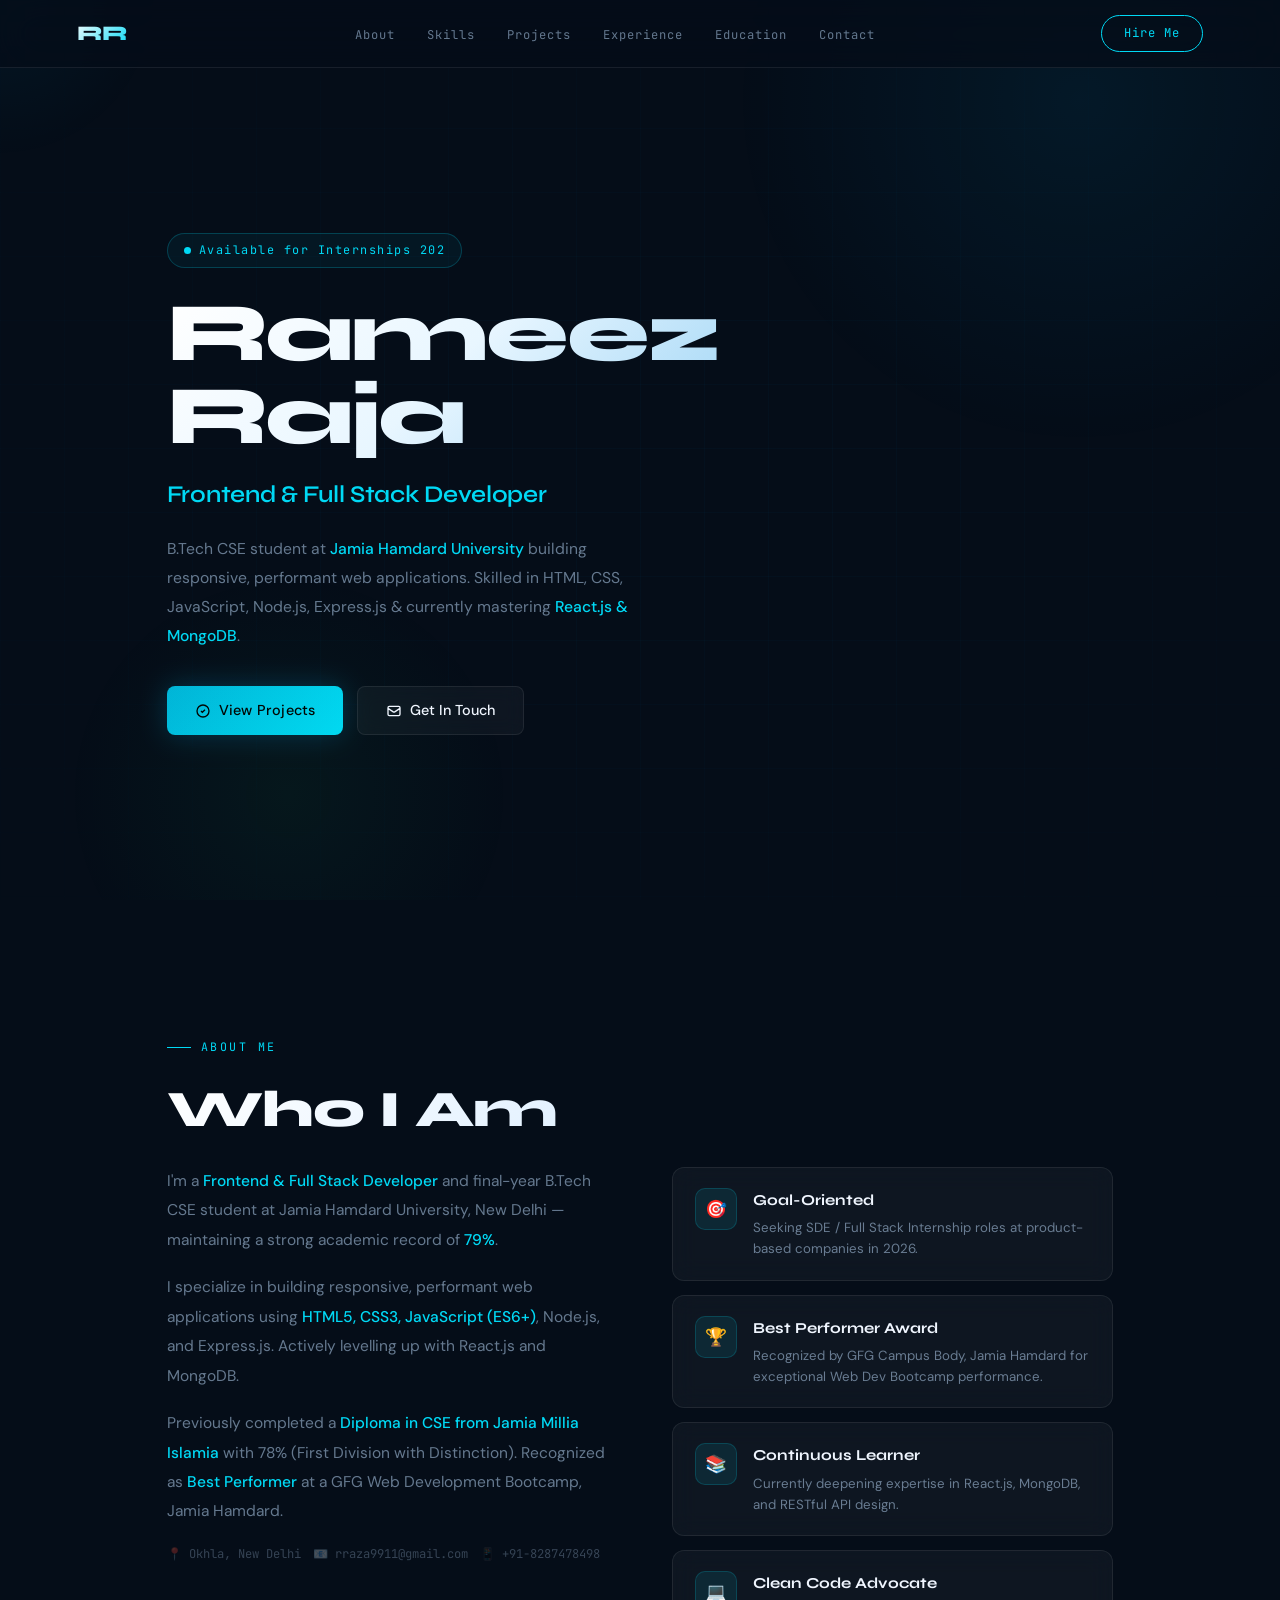
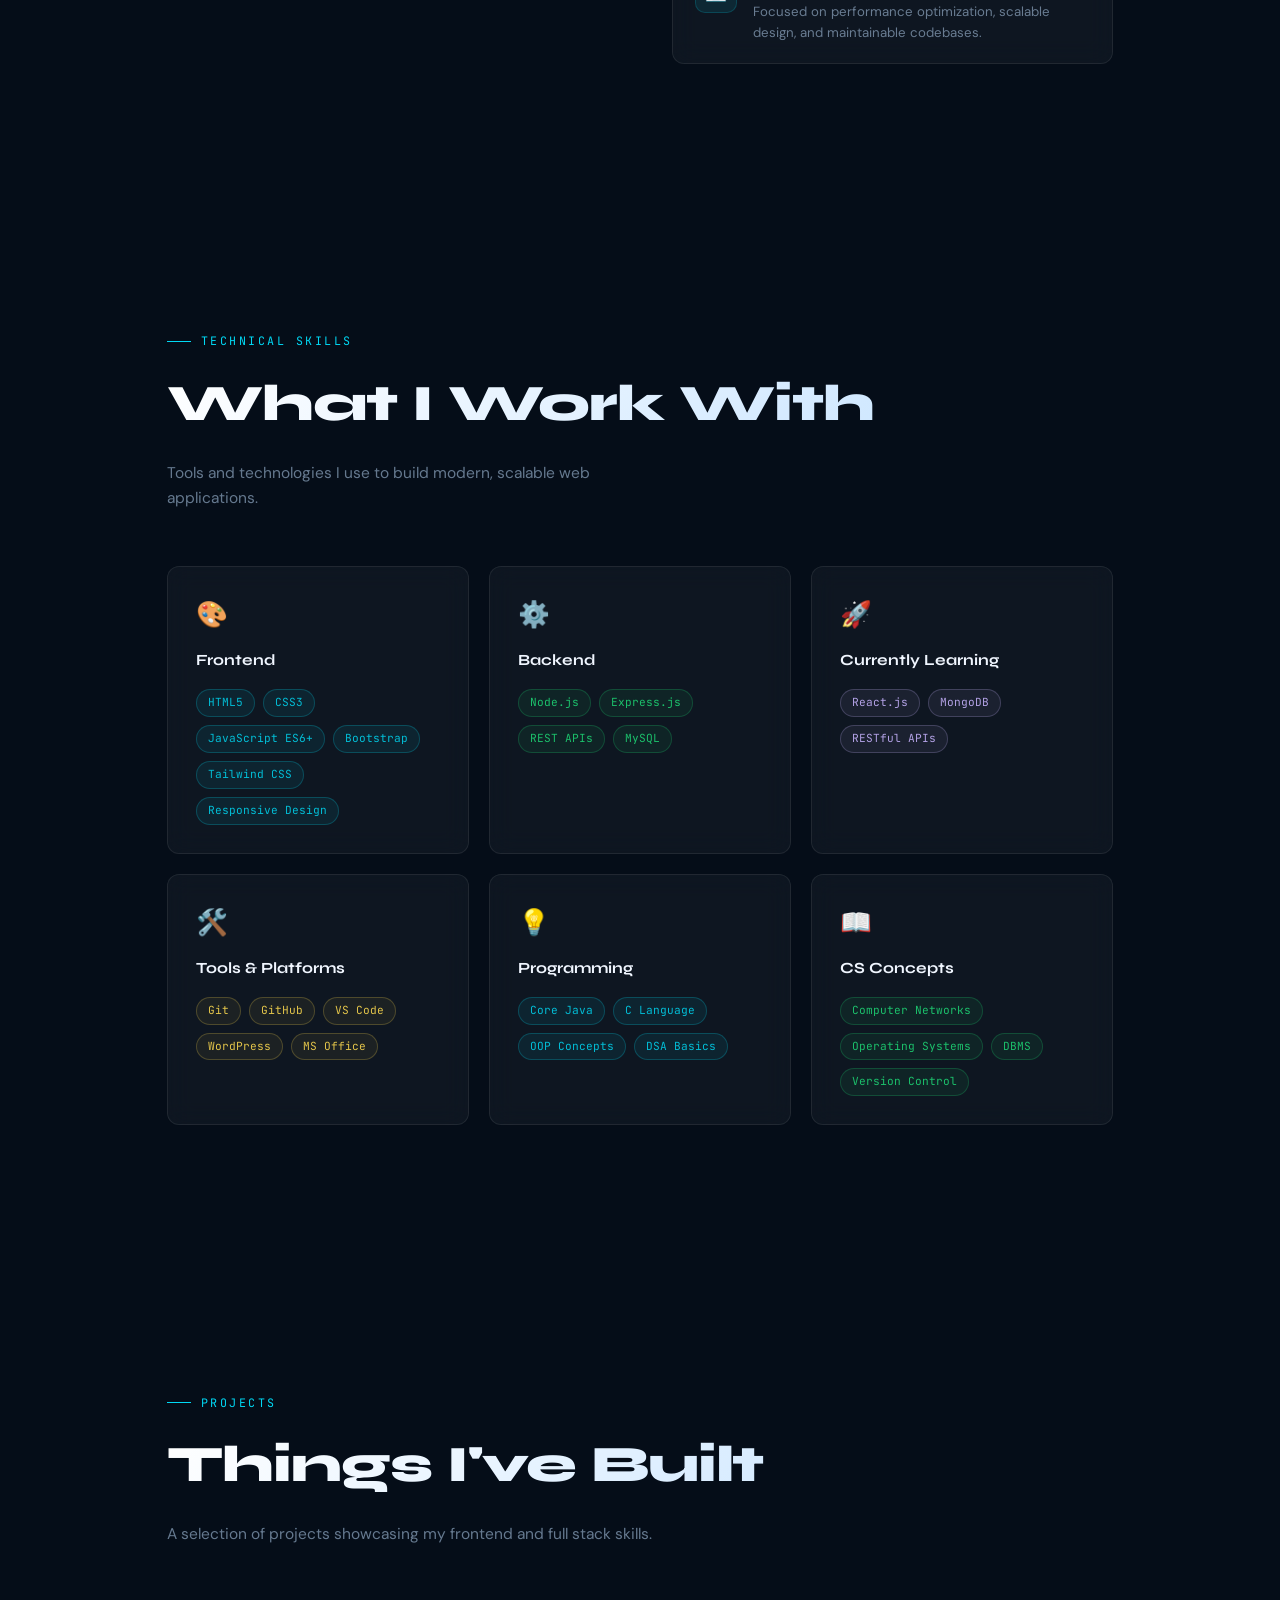
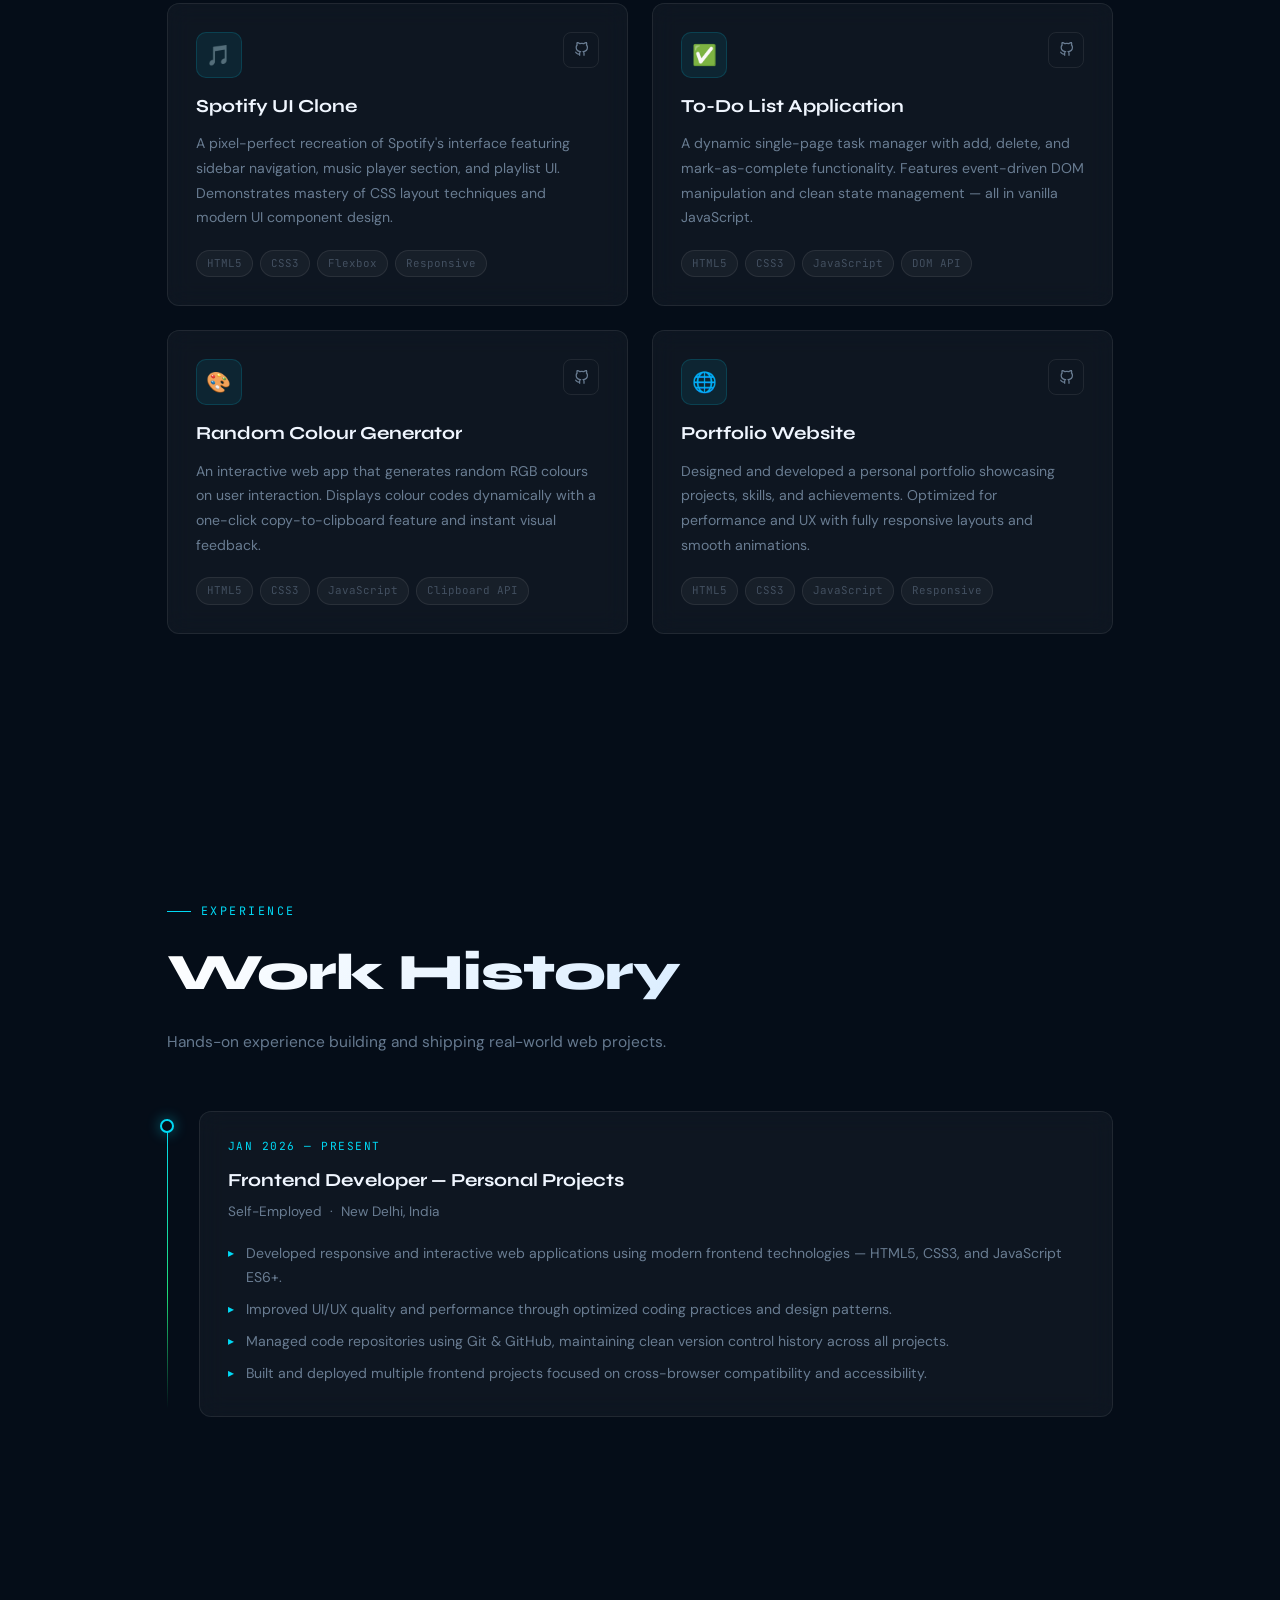
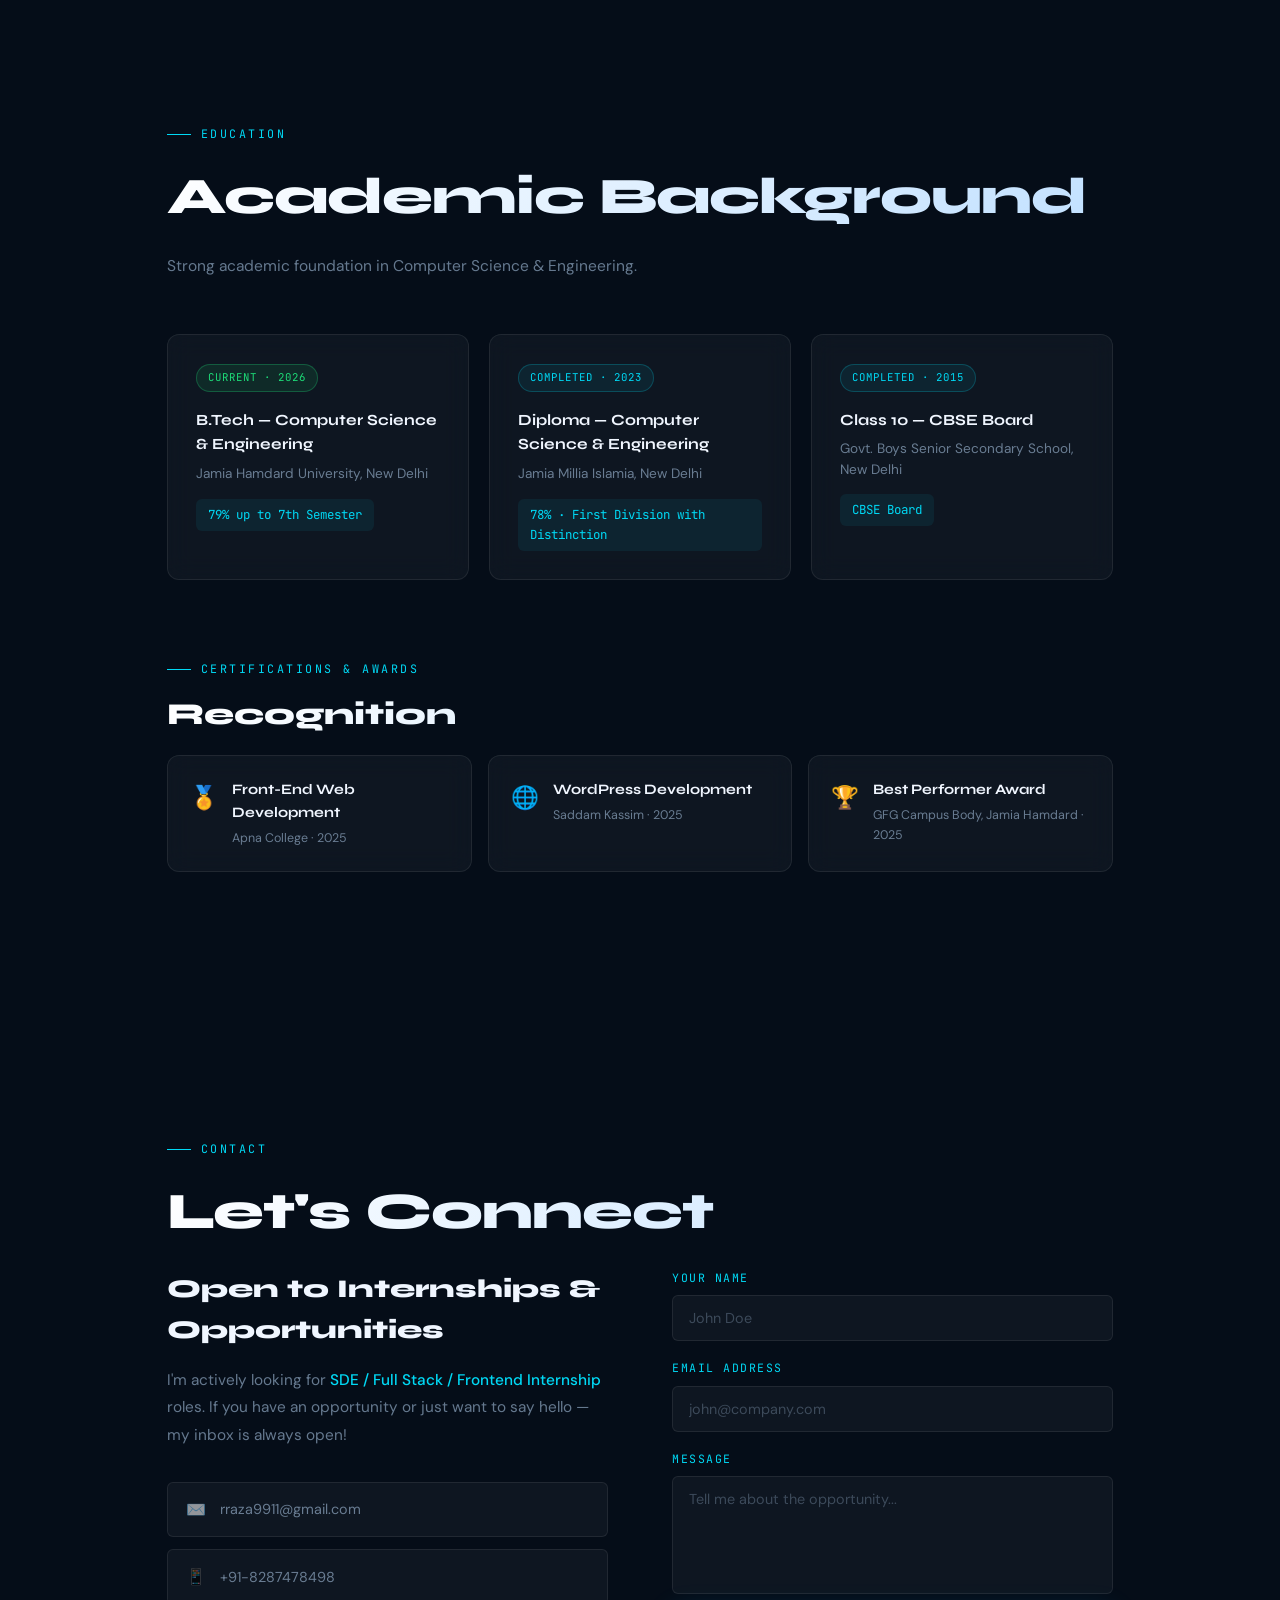
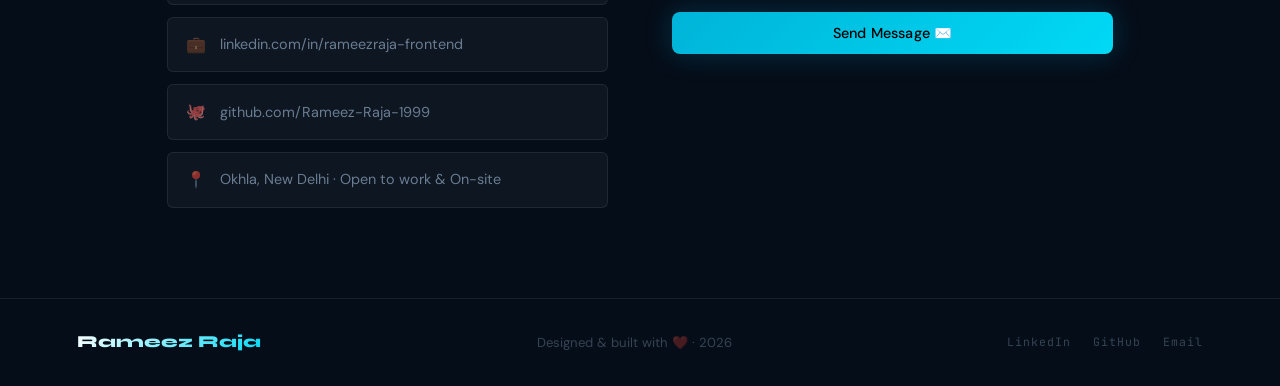
==== index.html @ d171e6dc "removing internal repository" ====
<!DOCTYPE html>
<html lang="en">
<head>
<meta charset="UTF-8"/>
<meta name="viewport" content="width=device-width, initial-scale=1.0"/>
<title>Rameez Raja — Frontend Developer</title>
<link rel="preconnect" href="https://fonts.googleapis.com"/>
<link rel="preconnect" href="https://fonts.gstatic.com" crossorigin/>
<link href="https://fonts.googleapis.com/css2?family=Syne:wght@400;600;700;800&family=DM+Sans:ital,opsz,wght@0,9..40,300;0,9..40,400;0,9..40,500;1,9..40,300&family=JetBrains+Mono:wght@300;400;500&display=swap" rel="stylesheet"/>
<link rel="stylesheet" href="style.css"/>
</head>
<body>

<div class="grid-bg"></div>
<div class="cursor-glow" id="cursorGlow"></div>

<!-- MOBILE MENU -->
<div class="mobile-menu" id="mobileMenu">
  <a href="#about"      onclick="closeMobile()">About</a>
  <a href="#skills"     onclick="closeMobile()">Skills</a>
  <a href="#projects"   onclick="closeMobile()">Projects</a>
  <a href="#experience" onclick="closeMobile()">Experience</a>
  <a href="#education"  onclick="closeMobile()">Education</a>
  <a href="#contact"    onclick="closeMobile()">Contact</a>
</div>

<!-- NAVBAR -->
<nav id="navbar">
  <a href="#" class="nav-logo">RR</a>
  <ul class="nav-links">
    <li><a href="#about">About</a></li>
    <li><a href="#skills">Skills</a></li>
    <li><a href="#projects">Projects</a></li>
    <li><a href="#experience">Experience</a></li>
    <li><a href="#education">Education</a></li>
    <li><a href="#contact">Contact</a></li>
  </ul>
  <a href="mailto:rraza9911@gmail.com" class="nav-cta">Hire Me</a>
  <div class="hamburger" id="hamburger" onclick="toggleMenu()">
    <span></span><span></span><span></span>
  </div>
</nav>

<!-- ═══ HERO ═══ -->
<section id="hero">
  <div class="hero-glow-1"></div>
  <div class="hero-glow-2"></div>
  <div class="container">
    <div class="hero-inner">

      <!-- LEFT: Text -->
      <div class="hero-content">
        <div class="hero-tag">
          <span class="hero-tag-dot"></span>
          Available for Internships 2026
        </div>
        <h1 class="hero-name">Rameez<br/>Raja</h1>
        <div class="hero-title">Frontend &amp; Full Stack Developer</div>
        <p class="hero-desc">
          B.Tech CSE student at <span class="hl">Jamia Hamdard University</span> building responsive,
          performant web applications. Skilled in HTML, CSS, JavaScript, Node.js, Express.js &amp;
          currently mastering <span class="hl">React.js &amp; MongoDB</span>.
        </p>
        <div class="hero-btns">
          <a href="#projects" class="btn-primary">
            <svg width="16" height="16" fill="none" stroke="currentColor" stroke-width="2" viewBox="0 0 24 24"><path d="M9 12l2 2 4-4m6 2a9 9 0 11-18 0 9 9 0 0118 0z"/></svg>
            View Projects
          </a>
          <a href="mailto:rraza9911@gmail.com" class="btn-outline">
            <svg width="16" height="16" fill="none" stroke="currentColor" stroke-width="2" viewBox="0 0 24 24"><path d="M3 8l7.89 5.26a2 2 0 002.22 0L21 8M5 19h14a2 2 0 002-2V7a2 2 0 00-2-2H5a2 2 0 00-2 2v10a2 2 0 002 2z"/></svg>
            Get In Touch
          </a>
        </div>
      </div>

      <!-- RIGHT: Code card -->
      <div class="hero-visual">
        <!-- <img src="./assest/WhatsApp Image 2025-07-15 at 9.05.21 PM.jpeg" alt="profile-pic" class="profile-pic"> -->
        <!-- <div class="code-card">
          <div class="code-card-header">
            <div class="dot-red"></div>
            <div class="dot-yellow"></div>
            <div class="dot-green-d"></div>
            <span class="code-file">developer.js</span>
          </div>
          <div class="code-body">
            <div class="code-line"><span class="c-ln">1</span><span class="c-kw">const</span> <span class="c-fn">developer</span> <span class="c-wh">=</span> <span class="c-wh">{</span></div>
            <div class="code-line"><span class="c-ln">2</span>&nbsp;&nbsp;<span class="c-cy">name</span><span class="c-wh">:</span> <span class="c-str">'Rameez Raja'</span><span class="c-wh">,</span></div>
            <div class="code-line"><span class="c-ln">3</span>&nbsp;&nbsp;<span class="c-cy">role</span><span class="c-wh">:</span> <span class="c-str">'Full Stack Dev'</span><span class="c-wh">,</span></div>
            <div class="code-line"><span class="c-ln">4</span>&nbsp;&nbsp;<span class="c-cy">stack</span><span class="c-wh">: [</span><span class="c-str">'HTML'</span><span class="c-wh">,</span> <span class="c-str">'CSS'</span><span class="c-wh">,</span></div>
            <div class="code-line"><span class="c-ln">5</span>&nbsp;&nbsp;&nbsp;&nbsp;&nbsp;&nbsp;&nbsp;&nbsp;&nbsp;&nbsp;<span class="c-str">'JS'</span><span class="c-wh">,</span> <span class="c-str">'Node'</span><span class="c-wh">,</span> <span class="c-str">'Express'</span><span class="c-wh">],</span></div>
            <div class="code-line"><span class="c-ln">6</span>&nbsp;&nbsp;<span class="c-cy">learning</span><span class="c-wh">: [</span><span class="c-str">'React.js'</span><span class="c-wh">,</span> <span class="c-str">'MongoDB'</span><span class="c-wh">],</span></div>
            <div class="code-line"><span class="c-ln">7</span>&nbsp;&nbsp;<span class="c-cy">cgpa</span><span class="c-wh">:</span> <span class="c-num">79</span><span class="c-wh">,</span></div>
            <div class="code-line"><span class="c-ln">8</span>&nbsp;&nbsp;<span class="c-cy">openTo</span><span class="c-wh">:</span> <span class="c-str">'Internships'</span><span class="c-wh">,</span></div>
            <div class="code-line"><span class="c-ln">9</span>&nbsp;&nbsp;<span class="c-fn">build</span><span class="c-wh">: () =&gt;</span> <span class="c-gr">'scalable apps'</span></div>
            <div class="code-line"><span class="c-ln">10</span><span class="c-wh">};</span></div>
            <div class="code-line"><span class="c-ln">11</span>&nbsp;</div>
            <div class="code-line"><span class="c-ln">12</span><span class="c-cm">// crafting clean UI ✨</span></div>
          </div>
        </div>
        <div class="hero-stats">
          <div class="stat-chip">
            <div class="stat-num">4+</div>
            <div class="stat-lbl">PROJECTS</div>
          </div>
          <div class="stat-chip">
            <div class="stat-num">79%</div>
            <div class="stat-lbl">CGPA</div>
          </div>
          <div class="stat-chip">
            <div class="stat-num">3</div>
            <div class="stat-lbl">CERTS</div>
          </div>
        </div>
      </div> -->








    </div>
  </div>
</section>

<!-- ═══ ABOUT ═══ -->
<section id="about">
  <div class="container">
    <div class="reveal">
      <div class="section-label">About Me</div>
      <h2 class="section-title">Who I Am</h2>
    </div>
    <div class="about-grid reveal">
      <div class="about-text">
        <p>
          I'm a <span class="hl">Frontend &amp; Full Stack Developer</span> and final-year B.Tech CSE
          student at Jamia Hamdard University, New Delhi — maintaining a strong academic record of
          <span class="hl">79%</span>.
        </p>
        <p>
          I specialize in building responsive, performant web applications using
          <span class="hl">HTML5, CSS3, JavaScript (ES6+)</span>, Node.js, and Express.js.
          Actively levelling up with React.js and MongoDB.
        </p>
        <p>
          Previously completed a <span class="hl">Diploma in CSE from Jamia Millia Islamia</span>
          with 78% (First Division with Distinction). Recognized as
          <span class="hl">Best Performer</span> at a GFG Web Development Bootcamp, Jamia Hamdard.
        </p>
        <div class="about-meta">
          <span>📍 Okhla, New Delhi</span>
          <span>📧 rraza9911@gmail.com</span>
          <span>📱 +91-8287478498</span>
        </div>
      </div>
      <div class="about-cards">
        <div class="about-card">
          <div class="about-card-icon">🎯</div>
          <div>
            <h4>Goal-Oriented</h4>
            <p>Seeking SDE / Full Stack Internship roles at product-based companies in 2026.</p>
          </div>
        </div>
        <div class="about-card">
          <div class="about-card-icon">🏆</div>
          <div>
            <h4>Best Performer Award</h4>
            <p>Recognized by GFG Campus Body, Jamia Hamdard for exceptional Web Dev Bootcamp performance.</p>
          </div>
        </div>
        <div class="about-card">
          <div class="about-card-icon">📚</div>
          <div>
            <h4>Continuous Learner</h4>
            <p>Currently deepening expertise in React.js, MongoDB, and RESTful API design.</p>
          </div>
        </div>
        <div class="about-card">
          <div class="about-card-icon">💻</div>
          <div>
            <h4>Clean Code Advocate</h4>
            <p>Focused on performance optimization, scalable design, and maintainable codebases.</p>
          </div>
        </div>
      </div>
    </div>
  </div>
</section>

<!-- ═══ SKILLS ═══ -->
<section id="skills">
  <div class="container">
    <div class="reveal">
      <div class="section-label">Technical Skills</div>
      <h2 class="section-title">What I Work With</h2>
      <p class="section-sub">Tools and technologies I use to build modern, scalable web applications.</p>
    </div>
    <div class="skills-grid reveal">
      <div class="skill-category">
        <div class="skill-cat-icon">🎨</div>
        <div class="skill-cat-title">Frontend</div>
        <div class="skill-tags">
          <span class="skill-tag cyan">HTML5</span>
          <span class="skill-tag cyan">CSS3</span>
          <span class="skill-tag cyan">JavaScript ES6+</span>
          <span class="skill-tag cyan">Bootstrap</span>
          <span class="skill-tag cyan">Tailwind CSS</span>
          <span class="skill-tag cyan">Responsive Design</span>
        </div>
      </div>
      <div class="skill-category">
        <div class="skill-cat-icon">⚙️</div>
        <div class="skill-cat-title">Backend</div>
        <div class="skill-tags">
          <span class="skill-tag green">Node.js</span>
          <span class="skill-tag green">Express.js</span>
          <span class="skill-tag green">REST APIs</span>
          <span class="skill-tag green">MySQL</span>
        </div>
      </div>
      <div class="skill-category">
        <div class="skill-cat-icon">🚀</div>
        <div class="skill-cat-title">Currently Learning</div>
        <div class="skill-tags">
          <span class="skill-tag purple">React.js</span>
          <span class="skill-tag purple">MongoDB</span>
          <span class="skill-tag purple">RESTful APIs</span>
        </div>
      </div>
      <div class="skill-category">
        <div class="skill-cat-icon">🛠️</div>
        <div class="skill-cat-title">Tools &amp; Platforms</div>
        <div class="skill-tags">
          <span class="skill-tag yellow">Git</span>
          <span class="skill-tag yellow">GitHub</span>
          <span class="skill-tag yellow">VS Code</span>
          <span class="skill-tag yellow">WordPress</span>
          <span class="skill-tag yellow">MS Office</span>
        </div>
      </div>
      <div class="skill-category">
        <div class="skill-cat-icon">💡</div>
        <div class="skill-cat-title">Programming</div>
        <div class="skill-tags">
          <span class="skill-tag cyan">Core Java</span>
          <span class="skill-tag cyan">C Language</span>
          <span class="skill-tag cyan">OOP Concepts</span>
          <span class="skill-tag cyan">DSA Basics</span>
        </div>
      </div>
      <div class="skill-category">
        <div class="skill-cat-icon">📖</div>
        <div class="skill-cat-title">CS Concepts</div>
        <div class="skill-tags">
          <span class="skill-tag green">Computer Networks</span>
          <span class="skill-tag green">Operating Systems</span>
          <span class="skill-tag green">DBMS</span>
          <span class="skill-tag green">Version Control</span>
        </div>
      </div>
    </div>
  </div>
</section>

<!-- ═══ PROJECTS ═══ -->
<section id="projects">
  <div class="container">
    <div class="reveal">
      <div class="section-label">Projects</div>
      <h2 class="section-title">Things I've Built</h2>
      <p class="section-sub">A selection of projects showcasing my frontend and full stack skills.</p>
    </div>
    <div class="projects-grid reveal">

      <div class="project-card">
        <div class="project-header">
          <div class="project-icon">🎵</div>
          <div class="project-links">
            <a href="https://github.com/Rameez-Raja-1999" target="_blank" class="project-link" title="GitHub">
              <svg width="15" height="15" fill="none" stroke="currentColor" stroke-width="2" viewBox="0 0 24 24"><path d="M9 19c-5 1.5-5-2.5-7-3m14 6v-3.87a3.37 3.37 0 00-.94-2.61c3.14-.35 6.44-1.54 6.44-7A5.44 5.44 0 0020 4.77 5.07 5.07 0 0019.91 1S18.73.65 16 2.48a13.38 13.38 0 00-7 0C6.27.65 5.09 1 5.09 1A5.07 5.07 0 005 4.77a5.44 5.44 0 00-1.5 3.78c0 5.42 3.3 6.61 6.44 7A3.37 3.37 0 009 18.13V22"/></svg>
            </a>
          </div>
        </div>
        <div class="project-title">Spotify UI Clone</div>
        <div class="project-desc">A pixel-perfect recreation of Spotify's interface featuring sidebar navigation, music player section, and playlist UI. Demonstrates mastery of CSS layout techniques and modern UI component design.</div>
        <div class="project-tech">
          <span class="tech-badge">HTML5</span>
          <span class="tech-badge">CSS3</span>
          <span class="tech-badge">Flexbox</span>
          <span class="tech-badge">Responsive</span>
        </div>
      </div>

      <div class="project-card">
        <div class="project-header">
          <div class="project-icon">✅</div>
          <div class="project-links">
            <a href="https://github.com/Rameez-Raja-1999" target="_blank" class="project-link" title="GitHub">
              <svg width="15" height="15" fill="none" stroke="currentColor" stroke-width="2" viewBox="0 0 24 24"><path d="M9 19c-5 1.5-5-2.5-7-3m14 6v-3.87a3.37 3.37 0 00-.94-2.61c3.14-.35 6.44-1.54 6.44-7A5.44 5.44 0 0020 4.77 5.07 5.07 0 0019.91 1S18.73.65 16 2.48a13.38 13.38 0 00-7 0C6.27.65 5.09 1 5.09 1A5.07 5.07 0 005 4.77a5.44 5.44 0 00-1.5 3.78c0 5.42 3.3 6.61 6.44 7A3.37 3.37 0 009 18.13V22"/></svg>
            </a>
          </div>
        </div>
        <div class="project-title">To-Do List Application</div>
        <div class="project-desc">A dynamic single-page task manager with add, delete, and mark-as-complete functionality. Features event-driven DOM manipulation and clean state management — all in vanilla JavaScript.</div>
        <div class="project-tech">
          <span class="tech-badge">HTML5</span>
          <span class="tech-badge">CSS3</span>
          <span class="tech-badge">JavaScript</span>
          <span class="tech-badge">DOM API</span>
        </div>
      </div>

      <div class="project-card">
        <div class="project-header">
          <div class="project-icon">🎨</div>
          <div class="project-links">
            <a href="https://github.com/Rameez-Raja-1999" target="_blank" class="project-link" title="GitHub">
              <svg width="15" height="15" fill="none" stroke="currentColor" stroke-width="2" viewBox="0 0 24 24"><path d="M9 19c-5 1.5-5-2.5-7-3m14 6v-3.87a3.37 3.37 0 00-.94-2.61c3.14-.35 6.44-1.54 6.44-7A5.44 5.44 0 0020 4.77 5.07 5.07 0 0019.91 1S18.73.65 16 2.48a13.38 13.38 0 00-7 0C6.27.65 5.09 1 5.09 1A5.07 5.07 0 005 4.77a5.44 5.44 0 00-1.5 3.78c0 5.42 3.3 6.61 6.44 7A3.37 3.37 0 009 18.13V22"/></svg>
            </a>
          </div>
        </div>
        <div class="project-title">Random Colour Generator</div>
        <div class="project-desc">An interactive web app that generates random RGB colours on user interaction. Displays colour codes dynamically with a one-click copy-to-clipboard feature and instant visual feedback.</div>
        <div class="project-tech">
          <span class="tech-badge">HTML5</span>
          <span class="tech-badge">CSS3</span>
          <span class="tech-badge">JavaScript</span>
          <span class="tech-badge">Clipboard API</span>
        </div>
      </div>

      <div class="project-card">
        <div class="project-header">
          <div class="project-icon">🌐</div>
          <div class="project-links">
            <a href="https://github.com/Rameez-Raja-1999" target="_blank" class="project-link" title="GitHub">
              <svg width="15" height="15" fill="none" stroke="currentColor" stroke-width="2" viewBox="0 0 24 24"><path d="M9 19c-5 1.5-5-2.5-7-3m14 6v-3.87a3.37 3.37 0 00-.94-2.61c3.14-.35 6.44-1.54 6.44-7A5.44 5.44 0 0020 4.77 5.07 5.07 0 0019.91 1S18.73.65 16 2.48a13.38 13.38 0 00-7 0C6.27.65 5.09 1 5.09 1A5.07 5.07 0 005 4.77a5.44 5.44 0 00-1.5 3.78c0 5.42 3.3 6.61 6.44 7A3.37 3.37 0 009 18.13V22"/></svg>
            </a>
          </div>
        </div>
        <div class="project-title">Portfolio Website</div>
        <div class="project-desc">Designed and developed a personal portfolio showcasing projects, skills, and achievements. Optimized for performance and UX with fully responsive layouts and smooth animations.</div>
        <div class="project-tech">
          <span class="tech-badge">HTML5</span>
          <span class="tech-badge">CSS3</span>
          <span class="tech-badge">JavaScript</span>
          <span class="tech-badge">Responsive</span>
        </div>
      </div>

    </div>
  </div>
</section>

<!-- ═══ EXPERIENCE ═══ -->
<section id="experience">
  <div class="container">
    <div class="reveal">
      <div class="section-label">Experience</div>
      <h2 class="section-title">Work History</h2>
      <p class="section-sub">Hands-on experience building and shipping real-world web projects.</p>
    </div>
    <div class="timeline reveal">
      <div class="timeline-item">
        <div class="timeline-dot"></div>
        <div class="timeline-card">
          <div class="timeline-date">JAN 2026 — PRESENT</div>
          <div class="timeline-role">Frontend Developer — Personal Projects</div>
          <div class="timeline-org">Self-Employed &nbsp;·&nbsp; New Delhi, India</div>
          <ul class="timeline-points">
            <li>Developed responsive and interactive web applications using modern frontend technologies — HTML5, CSS3, and JavaScript ES6+.</li>
            <li>Improved UI/UX quality and performance through optimized coding practices and design patterns.</li>
            <li>Managed code repositories using Git &amp; GitHub, maintaining clean version control history across all projects.</li>
            <li>Built and deployed multiple frontend projects focused on cross-browser compatibility and accessibility.</li>
          </ul>
        </div>
      </div>
    </div>
  </div>
</section>

<!-- ═══ EDUCATION ═══ -->
<section id="education">
  <div class="container">
    <div class="reveal">
      <div class="section-label">Education</div>
      <h2 class="section-title">Academic Background</h2>
      <p class="section-sub">Strong academic foundation in Computer Science &amp; Engineering.</p>
    </div>
    <div class="edu-grid reveal">
      <div class="edu-card">
        <div class="edu-badge current">CURRENT · 2026</div>
        <div class="edu-degree">B.Tech — Computer Science &amp; Engineering</div>
        <div class="edu-school">Jamia Hamdard University, New Delhi</div>
        <div class="edu-score">79% up to 7th Semester</div>
      </div>
      <div class="edu-card">
        <div class="edu-badge completed">COMPLETED · 2023</div>
        <div class="edu-degree">Diploma — Computer Science &amp; Engineering</div>
        <div class="edu-school">Jamia Millia Islamia, New Delhi</div>
        <div class="edu-score">78% · First Division with Distinction</div>
      </div>
      <div class="edu-card">
        <div class="edu-badge completed">COMPLETED · 2015</div>
        <div class="edu-degree">Class 10 — CBSE Board</div>
        <div class="edu-school">Govt. Boys Senior Secondary School, New Delhi</div>
        <div class="edu-score">CBSE Board</div>
      </div>
    </div>

    <!-- CERTIFICATIONS -->
    <div class="reveal" style="margin-top:72px">
      <div class="section-label">Certifications &amp; Awards</div>
      <h3 class="cert-heading">Recognition</h3>
    </div>
    <div class="cert-list reveal">
      <div class="cert-card">
        <div class="cert-icon">🏅</div>
        <div>
          <div class="cert-name">Front-End Web Development</div>
          <div class="cert-by">Apna College · 2025</div>
        </div>
      </div>
      <div class="cert-card">
        <div class="cert-icon">🌐</div>
        <div>
          <div class="cert-name">WordPress Development</div>
          <div class="cert-by">Saddam Kassim · 2025</div>
        </div>
      </div>
      <div class="cert-card">
        <div class="cert-icon">🏆</div>
        <div>
          <div class="cert-name">Best Performer Award</div>
          <div class="cert-by">GFG Campus Body, Jamia Hamdard · 2025</div>
        </div>
      </div>
    </div>
  </div>
</section>

<!-- ═══ CONTACT ═══ -->
<section id="contact">
  <div class="container">
    <div class="reveal">
      <div class="section-label">Contact</div>
      <h2 class="section-title">Let's Connect</h2>
    </div>
    <div class="contact-inner reveal">
      <div class="contact-info">
        <h3>Open to Internships &amp; Opportunities</h3>
        <p>I'm actively looking for <strong class="hl">SDE / Full Stack / Frontend Internship</strong> roles. If you have an opportunity or just want to say hello — my inbox is always open!</p>
        <div class="contact-links">
          <a href="mailto:rraza9911@gmail.com" class="contact-link">
            <span class="contact-link-icon">✉️</span> rraza9911@gmail.com
          </a>
          <a href="tel:+918287478498" class="contact-link">
            <span class="contact-link-icon">📱</span> +91-8287478498
          </a>
          <a href="https://www.linkedin.com/in/rameez-raja-full-stack-developer" target="_blank" class="contact-link">
            <span class="contact-link-icon">💼</span> linkedin.com/in/rameezraja-frontend
          </a>
          <a href="https://github.com/Rameez-Raja-1999" target="_blank" class="contact-link">
            <span class="contact-link-icon">🐙</span> github.com/Rameez-Raja-1999
          </a>
          <a href="#" class="contact-link">
            <span class="contact-link-icon">📍</span> Okhla, New Delhi · Open to work  &amp; On-site
          </a>
        </div>
      </div>
      <form class="contact-form" onsubmit="handleSubmit(event)">
        <div class="form-group">
          <label>YOUR NAME</label>
          <input type="text" placeholder="John Doe" required/>
        </div>
        <div class="form-group">
          <label>EMAIL ADDRESS</label>
          <input type="email" placeholder="john@company.com" required/>
        </div>
        <div class="form-group">
          <label>MESSAGE</label>
          <textarea rows="5" placeholder="Tell me about the opportunity..." required></textarea>
        </div>
        <button type="submit" class="btn-primary btn-submit">
          Send Message ✉️
        </button>
      </form>
    </div>
  </div>
</section>

<!-- FOOTER -->
<footer>
  <span class="footer-logo">Rameez Raja</span>
  <span class="footer-copy">Designed &amp; built with ❤️ · 2026</span>
  <div class="footer-links">
    <a href="https://www.linkedin.com/in/rameez-raja-full-stack-developer" target="_blank">LinkedIn</a>
    <a href="https://github.com/Rameez-Raja-1999" target="_blank">GitHub</a>
    <a href="mailto:rraza9911@gmail.com">Email</a>
  </div>
</footer>

<script src="script.js"></script>
</body>
</html>
---- style.css ----
/* ─────────────────────────────────────────
   RAMEEZ RAJA — PORTFOLIO STYLESHEET
   Dark + Glassmorphism · Fully Responsive
───────────────────────────────────────── */

/* ── RESET & TOKENS ── */
*, *::before, *::after { margin:0; padding:0; box-sizing:border-box; }

:root {
  --bg:        #050d18;
  --bg2:       #080f1e;
  --bg3:       #0c1628;
  --surface:   rgba(255,255,255,0.04);
  --surface2:  rgba(255,255,255,0.07);
  --border:    rgba(0,200,255,0.14);
  --border2:   rgba(255,255,255,0.08);
  --cyan:      #00d9f5;
  --cyan2:     #00b4d8;
  --green:     #1edc78;
  --white:     #f0f6ff;
  --muted:     rgba(180,210,240,0.55);
  --muted2:    rgba(180,210,240,0.28);
  --fd:        'Syne', sans-serif;
  --fb:        'DM Sans', sans-serif;
  --fm:        'JetBrains Mono', monospace;
  --r:         12px;
  --r-sm:      6px;
  --ease:      0.3s cubic-bezier(0.4,0,0.2,1);
}

html { scroll-behavior:smooth; }

body {
  font-family: var(--fb);
  background: var(--bg);
  color: var(--white);
  overflow-x: hidden;
  line-height: 1.6;
}

::selection { background:rgba(0,217,245,0.22); color:#fff; }

/* SCROLLBAR */
::-webkit-scrollbar { width:4px; }
::-webkit-scrollbar-track { background:var(--bg); }
::-webkit-scrollbar-thumb { background:var(--cyan2); border-radius:4px; }

/* GRID BG */
.grid-bg {
  position:fixed; inset:0; z-index:0; pointer-events:none;
  background-image:
    linear-gradient(rgba(0,180,255,0.028) 1px, transparent 1px),
    linear-gradient(90deg, rgba(0,180,255,0.028) 1px, transparent 1px);
  background-size:64px 64px;
  mask-image: radial-gradient(ellipse 80% 80% at 50% 50%, black 20%, transparent 100%);
}

/* CURSOR GLOW */
.cursor-glow {
  position:fixed; width:320px; height:320px; border-radius:50%;
  pointer-events:none; z-index:1; transform:translate(-50%,-50%);
  background:radial-gradient(circle, rgba(0,200,255,0.055) 0%, transparent 70%);
  transition:left .08s ease, top .08s ease;
}

/* ── NAVBAR ── */
nav {
  position:fixed; top:0; left:0; right:0; z-index:1000;
  height:68px; padding:0 6%;
  display:flex; align-items:center; justify-content:space-between;
  background:rgba(5,13,24,0.75);
  backdrop-filter:blur(22px);
  -webkit-backdrop-filter:blur(22px);
  border-bottom:1px solid var(--border2);
  transition:var(--ease);
}
nav.scrolled { background:rgba(5,13,24,0.96); }

.nav-logo {
  font-family:var(--fd); font-size:1.3rem; font-weight:800;
  background:linear-gradient(135deg,#fff 0%,var(--cyan) 100%);
  -webkit-background-clip:text; -webkit-text-fill-color:transparent;
  background-clip:text; text-decoration:none; letter-spacing:-0.5px;
}

.nav-links { display:flex; gap:2rem; list-style:none; }
.nav-links a {
  font-family:var(--fm); font-size:0.76rem; color:var(--muted);
  text-decoration:none; letter-spacing:1px;
  position:relative; padding-bottom:3px; transition:color var(--ease);
}
.nav-links a::after {
  content:''; position:absolute; bottom:0; left:0;
  width:0; height:1px; background:var(--cyan); transition:width var(--ease);
}
.nav-links a:hover,
.nav-links a.active { color:var(--cyan); }
.nav-links a:hover::after,
.nav-links a.active::after { width:100%; }

.nav-cta {
  font-family:var(--fm); font-size:0.76rem; padding:8px 22px;
  border:1px solid var(--cyan); border-radius:24px;
  color:var(--cyan); text-decoration:none; letter-spacing:1px;
  transition:var(--ease);
}
.nav-cta:hover { background:rgba(0,217,245,0.1); box-shadow:0 0 20px rgba(0,217,245,0.15); }

.hamburger { display:none; flex-direction:column; gap:5px; cursor:pointer; padding:6px; }
.hamburger span {
  display:block; width:22px; height:1.5px;
  background:var(--muted); border-radius:2px; transition:var(--ease);
}
.hamburger.open span:nth-child(1) { transform:translateY(6.5px) rotate(45deg); }
.hamburger.open span:nth-child(2) { opacity:0; }
.hamburger.open span:nth-child(3) { transform:translateY(-6.5px) rotate(-45deg); }

/* MOBILE MENU */
.mobile-menu {
  display:none; flex-direction:column;
  position:fixed; top:68px; left:0; right:0; z-index:999;
  background:rgba(5,13,24,0.97);
  backdrop-filter:blur(24px);
  padding:24px 6% 32px; gap:0;
  border-bottom:1px solid var(--border2);
  transform:translateY(-8px); opacity:0;
  transition:opacity .25s ease, transform .25s ease;
}
.mobile-menu.open { display:flex; opacity:1; transform:translateY(0); }
.mobile-menu a {
  color:var(--muted); text-decoration:none;
  font-family:var(--fm); font-size:0.9rem; letter-spacing:1px;
  padding:14px 0; border-bottom:1px solid var(--border2);
  transition:color var(--ease);
}
.mobile-menu a:last-child { border-bottom:none; }
.mobile-menu a:hover { color:var(--cyan); }

/* ── SECTIONS ── */
section { position:relative; z-index:2; }
.container { max-width:1100px; margin:0 auto; padding:0 6%; }

/* ── HERO ── */
#hero {
  min-height:100vh; display:flex; align-items:center;
  padding-top:68px; overflow:hidden; position:relative;
}
.hero-glow-1 {
  position:absolute; width:700px; height:700px; border-radius:50%; pointer-events:none;
  background:radial-gradient(circle,rgba(0,180,255,0.07) 0%,transparent 70%);
  top:-250px; right:-150px;
}
.hero-glow-2 {
  position:absolute; width:450px; height:450px; border-radius:50%; pointer-events:none;
  background:radial-gradient(circle,rgba(30,220,120,0.05) 0%,transparent 70%);
  bottom:-120px; left:5%;
}
.hero-inner {
  display:grid; grid-template-columns:1fr 1fr;
  gap:64px; align-items:center; width:100%;
  padding:60px 0;
}

/* Hero tag */
.hero-tag {
  display:inline-flex; align-items:center; gap:8px;
  font-family:var(--fm); font-size:0.74rem; color:var(--cyan);
  letter-spacing:1.5px; margin-bottom:24px;
  padding:7px 16px; border:1px solid rgba(0,217,245,0.22);
  border-radius:24px; background:rgba(0,217,245,0.05);
}
.hero-tag-dot {
  width:7px; height:7px; border-radius:50%; background:var(--cyan);
  animation:pulse 2s ease-in-out infinite;
}
@keyframes pulse {
  0%,100% { opacity:1; transform:scale(1); }
  50% { opacity:0.4; transform:scale(0.75); }
}

.hero-name {
  font-family:var(--fd);
  font-size:clamp(3.2rem,6.5vw,5.8rem);
  font-weight:800; line-height:1; letter-spacing:-2.5px; margin-bottom:18px;
  background:linear-gradient(135deg,#fff 0%,#e8f6ff 50%,#9dd4f5 100%);
  -webkit-background-clip:text; -webkit-text-fill-color:transparent; background-clip:text;
}
.hero-title {
  font-family:var(--fd); font-size:clamp(1rem,2.2vw,1.5rem);
  font-weight:600; color:var(--cyan); margin-bottom:20px; letter-spacing:-0.3px;
}
.hero-desc {
  font-size:0.98rem; color:var(--muted); line-height:1.85;
  max-width:500px; margin-bottom:36px;
}
.hl { color:var(--cyan); font-weight:500; }

.hero-btns { display:flex; gap:14px; flex-wrap:wrap; }

/* Buttons */
.btn-primary {
  display:inline-flex; align-items:center; gap:8px;
  padding:12px 28px; border-radius:8px; font-size:0.9rem; font-weight:500;
  background:linear-gradient(135deg,var(--cyan2),var(--cyan));
  color:#000; text-decoration:none; border:none; cursor:pointer;
  transition:var(--ease); letter-spacing:0.2px;
  box-shadow:0 0 28px rgba(0,180,255,0.22);
}
.btn-primary:hover { transform:translateY(-2px); box-shadow:0 8px 32px rgba(0,180,255,0.35); }
.btn-outline {
  display:inline-flex; align-items:center; gap:8px;
  padding:12px 28px; border-radius:8px; font-size:0.9rem; font-weight:500;
  border:1px solid var(--border2); color:var(--white); text-decoration:none;
  background:var(--surface); backdrop-filter:blur(10px); transition:var(--ease);
}
.btn-outline:hover { border-color:var(--cyan); color:var(--cyan); background:rgba(0,217,245,0.05); }
.btn-submit { width:100%; justify-content:center; font-family:var(--fb); }

/* Code card */
.code-card {
  background:rgba(8,15,30,0.92); border:1px solid var(--border);
  border-radius:var(--r); padding:24px;
  backdrop-filter:blur(20px); position:relative; overflow:hidden;
  box-shadow:0 24px 64px rgba(0,0,0,0.5), inset 0 1px 0 rgba(255,255,255,0.04);
}
.code-card::before {
  content:''; position:absolute; top:0; left:0; right:0; height:1px;
  background:linear-gradient(90deg,transparent,var(--cyan),transparent);
}
.code-card-header {
  display:flex; align-items:center; gap:7px;
  margin-bottom:20px; padding-bottom:16px; border-bottom:1px solid var(--border2);
}
.dot-red    { width:11px; height:11px; border-radius:50%; background:#ff5f57; }
.dot-yellow { width:11px; height:11px; border-radius:50%; background:#febc2e; }
.dot-green-d{ width:11px; height:11px; border-radius:50%; background:#28c840; }
.code-file  { font-family:var(--fm); font-size:0.72rem; color:var(--muted2); margin-left:auto; }

.code-body { font-family:var(--fm); font-size:0.8rem; line-height:1.9; }
.code-line  { display:flex; }
.c-ln  { color:rgba(180,210,240,0.2); margin-right:16px; font-size:0.7rem; user-select:none; min-width:18px; }
.c-kw  { color:#c792ea; }
.c-fn  { color:#82aaff; }
.c-str { color:#c3e88d; }
.c-num { color:#f78c6c; }
.c-cm  { color:rgba(180,210,240,0.32); font-style:italic; }
.c-cy  { color:var(--cyan); }
.c-gr  { color:var(--green); }
.c-wh  { color:var(--white); }

.hero-stats { display:grid; grid-template-columns:repeat(3,1fr); gap:12px; margin-top:14px; }
.stat-chip {
  padding:14px 8px; text-align:center;
  background:var(--surface); border:1px solid var(--border2); border-radius:10px;
  backdrop-filter:blur(10px); transition:var(--ease);
}
.stat-chip:hover { border-color:var(--border); background:var(--surface2); }
.stat-num { font-family:var(--fd); font-size:1.5rem; font-weight:700; color:var(--cyan); }
.stat-lbl { font-size:0.68rem; color:var(--muted2); letter-spacing:1.5px; margin-top:3px; }

/* ── SECTION SHARED ── */
.section-label {
  display:inline-flex; align-items:center; gap:10px;
  font-family:var(--fm); font-size:0.73rem; color:var(--cyan);
  letter-spacing:2.5px; text-transform:uppercase; margin-bottom:12px;
}
.section-label::before { content:''; width:24px; height:1px; background:var(--cyan); }
.section-title {
  font-family:var(--fd);
  font-size:clamp(2rem,4vw,3.2rem);
  font-weight:800; letter-spacing:-1px; margin-bottom:16px;
  background:linear-gradient(135deg,#fff 0%,#c0e0ff 100%);
  -webkit-background-clip:text; -webkit-text-fill-color:transparent; background-clip:text;
}
.section-sub { color:var(--muted); font-size:0.97rem; max-width:500px; margin-bottom:56px; }

/* ── ABOUT ── */
#about { padding:130px 0; }
.about-grid { display:grid; grid-template-columns:1fr 1fr; gap:64px; align-items:start; }
.about-text p { color:var(--muted); line-height:1.9; margin-bottom:18px; font-size:0.97rem; }
.about-meta {
  display:flex; flex-wrap:wrap; gap:12px; margin-top:8px;
  font-family:var(--fm); font-size:0.76rem; color:var(--muted2);
}
.about-cards { display:flex; flex-direction:column; gap:14px; }
.about-card {
  padding:20px 22px; background:var(--surface);
  border:1px solid var(--border2); border-radius:var(--r);
  display:flex; align-items:flex-start; gap:16px; transition:var(--ease);
  backdrop-filter:blur(12px);
}
.about-card:hover { border-color:var(--border); background:var(--surface2); transform:translateX(4px); }
.about-card-icon {
  width:42px; height:42px; border-radius:10px; flex-shrink:0;
  display:flex; align-items:center; justify-content:center;
  background:rgba(0,217,245,0.09); border:1px solid rgba(0,217,245,0.18); font-size:1.1rem;
}
.about-card h4 { font-family:var(--fd); font-size:0.95rem; font-weight:700; margin-bottom:5px; }
.about-card p  { font-size:0.83rem; color:var(--muted); margin:0; line-height:1.6; }

/* ── SKILLS ── */
#skills { padding:130px 0; }
.skills-grid { display:grid; grid-template-columns:repeat(3,1fr); gap:20px; }
.skill-category {
  padding:28px; background:var(--surface);
  border:1px solid var(--border2); border-radius:var(--r);
  transition:var(--ease); backdrop-filter:blur(12px);
  position:relative; overflow:hidden;
}
.skill-category::before {
  content:''; position:absolute; top:0; left:0; right:0; height:2px;
  background:linear-gradient(90deg,var(--cyan),var(--green));
  transform:scaleX(0); transform-origin:left; transition:var(--ease);
}
.skill-category:hover { border-color:var(--border); background:var(--surface2); }
.skill-category:hover::before { transform:scaleX(1); }
.skill-cat-icon  { font-size:1.6rem; margin-bottom:12px; }
.skill-cat-title { font-family:var(--fd); font-size:0.97rem; font-weight:700; margin-bottom:16px; }
.skill-tags      { display:flex; flex-wrap:wrap; gap:8px; }
.skill-tag {
  font-family:var(--fm); font-size:0.7rem; padding:4px 11px;
  border-radius:20px; border:1px solid; transition:var(--ease); cursor:default;
}
.skill-tag:hover { transform:translateY(-2px); }
.skill-tag.cyan   { color:rgba(0,217,245,0.85);    border-color:rgba(0,217,245,0.22);    background:rgba(0,217,245,0.07); }
.skill-tag.green  { color:rgba(30,220,120,0.85);   border-color:rgba(30,220,120,0.22);   background:rgba(30,220,120,0.07); }
.skill-tag.purple { color:rgba(200,180,255,0.88);  border-color:rgba(200,180,255,0.22);  background:rgba(200,180,255,0.07); }
.skill-tag.yellow { color:rgba(255,220,80,0.88);   border-color:rgba(255,220,80,0.22);   background:rgba(255,220,80,0.06); }

/* ── PROJECTS ── */
#projects { padding:130px 0; }
.projects-grid { display:grid; grid-template-columns:repeat(2,1fr); gap:24px; }
.project-card {
  background:var(--surface); border:1px solid var(--border2); border-radius:var(--r);
  padding:28px; transition:var(--ease); backdrop-filter:blur(12px);
  display:flex; flex-direction:column; position:relative; overflow:hidden;
}
.project-card::after {
  content:''; position:absolute; inset:0; border-radius:var(--r);
  background:linear-gradient(135deg,rgba(0,217,245,0.03),transparent);
  opacity:0; transition:var(--ease);
}
.project-card:hover {
  border-color:rgba(0,217,245,0.28); transform:translateY(-5px);
  box-shadow:0 24px 56px rgba(0,0,0,0.4), 0 0 0 1px rgba(0,217,245,0.1);
}
.project-card:hover::after { opacity:1; }
.project-header {
  display:flex; align-items:flex-start; justify-content:space-between; margin-bottom:14px;
}
.project-icon {
  width:46px; height:46px; border-radius:10px;
  display:flex; align-items:center; justify-content:center; font-size:1.25rem;
  background:rgba(0,217,245,0.08); border:1px solid rgba(0,217,245,0.16);
}
.project-links { display:flex; gap:10px; }
.project-link {
  width:36px; height:36px; border-radius:8px;
  display:flex; align-items:center; justify-content:center;
  border:1px solid var(--border2); color:var(--muted);
  text-decoration:none; transition:var(--ease);
}
.project-link:hover { border-color:var(--cyan); color:var(--cyan); background:rgba(0,217,245,0.07); }
.project-title { font-family:var(--fd); font-size:1.15rem; font-weight:700; margin-bottom:10px; }
.project-desc  { font-size:0.88rem; color:var(--muted); line-height:1.75; margin-bottom:20px; flex:1; }
.project-tech  { display:flex; flex-wrap:wrap; gap:7px; margin-top:auto; }
.tech-badge {
  font-family:var(--fm); font-size:0.68rem; padding:4px 10px; border-radius:20px;
  background:rgba(255,255,255,0.04); border:1px solid var(--border2); color:var(--muted2);
  transition:var(--ease);
}
.project-card:hover .tech-badge { border-color:rgba(0,217,245,0.18); color:var(--muted); }

/* ── EXPERIENCE ── */
#experience { padding:130px 0; }
.timeline { position:relative; padding-left:32px; }
.timeline::before {
  content:''; position:absolute; left:0; top:8px; bottom:8px; width:1px;
  background:linear-gradient(180deg,var(--cyan) 0%,var(--green) 60%,transparent 100%);
}
.timeline-item { position:relative; margin-bottom:40px; }
.timeline-dot {
  position:absolute; left:-39px; top:8px;
  width:14px; height:14px; border-radius:50%;
  background:var(--bg); border:2px solid var(--cyan);
  box-shadow:0 0 14px rgba(0,217,245,0.45);
}
.timeline-card {
  padding:26px 28px; background:var(--surface);
  border:1px solid var(--border2); border-radius:var(--r);
  transition:var(--ease); backdrop-filter:blur(12px);
}
.timeline-card:hover { border-color:var(--border); background:var(--surface2); }
.timeline-date {
  font-family:var(--fm); font-size:0.7rem; color:var(--cyan); letter-spacing:1.5px; margin-bottom:10px;
}
.timeline-role { font-family:var(--fd); font-size:1.15rem; font-weight:700; margin-bottom:5px; }
.timeline-org  { font-size:0.85rem; color:var(--muted); margin-bottom:16px; }
.timeline-points { list-style:none; }
.timeline-points li {
  font-size:0.88rem; color:var(--muted); padding:4px 0 4px 18px; position:relative; line-height:1.7;
}
.timeline-points li::before {
  content:'▸'; position:absolute; left:0; color:var(--cyan); font-size:0.72rem; top:6px;
}

/* ── EDUCATION ── */
#education { padding:130px 0; }
.edu-grid { display:grid; grid-template-columns:repeat(3,1fr); gap:20px; }
.edu-card {
  padding:28px; background:var(--surface); border:1px solid var(--border2);
  border-radius:var(--r); transition:var(--ease); backdrop-filter:blur(12px); position:relative;
}
.edu-card:hover { border-color:var(--border); transform:translateY(-5px); box-shadow:0 18px 44px rgba(0,0,0,0.32); }
.edu-badge {
  display:inline-block; font-family:var(--fm); font-size:0.67rem;
  padding:4px 11px; border-radius:20px; margin-bottom:16px; letter-spacing:1px;
}
.edu-badge.current   { background:rgba(30,220,120,0.1); border:1px solid rgba(30,220,120,0.28); color:var(--green); }
.edu-badge.completed { background:rgba(0,217,245,0.07); border:1px solid rgba(0,217,245,0.22); color:var(--cyan); }
.edu-degree { font-family:var(--fd); font-size:0.97rem; font-weight:700; margin-bottom:7px; }
.edu-school { font-size:0.85rem; color:var(--muted); margin-bottom:14px; line-height:1.5; }
.edu-score  {
  font-family:var(--fm); font-size:0.78rem; color:var(--cyan);
  padding:6px 12px; background:rgba(0,217,245,0.07); border-radius:6px; display:inline-block;
}

/* CERTIFICATIONS */
.cert-heading {
  font-family:var(--fd); font-size:1.9rem; font-weight:800; margin-bottom:8px;
  background:linear-gradient(135deg,#fff,#c0e0ff);
  -webkit-background-clip:text; -webkit-text-fill-color:transparent; background-clip:text;
}
.cert-list { display:grid; grid-template-columns:repeat(3,1fr); gap:16px; margin-top:16px; }
.cert-card {
  padding:22px; background:var(--surface); border:1px solid var(--border2);
  border-radius:var(--r); transition:var(--ease); backdrop-filter:blur(12px);
  display:flex; align-items:flex-start; gap:14px;
}
.cert-card:hover { border-color:rgba(255,220,80,0.22); transform:translateY(-3px); }
.cert-icon { font-size:1.4rem; flex-shrink:0; margin-top:2px; }
.cert-name { font-family:var(--fd); font-size:0.9rem; font-weight:700; margin-bottom:5px; }
.cert-by   { font-size:0.78rem; color:var(--muted); }

/* ── CONTACT ── */
#contact { padding:130px 0 90px; }
.contact-inner { display:grid; grid-template-columns:1fr 1fr; gap:64px; align-items:start; }
.contact-info h3 {
  font-family:var(--fd); font-size:1.6rem; font-weight:800; margin-bottom:16px;
}
.contact-info p { color:var(--muted); font-size:0.96rem; line-height:1.8; margin-bottom:32px; }
.contact-links { display:flex; flex-direction:column; gap:12px; }
.contact-link {
  display:flex; align-items:center; gap:14px; padding:14px 18px;
  background:var(--surface); border:1px solid var(--border2); border-radius:var(--r-sm);
  color:var(--muted); text-decoration:none; transition:var(--ease); font-size:0.9rem;
  word-break:break-all;
}
.contact-link:hover {
  border-color:var(--cyan); color:var(--cyan);
  background:rgba(0,217,245,0.05); transform:translateX(4px);
}
.contact-link-icon { font-size:1rem; flex-shrink:0; }

.contact-form { display:flex; flex-direction:column; gap:18px; }
.form-group   { display:flex; flex-direction:column; gap:8px; }
.form-group label {
  font-family:var(--fm); font-size:0.72rem; color:var(--cyan); letter-spacing:1.5px;
}
.form-group input,
.form-group textarea {
  padding:13px 16px; background:var(--surface);
  border:1px solid var(--border2); border-radius:var(--r-sm);
  color:var(--white); font-family:var(--fb); font-size:0.9rem;
  transition:var(--ease); outline:none; resize:none;
}
.form-group input:focus,
.form-group textarea:focus {
  border-color:var(--cyan);
  background:rgba(0,217,245,0.04);
  box-shadow:0 0 0 3px rgba(0,217,245,0.08);
}
.form-group input::placeholder,
.form-group textarea::placeholder { color:var(--muted2); }

/* ── FOOTER ── */
footer {
  display:flex; align-items:center; justify-content:space-between;
  flex-wrap:wrap; gap:16px; padding:30px 6%;
  border-top:1px solid var(--border2);
  font-size:0.82rem; color:var(--muted2);
  position:relative; z-index:2;
}
.footer-logo {
  font-family:var(--fd); font-weight:800; font-size:1.05rem;
  background:linear-gradient(135deg,#fff,var(--cyan));
  -webkit-background-clip:text; -webkit-text-fill-color:transparent; background-clip:text;
}
.footer-links { display:flex; gap:22px; }
.footer-links a {
  color:var(--muted2); text-decoration:none; transition:var(--ease);
  font-family:var(--fm); font-size:0.72rem; letter-spacing:1px;
}
.footer-links a:hover { color:var(--cyan); }

/* ── SCROLL REVEAL ── */
.reveal { opacity:0; transform:translateY(32px); transition:opacity .65s ease, transform .65s ease; }
.reveal.visible { opacity:1; transform:translateY(0); }

/* ─────────────────────────────────────────
   RESPONSIVE BREAKPOINTS
───────────────────────────────────────── */

/* Tablet landscape */
@media (max-width:1024px) {
  .hero-inner    { gap:40px; }
  .about-grid    { gap:40px; }
  .contact-inner { gap:40px; }
  .skills-grid   { grid-template-columns:repeat(2,1fr); }
}

/* Tablet portrait */
@media (max-width:900px) {
  .hero-inner     { grid-template-columns:1fr; gap:48px; padding:48px 0; }
  .hero-name      { font-size:clamp(2.8rem,8vw,4.5rem); }
  .hero-desc      { max-width:100%; }
  .about-grid     { grid-template-columns:1fr; gap:40px; }
  .projects-grid  { grid-template-columns:1fr; }
  .edu-grid       { grid-template-columns:1fr 1fr; gap:16px; }
  .cert-list      { grid-template-columns:1fr 1fr; }
  .contact-inner  { grid-template-columns:1fr; gap:48px; }
  .nav-cta        { display:none; }
}

/* Mobile */
@media (max-width:640px) {
  nav { padding:0 5%; }
  .container { padding:0 5%; }
  .nav-links  { display:none; }
  .hamburger  { display:flex; }

  #hero { min-height:auto; padding-top:80px; padding-bottom:40px; }
  .hero-inner { gap:36px; padding:32px 0; }
  .hero-name  { font-size:clamp(2.4rem,10vw,3.5rem); letter-spacing:-1.5px; }
  .hero-title { font-size:1rem; }
  .hero-btns  { flex-direction:column; }
  .hero-btns .btn-primary,
  .hero-btns .btn-outline { justify-content:center; text-align:center; }
  .hero-stats { grid-template-columns:repeat(3,1fr); gap:8px; }
  .stat-num   { font-size:1.2rem; }

  .skills-grid  { grid-template-columns:1fr; }
  .edu-grid     { grid-template-columns:1fr; }
  .cert-list    { grid-template-columns:1fr; }

  .about-meta { flex-direction:column; gap:6px; }

  section { padding-top:80px; padding-bottom:0; }
  #about,#skills,#projects,#experience,#education,#contact { padding:80px 0; }

  footer { flex-direction:column; align-items:center; text-align:center; }
  .footer-links { flex-wrap:wrap; justify-content:center; }

  .cursor-glow { display:none; }
}

/* Very small mobile */
@media (max-width:380px) {
  .hero-name { font-size:2.2rem; }
  .hero-stats { gap:6px; }
  .stat-chip  { padding:10px 4px; }
  .stat-num   { font-size:1.1rem; }
}

.profile-pic{
  height: 300px;
  width: 300px;
  border-radius: 50%;
  object-fit: fill;
}
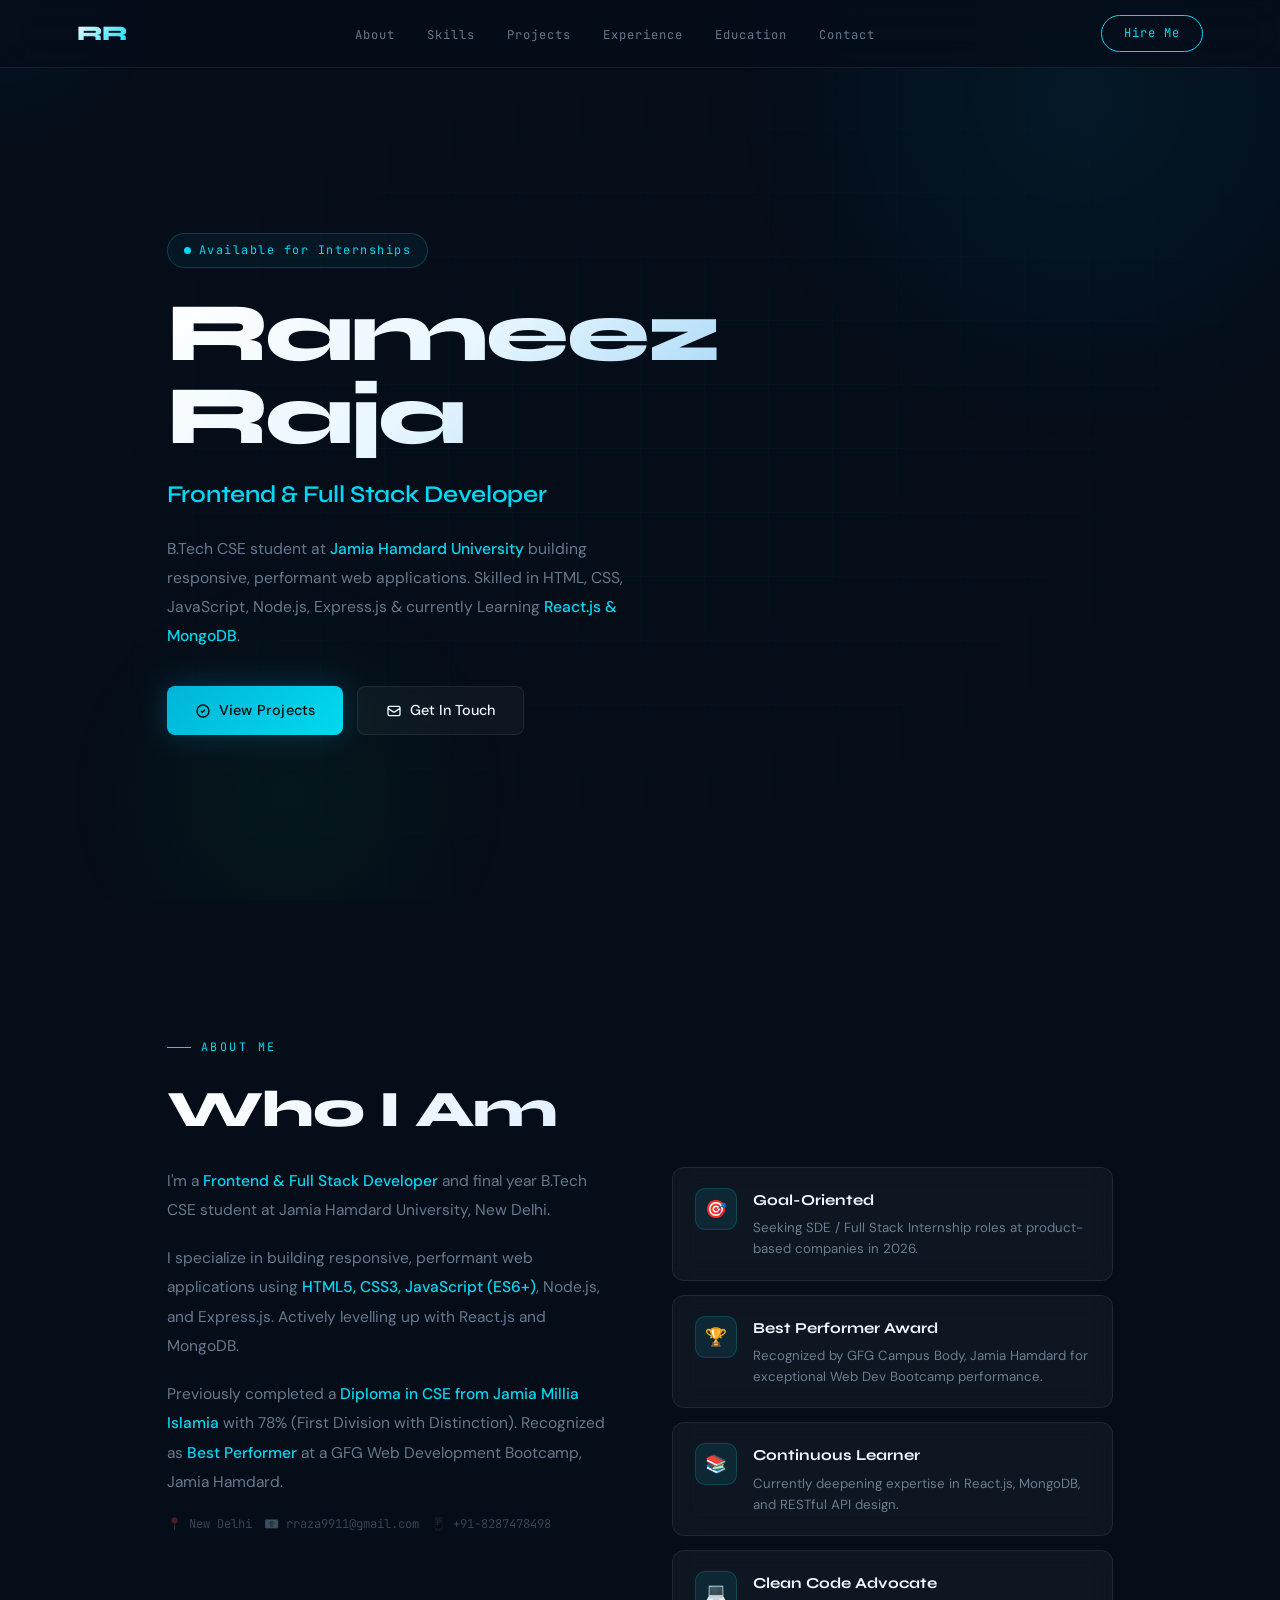
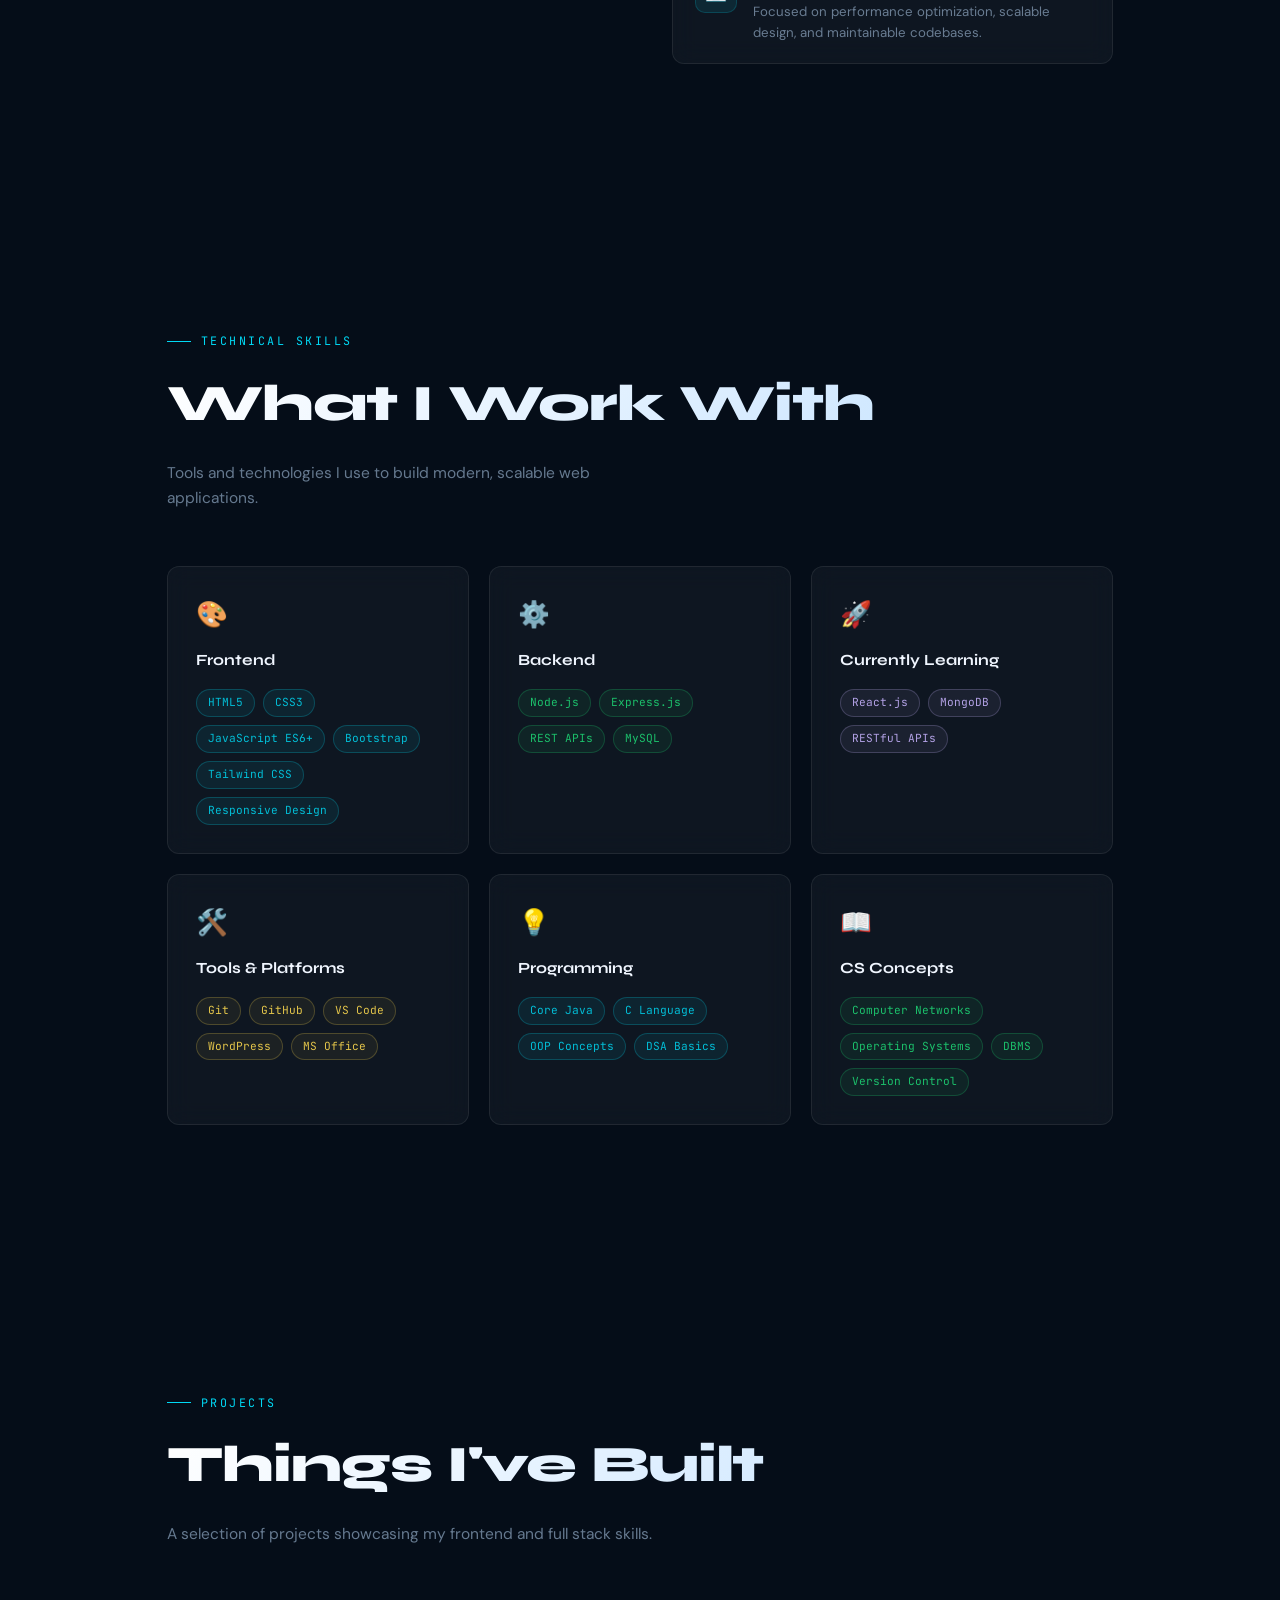
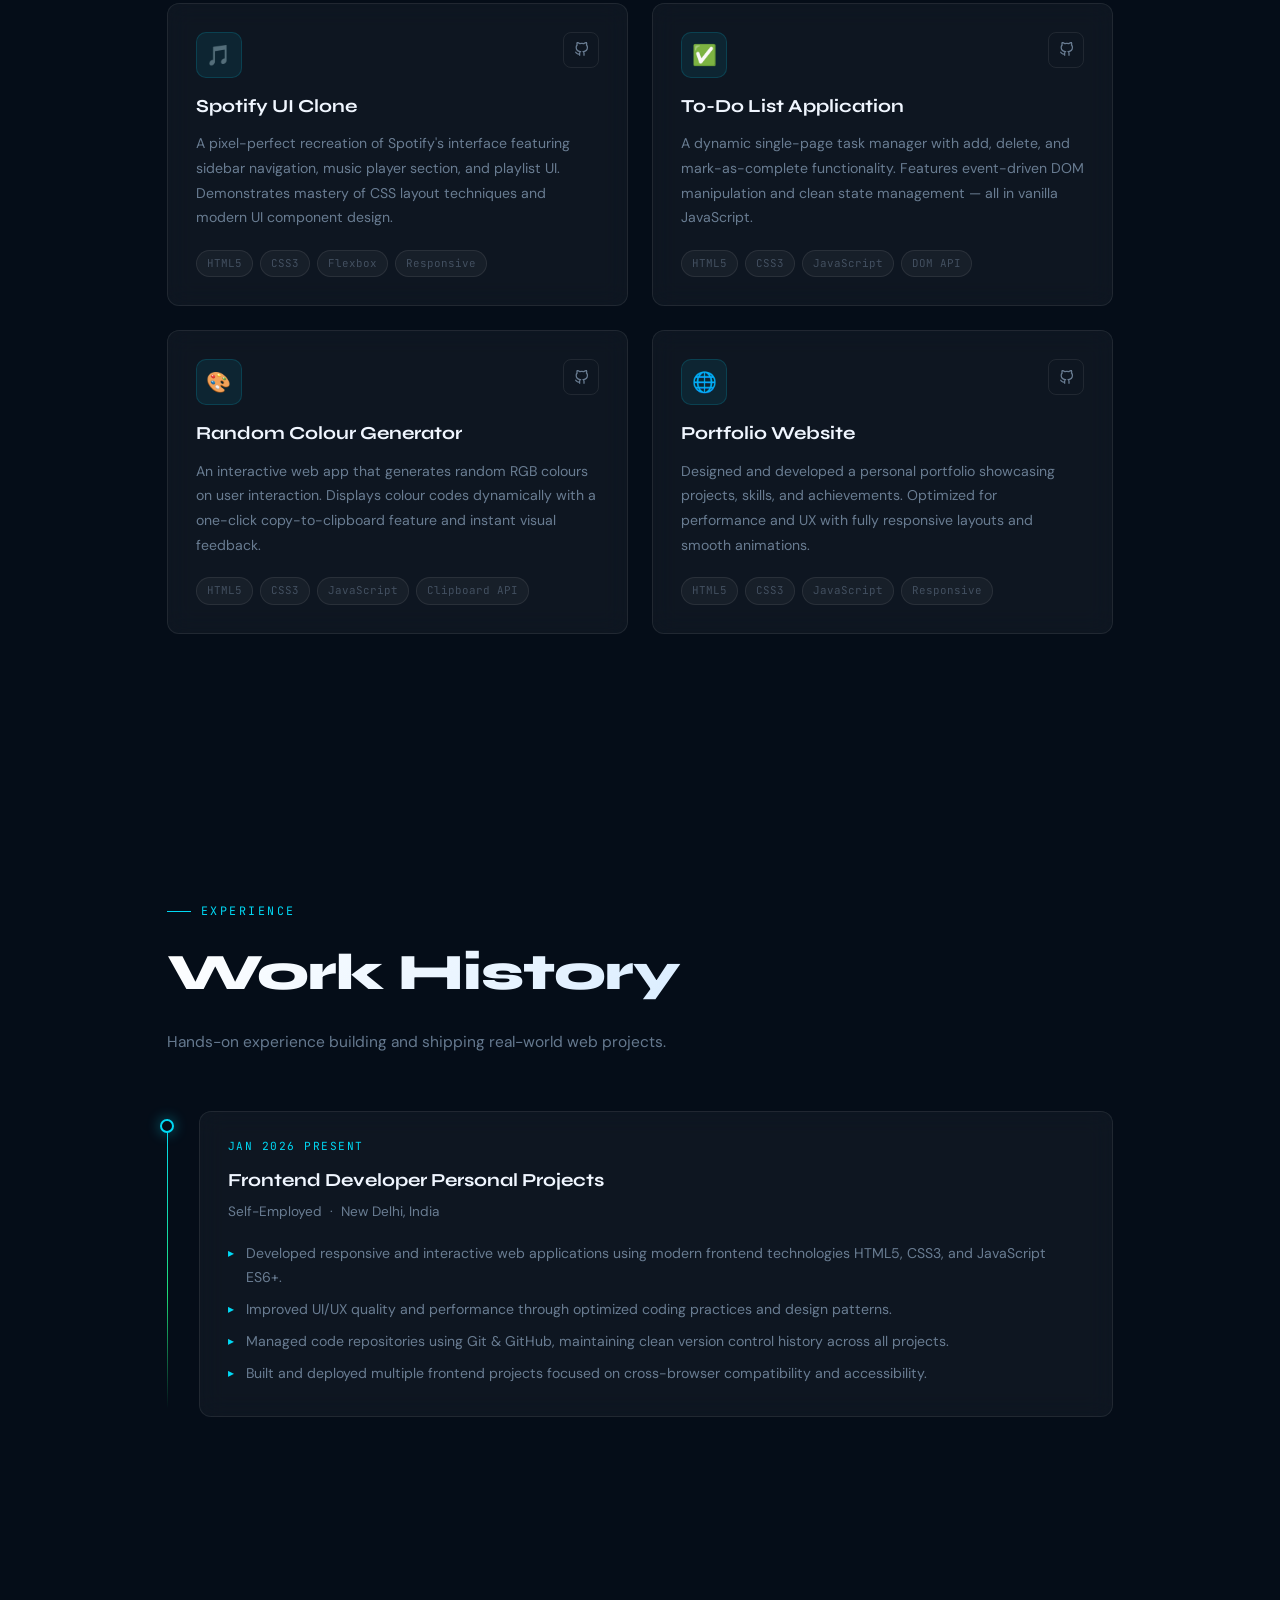
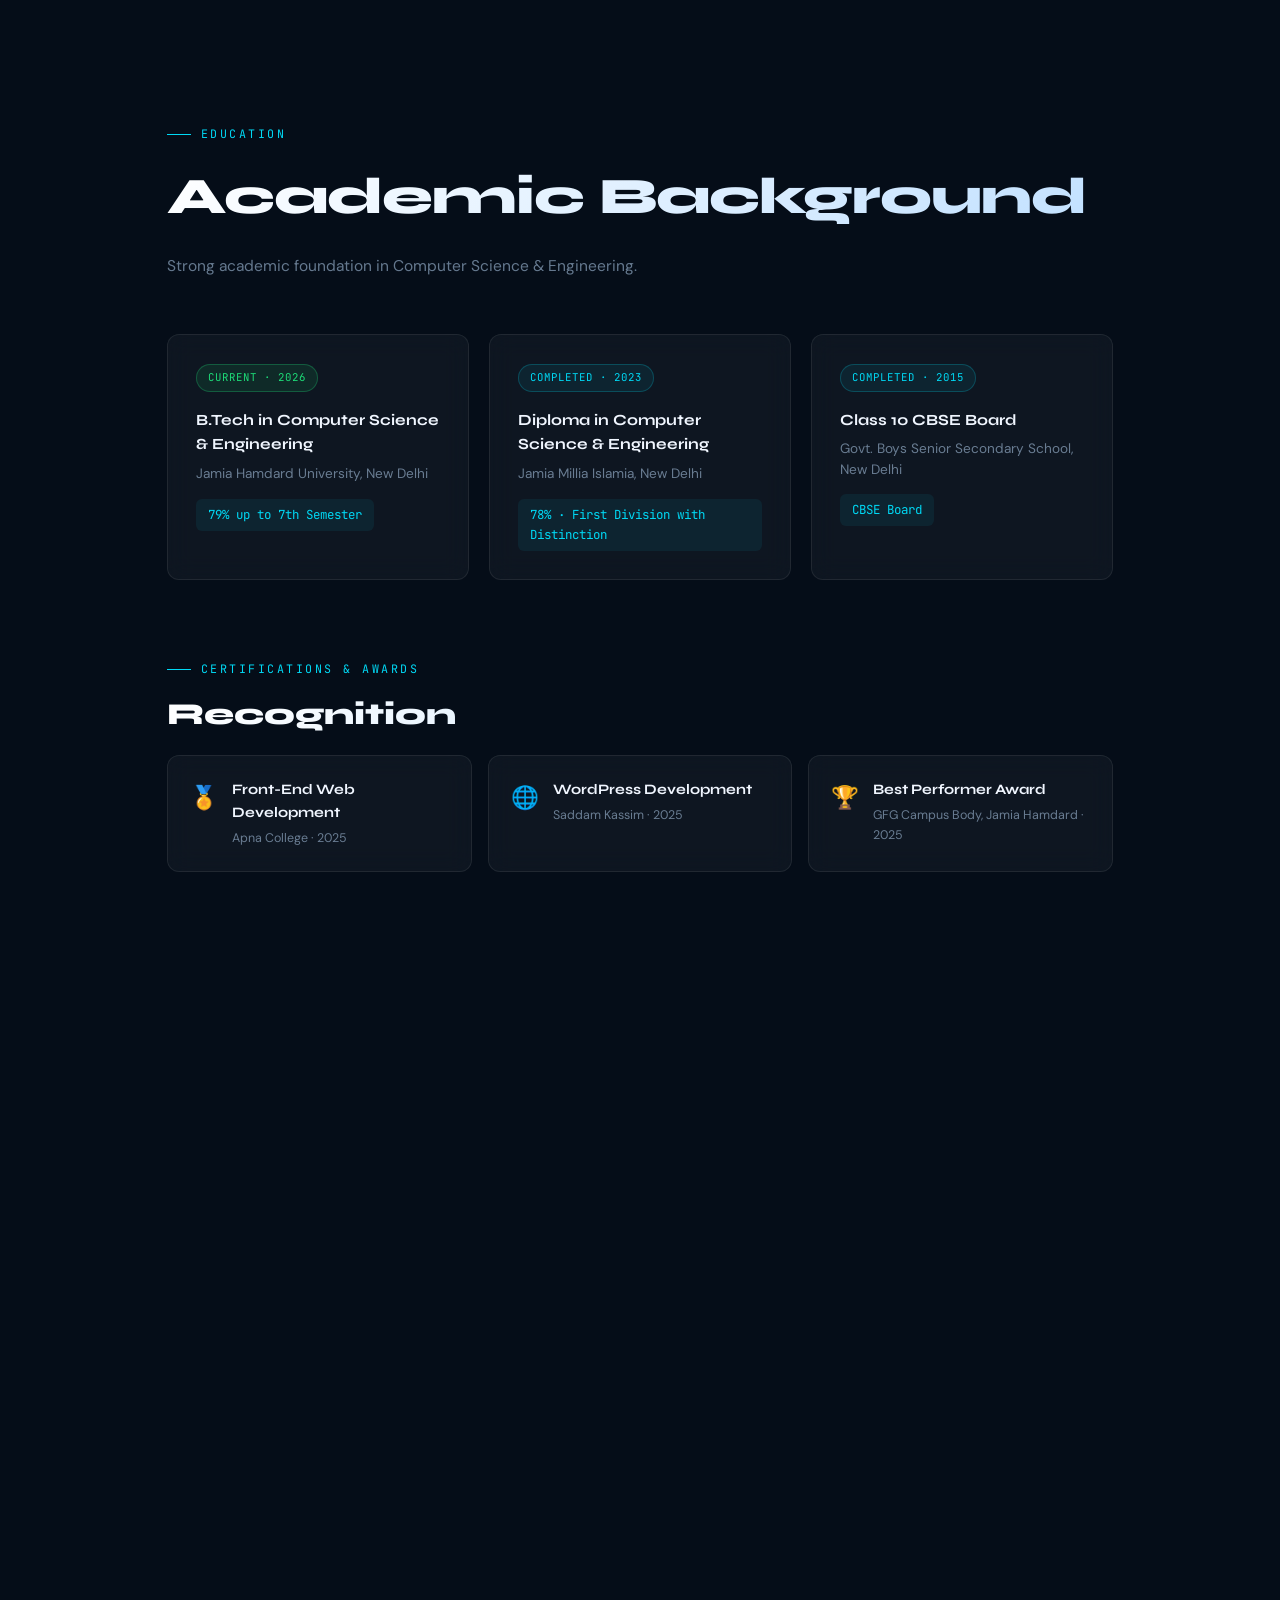
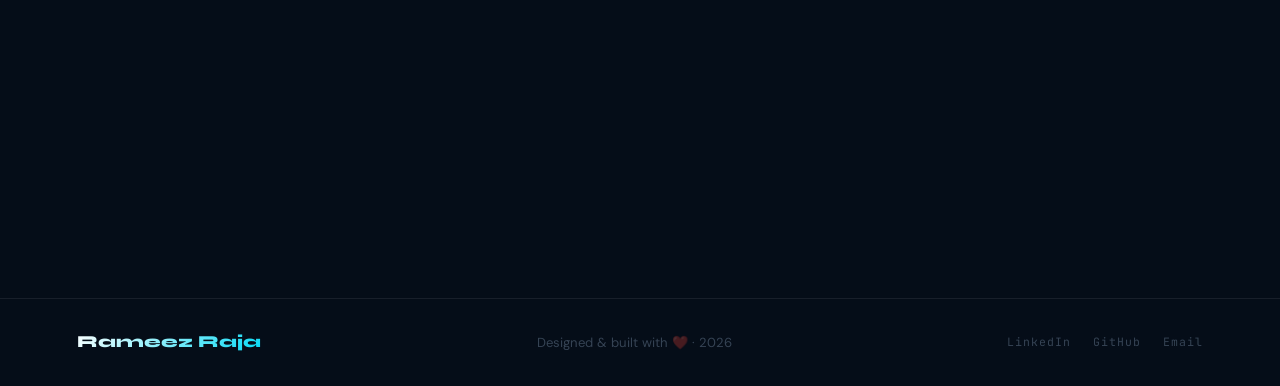
==== commit 519722ed: "Tabar name change" ====
--- a/index.html
+++ b/index.html
@@ -3,7 +3,7 @@
 <head>
 <meta charset="UTF-8"/>
 <meta name="viewport" content="width=device-width, initial-scale=1.0"/>
-<title>Rameez Raja — Frontend Developer</title>
+<title>Rameez Raja — Full-Stack Developer</title>
 <link rel="preconnect" href="https://fonts.googleapis.com"/>
 <link rel="preconnect" href="https://fonts.gstatic.com" crossorigin/>
 <link href="https://fonts.googleapis.com/css2?family=Syne:wght@400;600;700;800&family=DM+Sans:ital,opsz,wght@0,9..40,300;0,9..40,400;0,9..40,500;1,9..40,300&family=JetBrains+Mono:wght@300;400;500&display=swap" rel="stylesheet"/>
@@ -59,7 +59,7 @@
         <p class="hero-desc">
           B.Tech CSE student at <span class="hl">Jamia Hamdard University</span> building responsive,
           performant web applications. Skilled in HTML, CSS, JavaScript, Node.js, Express.js &amp;
-          currently mastering <span class="hl">React.js &amp; MongoDB</span>.
+          currently Learning <span class="hl">React.js &amp; MongoDB</span>.
         </p>
         <div class="hero-btns">
           <a href="#projects" class="btn-primary">
@@ -114,13 +114,6 @@
         </div>
       </div> -->
 
-
-
-
-
-
-
-
     </div>
   </div>
 </section>
@@ -135,9 +128,9 @@
     <div class="about-grid reveal">
       <div class="about-text">
         <p>
-          I'm a <span class="hl">Frontend &amp; Full Stack Developer</span> and final-year B.Tech CSE
-          student at Jamia Hamdard University, New Delhi — maintaining a strong academic record of
-          <span class="hl">79%</span>.
+          I'm a <span class="hl">Frontend &amp; Full Stack Developer</span> and final year B.Tech CSE
+          student at Jamia Hamdard University, New Delhi.
+          <!-- <span class="hl">79% maintaining a strong academic record of</span>. -->
         </p>
         <p>
           I specialize in building responsive, performant web applications using
@@ -150,7 +143,7 @@
           <span class="hl">Best Performer</span> at a GFG Web Development Bootcamp, Jamia Hamdard.
         </p>
         <div class="about-meta">
-          <span>📍 Okhla, New Delhi</span>
+          <span>📍 New Delhi</span>
           <span>📧 rraza9911@gmail.com</span>
           <span>📱 +91-8287478498</span>
         </div>
@@ -366,11 +359,11 @@
       <div class="timeline-item">
         <div class="timeline-dot"></div>
         <div class="timeline-card">
-          <div class="timeline-date">JAN 2026 — PRESENT</div>
-          <div class="timeline-role">Frontend Developer — Personal Projects</div>
+          <div class="timeline-date">JAN 2026  PRESENT</div>
+          <div class="timeline-role">Frontend Developer Personal Projects</div>
           <div class="timeline-org">Self-Employed &nbsp;·&nbsp; New Delhi, India</div>
           <ul class="timeline-points">
-            <li>Developed responsive and interactive web applications using modern frontend technologies — HTML5, CSS3, and JavaScript ES6+.</li>
+            <li>Developed responsive and interactive web applications using modern frontend technologies  HTML5, CSS3, and JavaScript ES6+.</li>
             <li>Improved UI/UX quality and performance through optimized coding practices and design patterns.</li>
             <li>Managed code repositories using Git &amp; GitHub, maintaining clean version control history across all projects.</li>
             <li>Built and deployed multiple frontend projects focused on cross-browser compatibility and accessibility.</li>
@@ -392,19 +385,19 @@
     <div class="edu-grid reveal">
       <div class="edu-card">
         <div class="edu-badge current">CURRENT · 2026</div>
-        <div class="edu-degree">B.Tech — Computer Science &amp; Engineering</div>
+        <div class="edu-degree">B.Tech in Computer Science &amp; Engineering</div>
         <div class="edu-school">Jamia Hamdard University, New Delhi</div>
         <div class="edu-score">79% up to 7th Semester</div>
       </div>
       <div class="edu-card">
         <div class="edu-badge completed">COMPLETED · 2023</div>
-        <div class="edu-degree">Diploma — Computer Science &amp; Engineering</div>
+        <div class="edu-degree">Diploma in Computer Science &amp; Engineering</div>
         <div class="edu-school">Jamia Millia Islamia, New Delhi</div>
         <div class="edu-score">78% · First Division with Distinction</div>
       </div>
       <div class="edu-card">
         <div class="edu-badge completed">COMPLETED · 2015</div>
-        <div class="edu-degree">Class 10 — CBSE Board</div>
+        <div class="edu-degree">Class 10 CBSE Board</div>
         <div class="edu-school">Govt. Boys Senior Secondary School, New Delhi</div>
         <div class="edu-score">CBSE Board</div>
       </div>
@@ -460,13 +453,13 @@
             <span class="contact-link-icon">📱</span> +91-8287478498
           </a>
           <a href="https://www.linkedin.com/in/rameez-raja-full-stack-developer" target="_blank" class="contact-link">
-            <span class="contact-link-icon">💼</span> linkedin.com/in/rameezraja-frontend
+            <span class="contact-link-icon">💼</span> linkedin.com/in/rameez-raja-full-stack-developer
           </a>
           <a href="https://github.com/Rameez-Raja-1999" target="_blank" class="contact-link">
             <span class="contact-link-icon">🐙</span> github.com/Rameez-Raja-1999
           </a>
           <a href="#" class="contact-link">
-            <span class="contact-link-icon">📍</span> Okhla, New Delhi · Open to work  &amp; On-site
+            <span class="contact-link-icon">📍</span>New Delhi, Open to work  &amp; On-site
           </a>
         </div>
       </div>
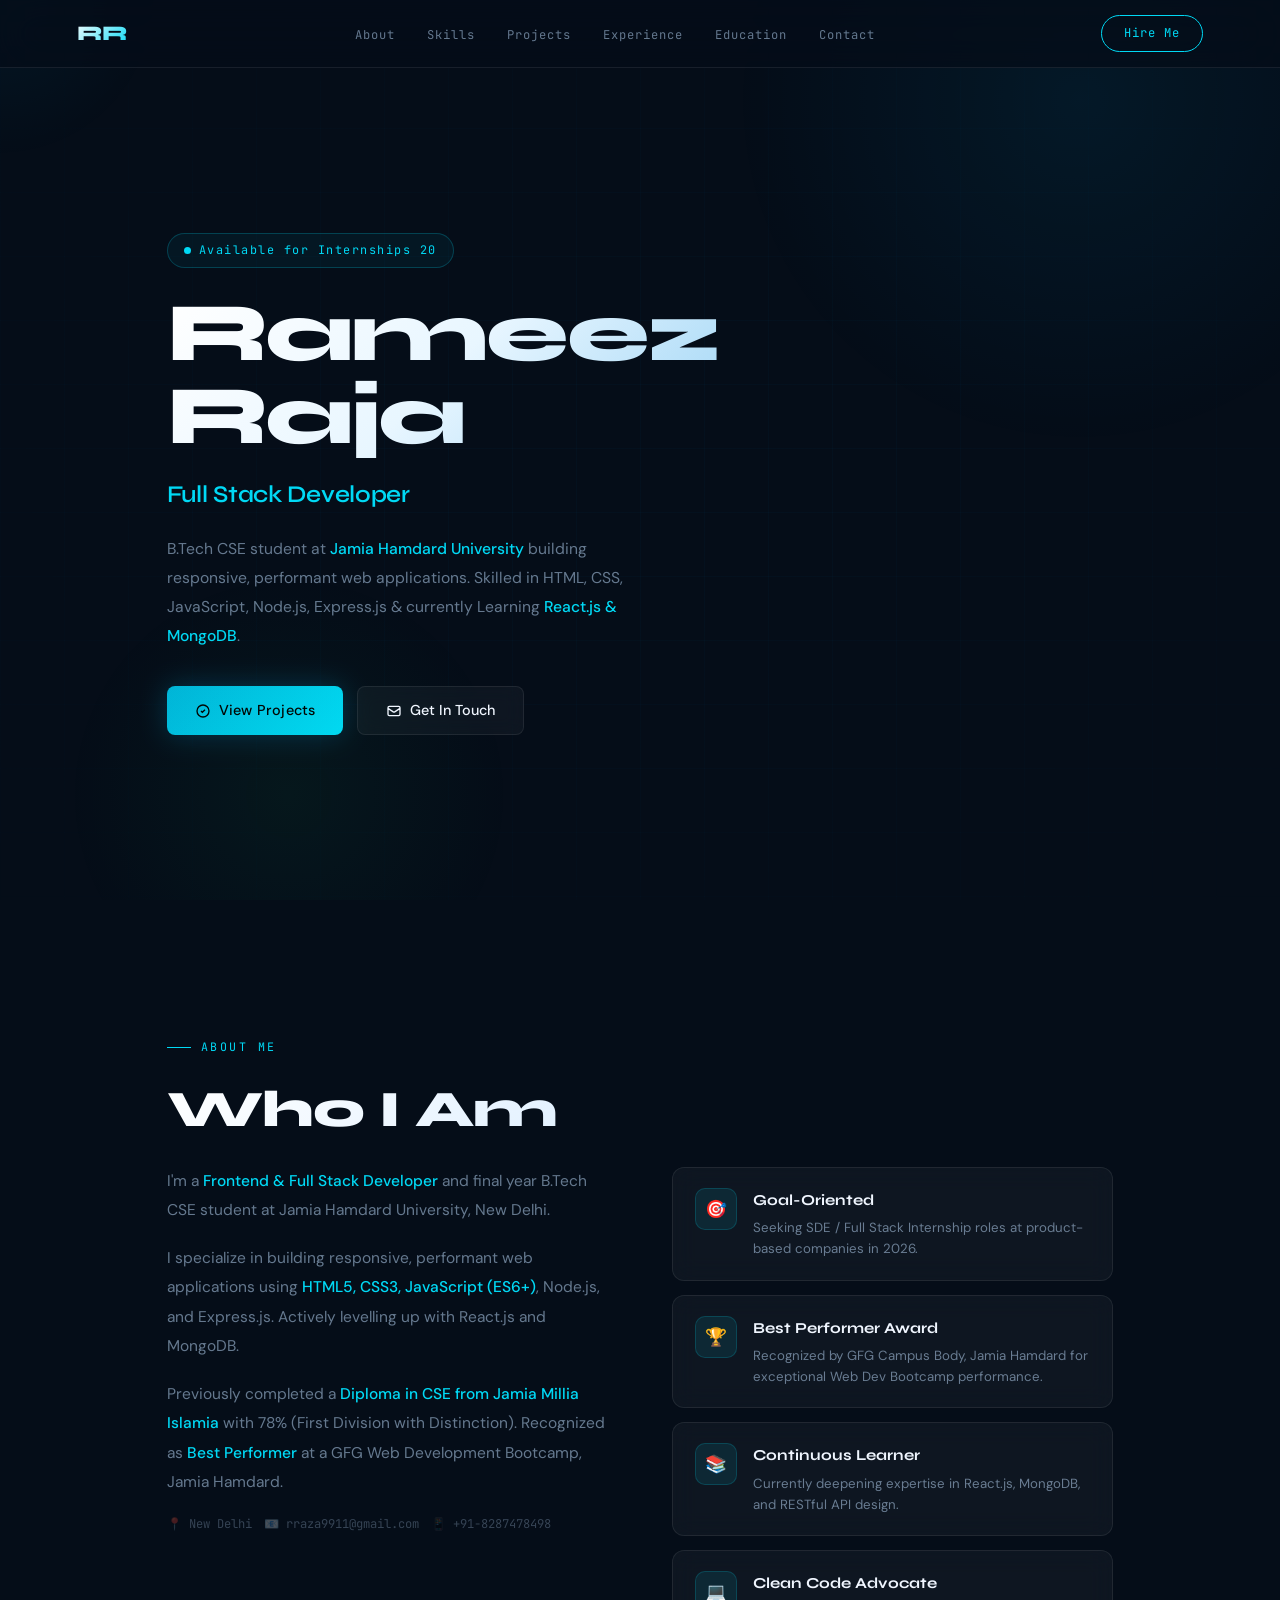
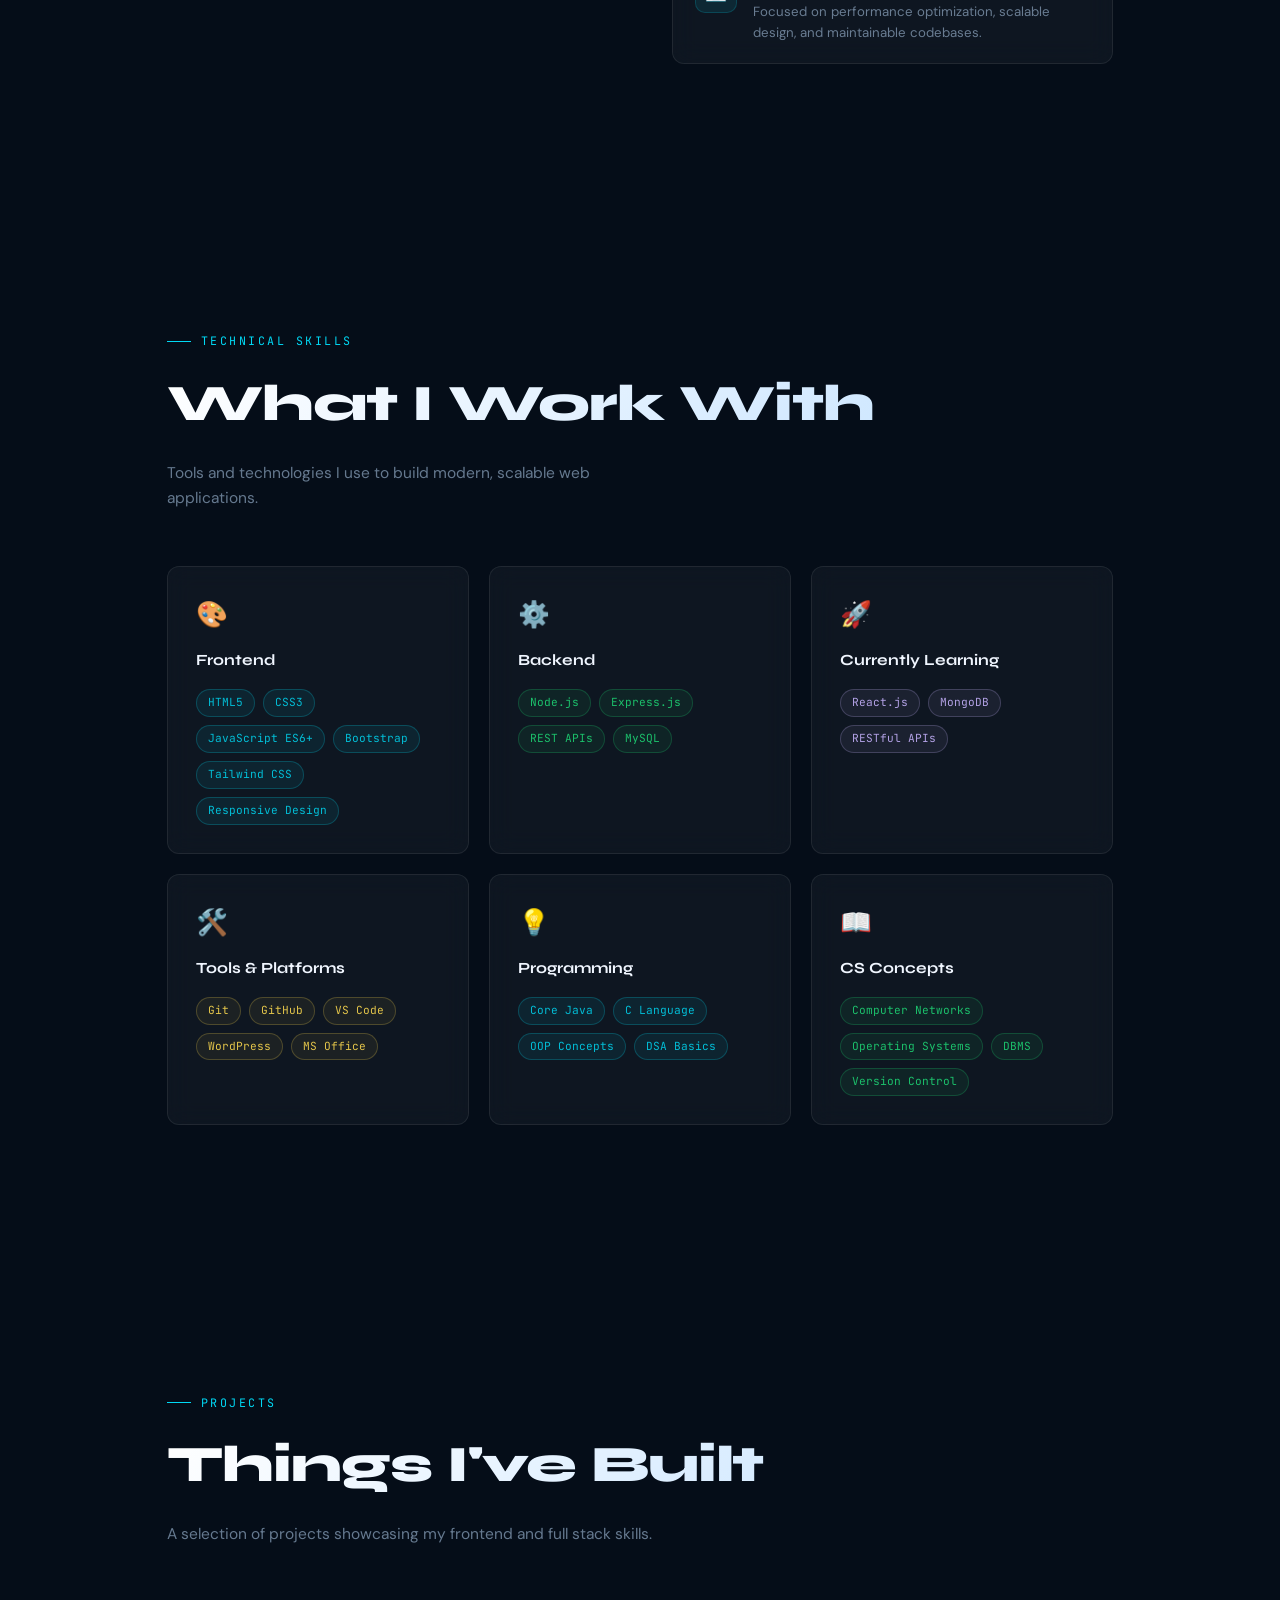
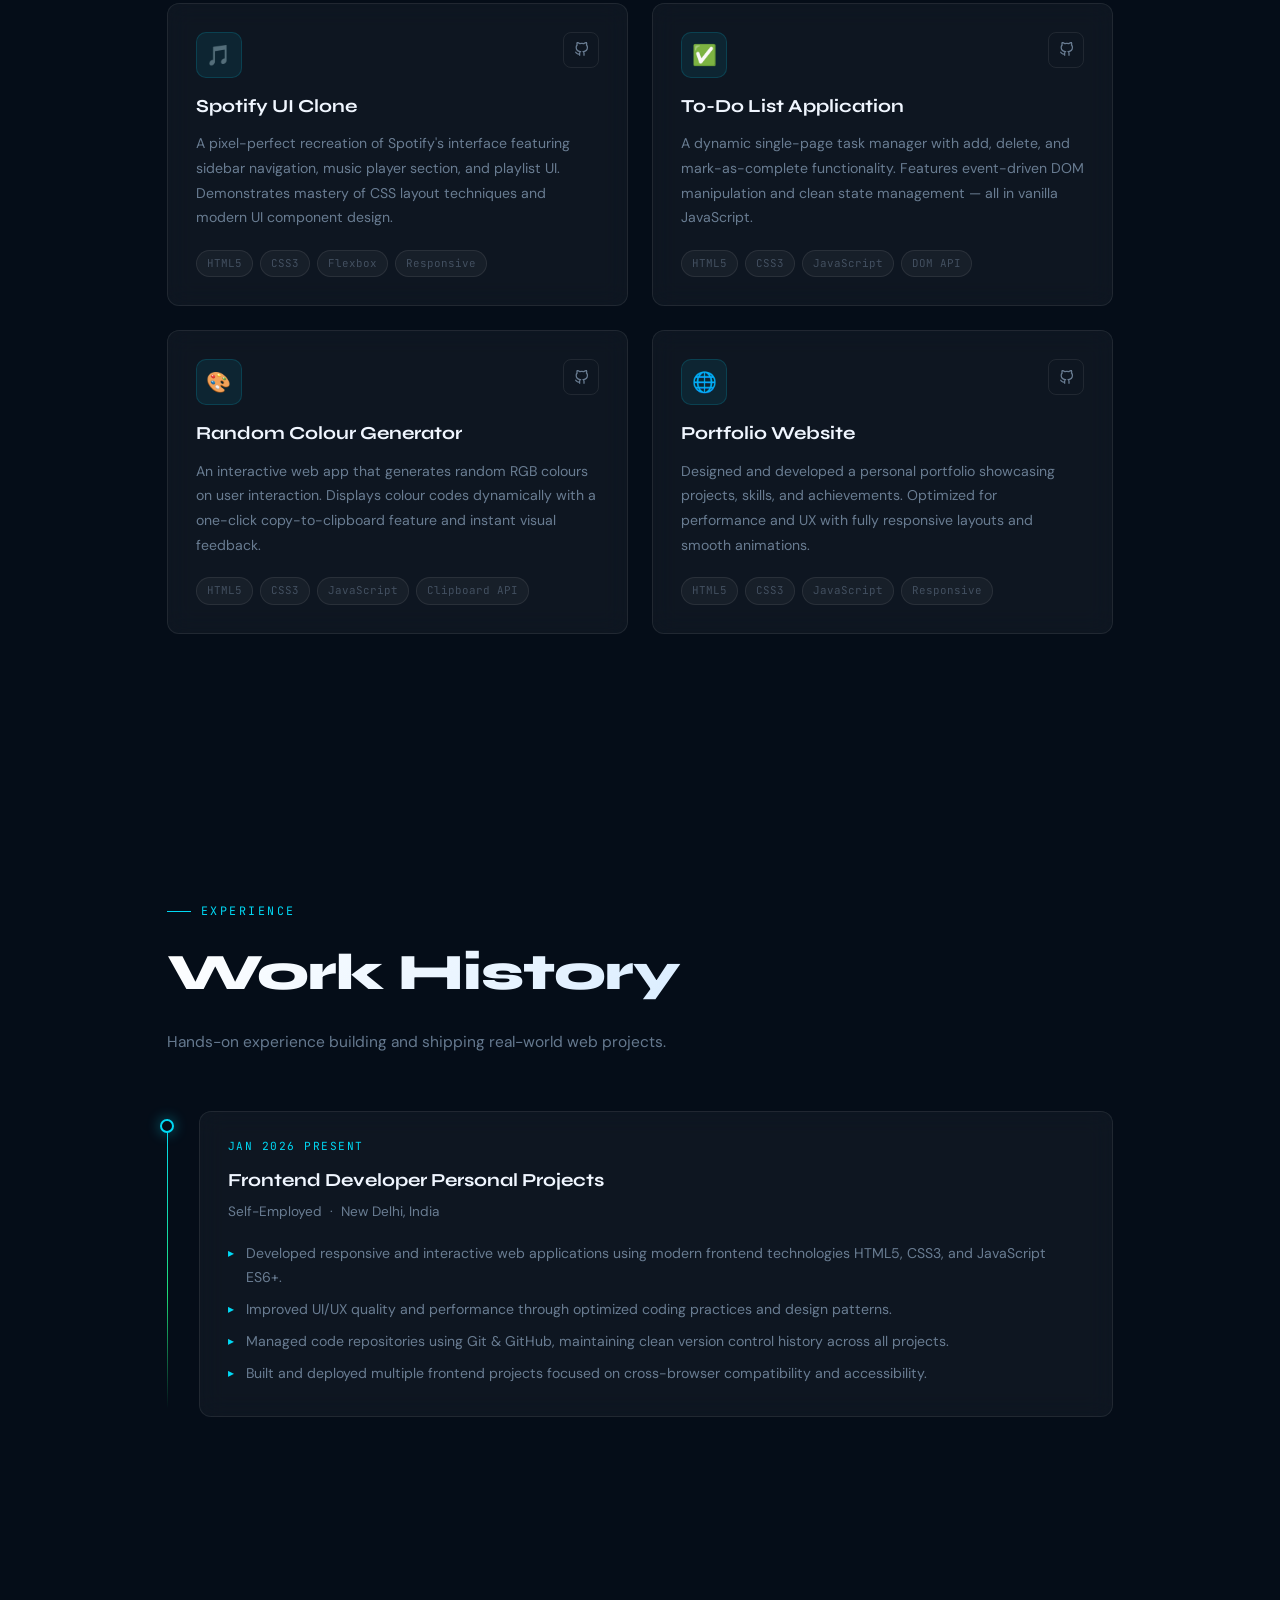
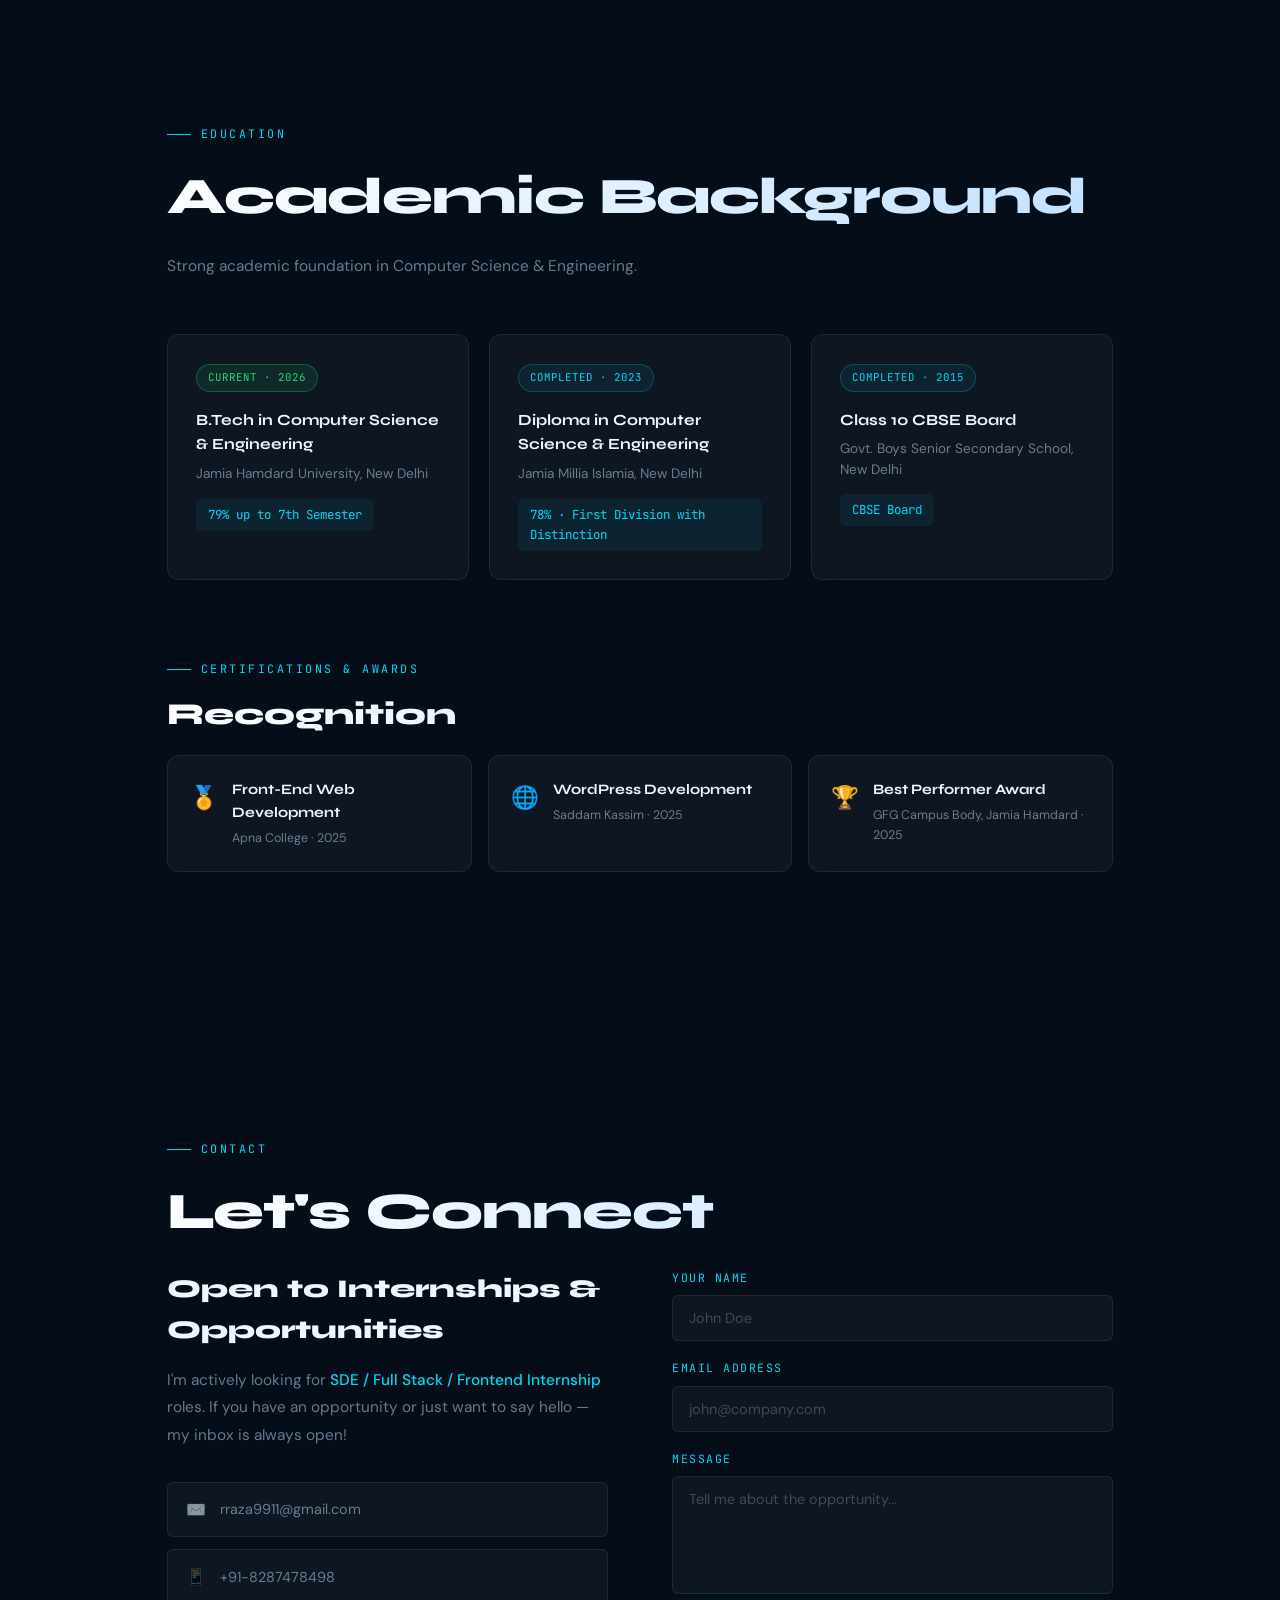
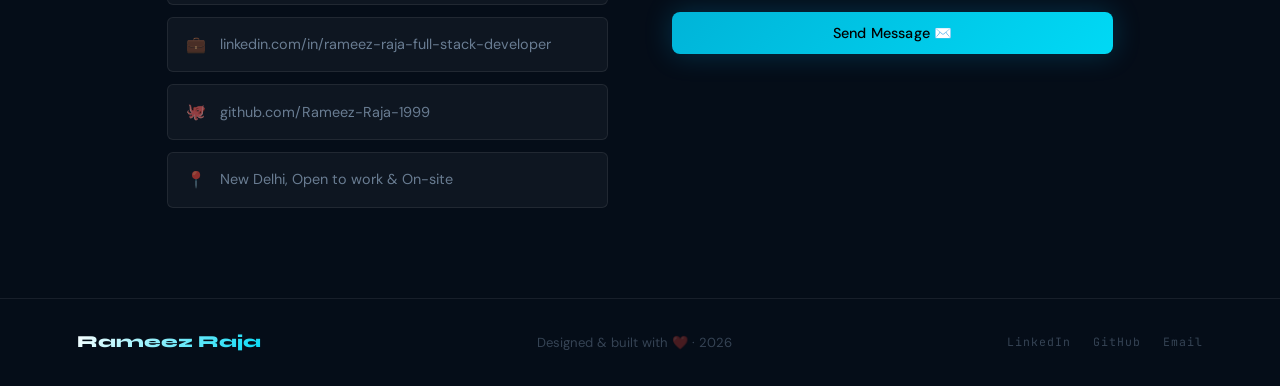
==== commit 56d8dcfc: "removing frontend" ====
--- a/index.html
+++ b/index.html
@@ -55,7 +55,7 @@
           Available for Internships 2026
         </div>
         <h1 class="hero-name">Rameez<br/>Raja</h1>
-        <div class="hero-title">Frontend &amp; Full Stack Developer</div>
+        <div class="hero-title">Full Stack Developer</div>
         <p class="hero-desc">
           B.Tech CSE student at <span class="hl">Jamia Hamdard University</span> building responsive,
           performant web applications. Skilled in HTML, CSS, JavaScript, Node.js, Express.js &amp;
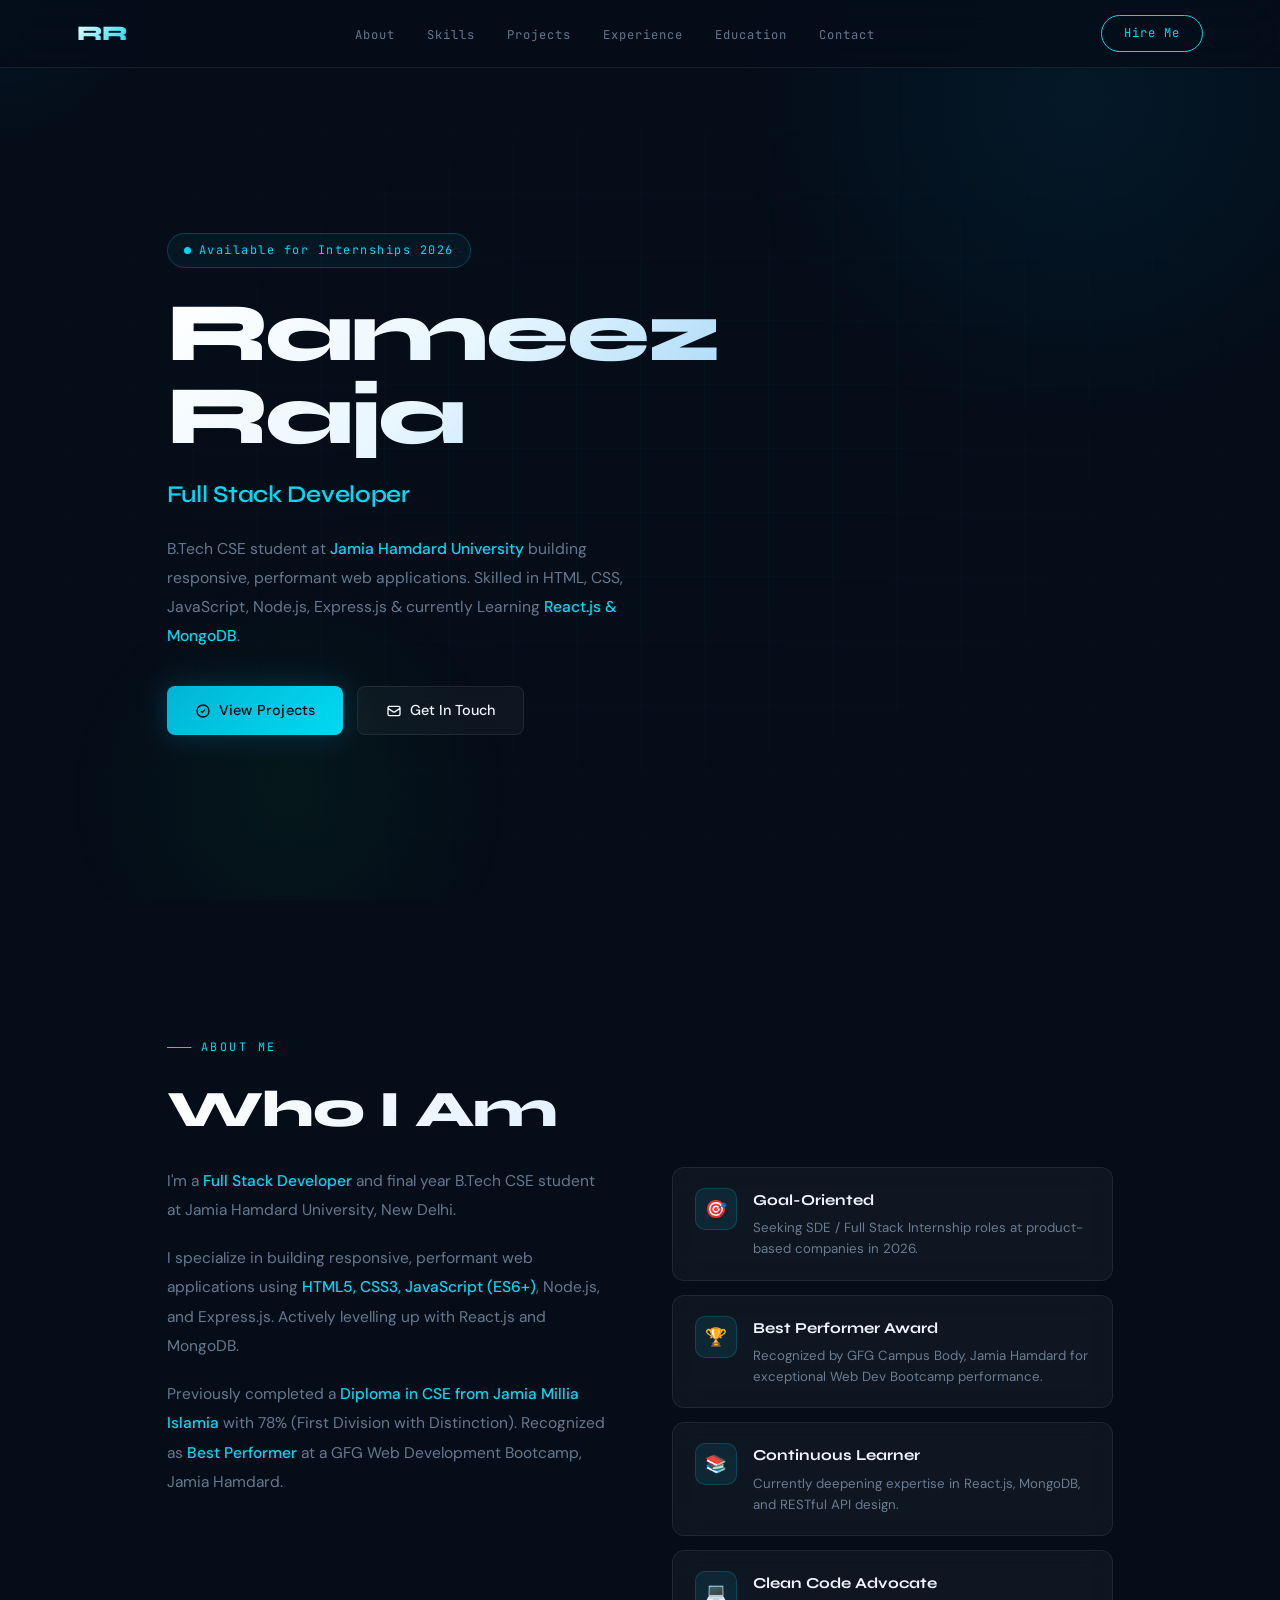
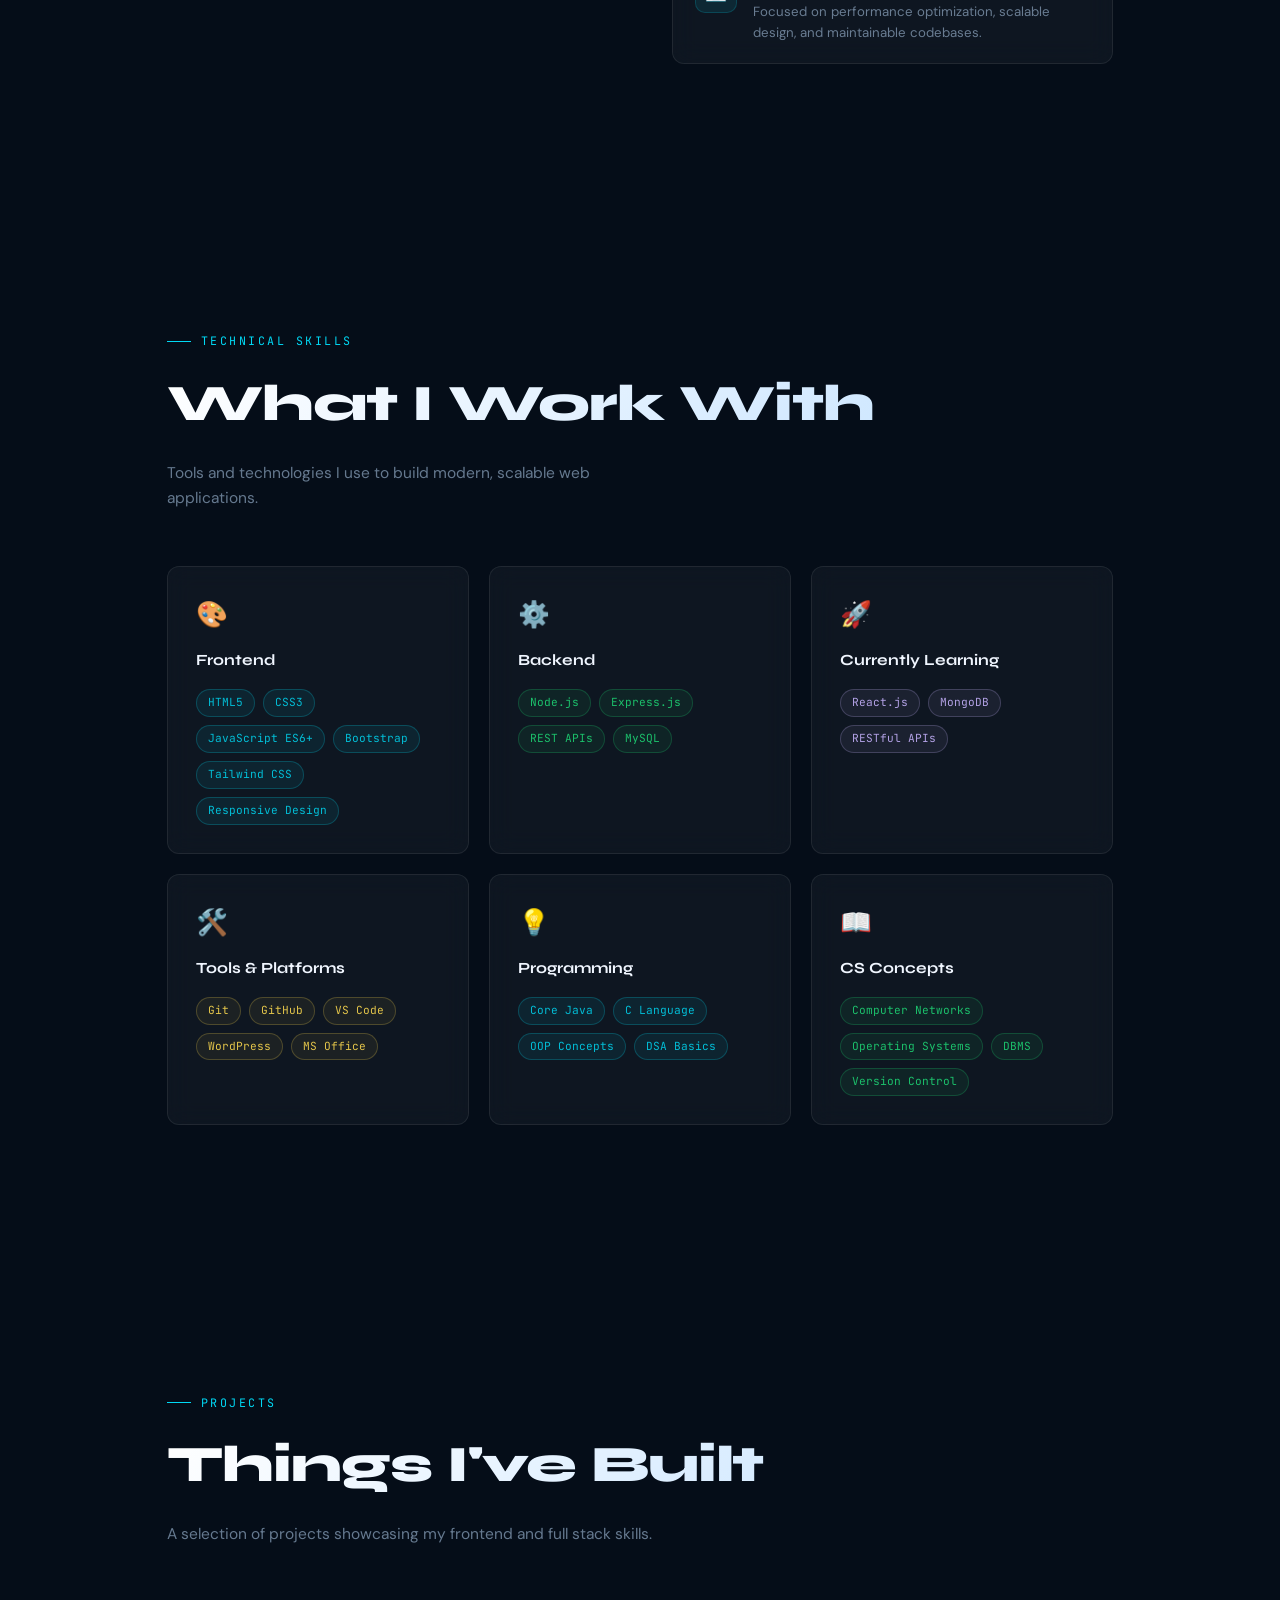
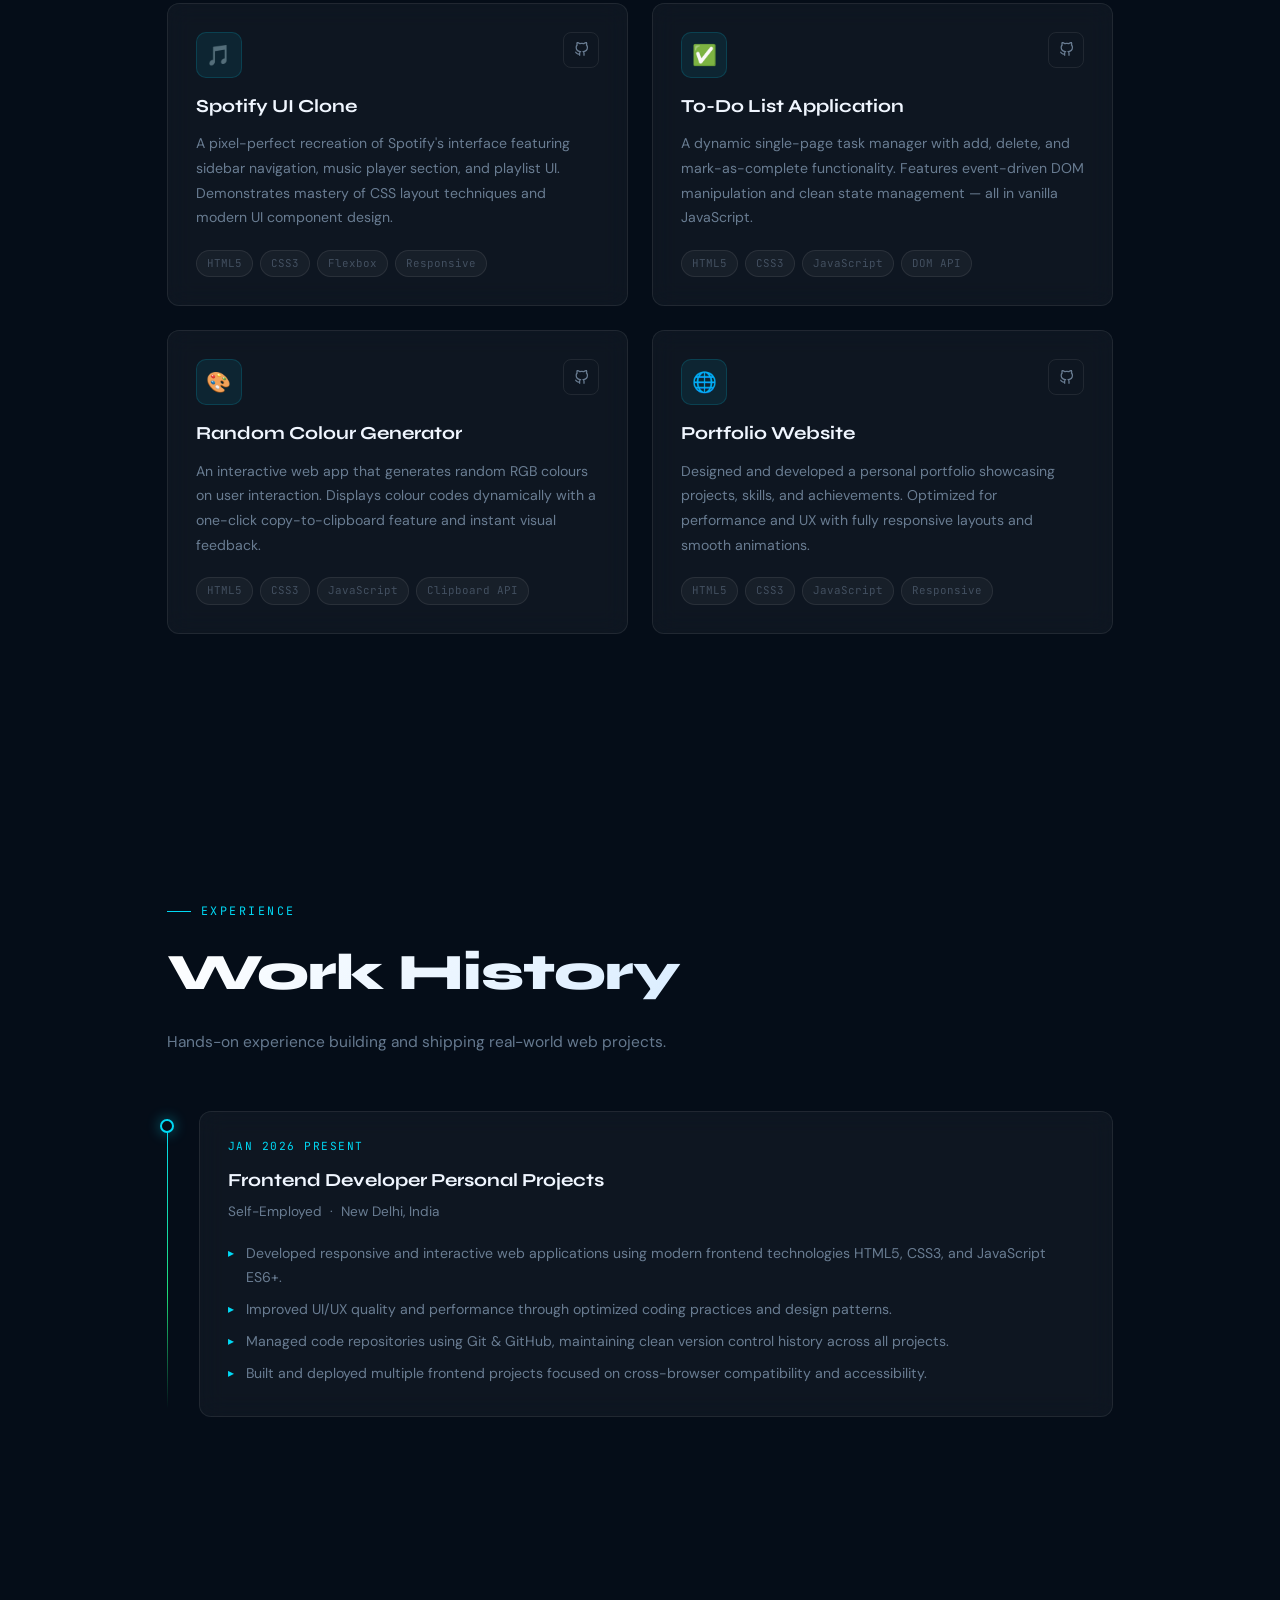
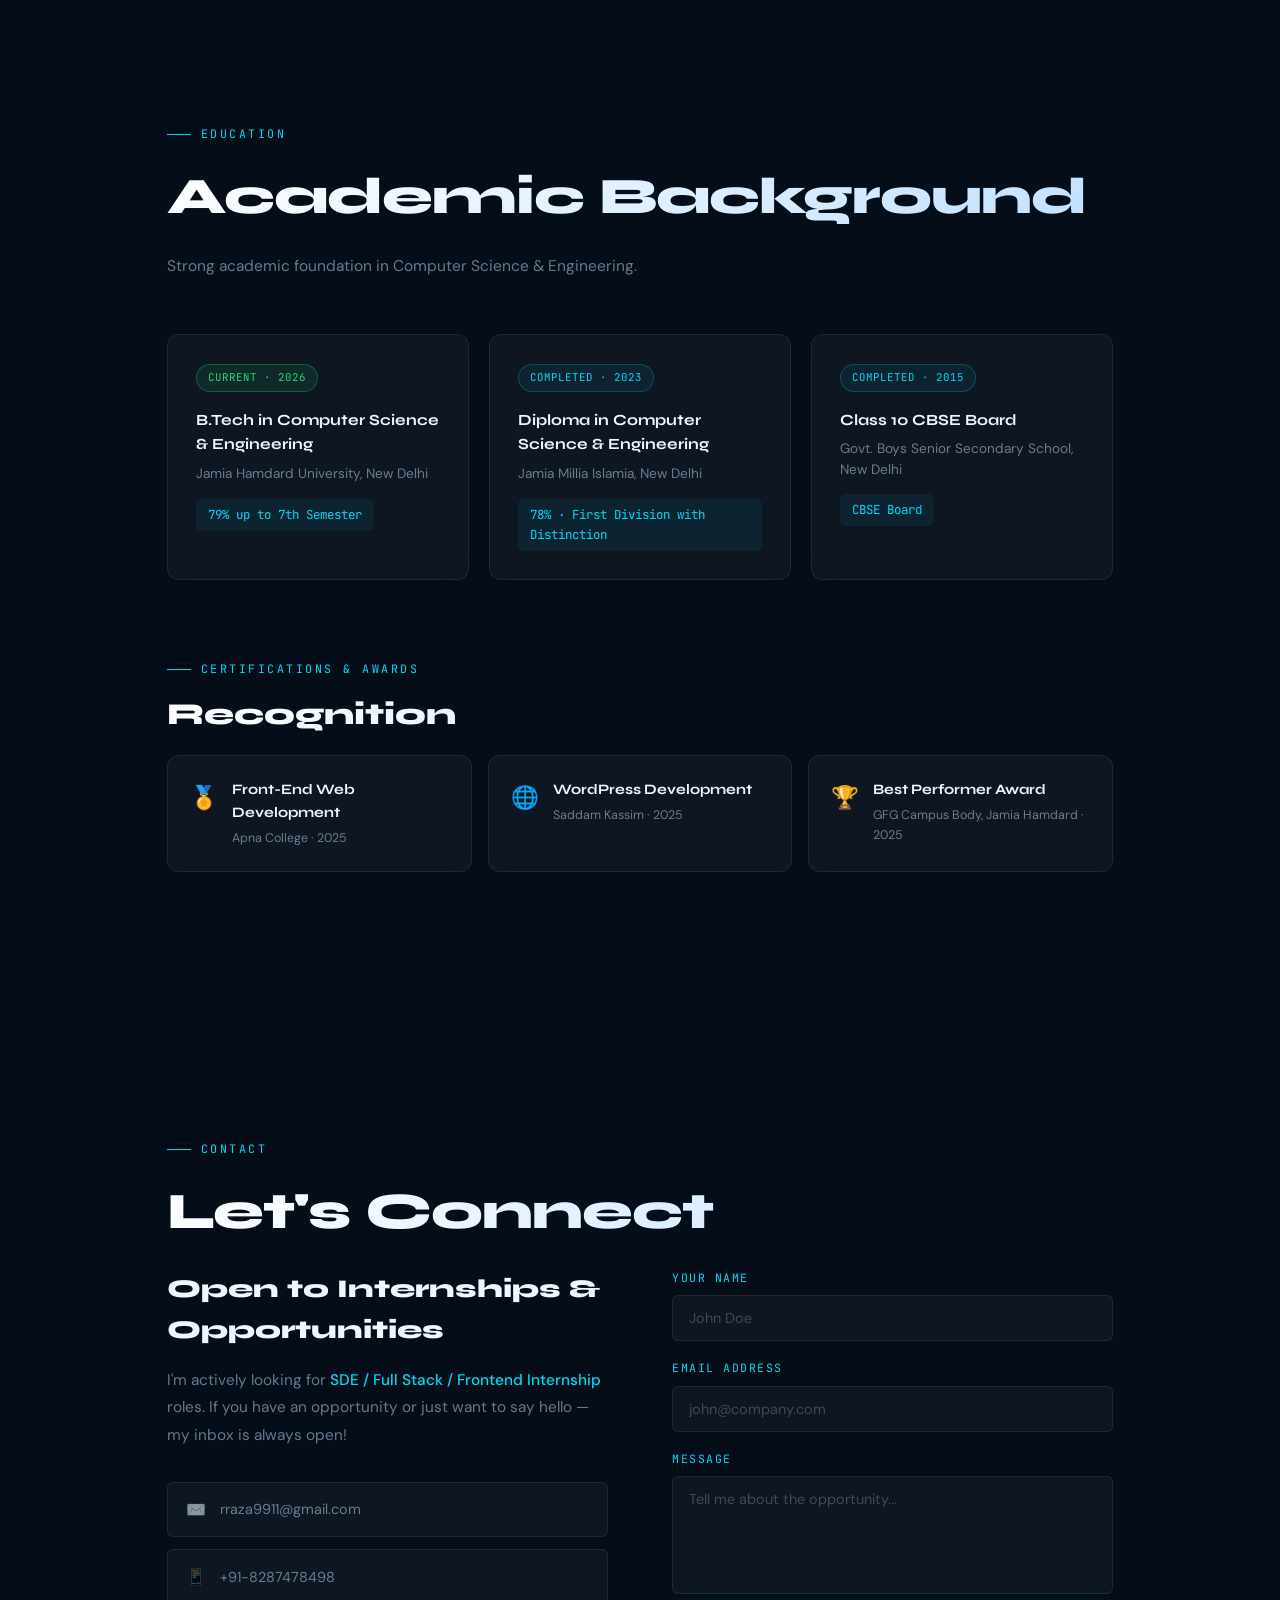
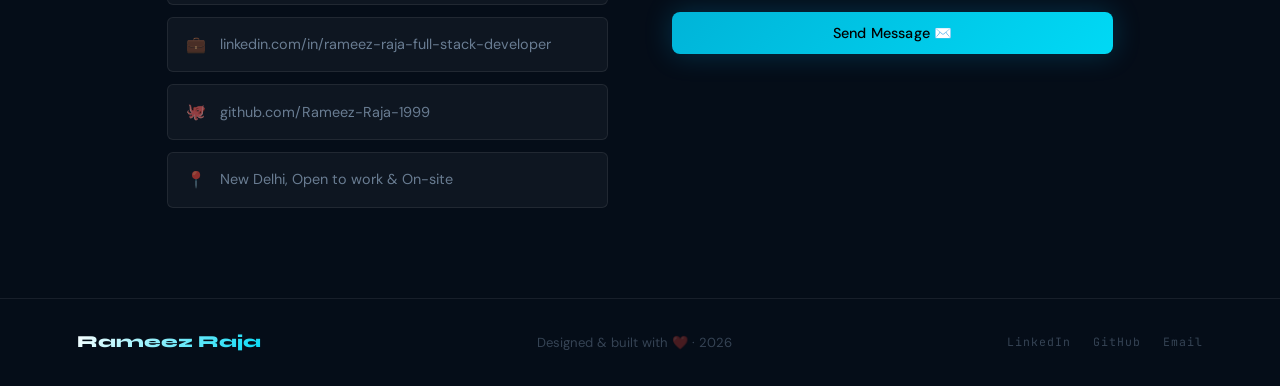
==== commit 8fe97045: "removing frontend and location" ====
--- a/index.html
+++ b/index.html
@@ -128,7 +128,7 @@
     <div class="about-grid reveal">
       <div class="about-text">
         <p>
-          I'm a <span class="hl">Frontend &amp; Full Stack Developer</span> and final year B.Tech CSE
+          I'm a <span class="hl">Full Stack Developer</span> and final year B.Tech CSE
           student at Jamia Hamdard University, New Delhi.
           <!-- <span class="hl">79% maintaining a strong academic record of</span>. -->
         </p>
@@ -142,11 +142,11 @@
           with 78% (First Division with Distinction). Recognized as
           <span class="hl">Best Performer</span> at a GFG Web Development Bootcamp, Jamia Hamdard.
         </p>
-        <div class="about-meta">
+        <!-- <div class="about-meta">
           <span>📍 New Delhi</span>
           <span>📧 rraza9911@gmail.com</span>
           <span>📱 +91-8287478498</span>
-        </div>
+        </div> -->
       </div>
       <div class="about-cards">
         <div class="about-card">
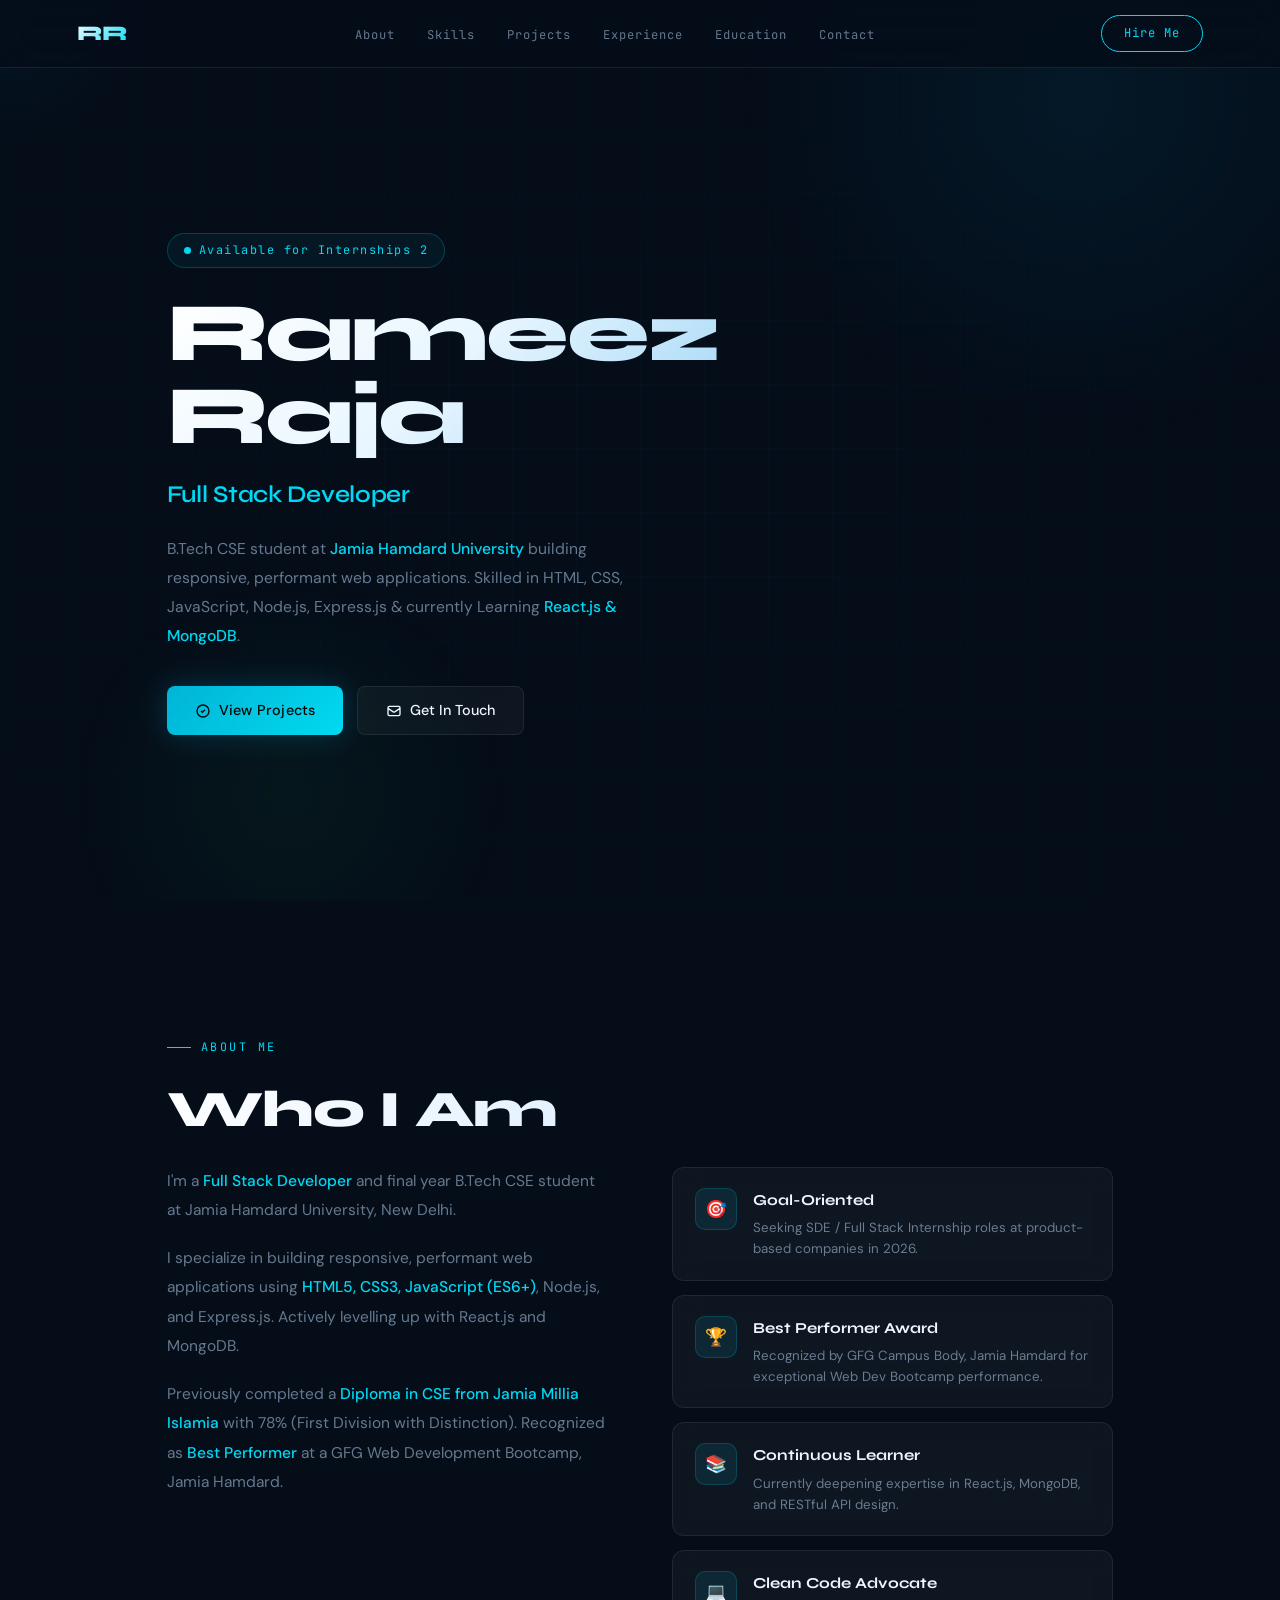
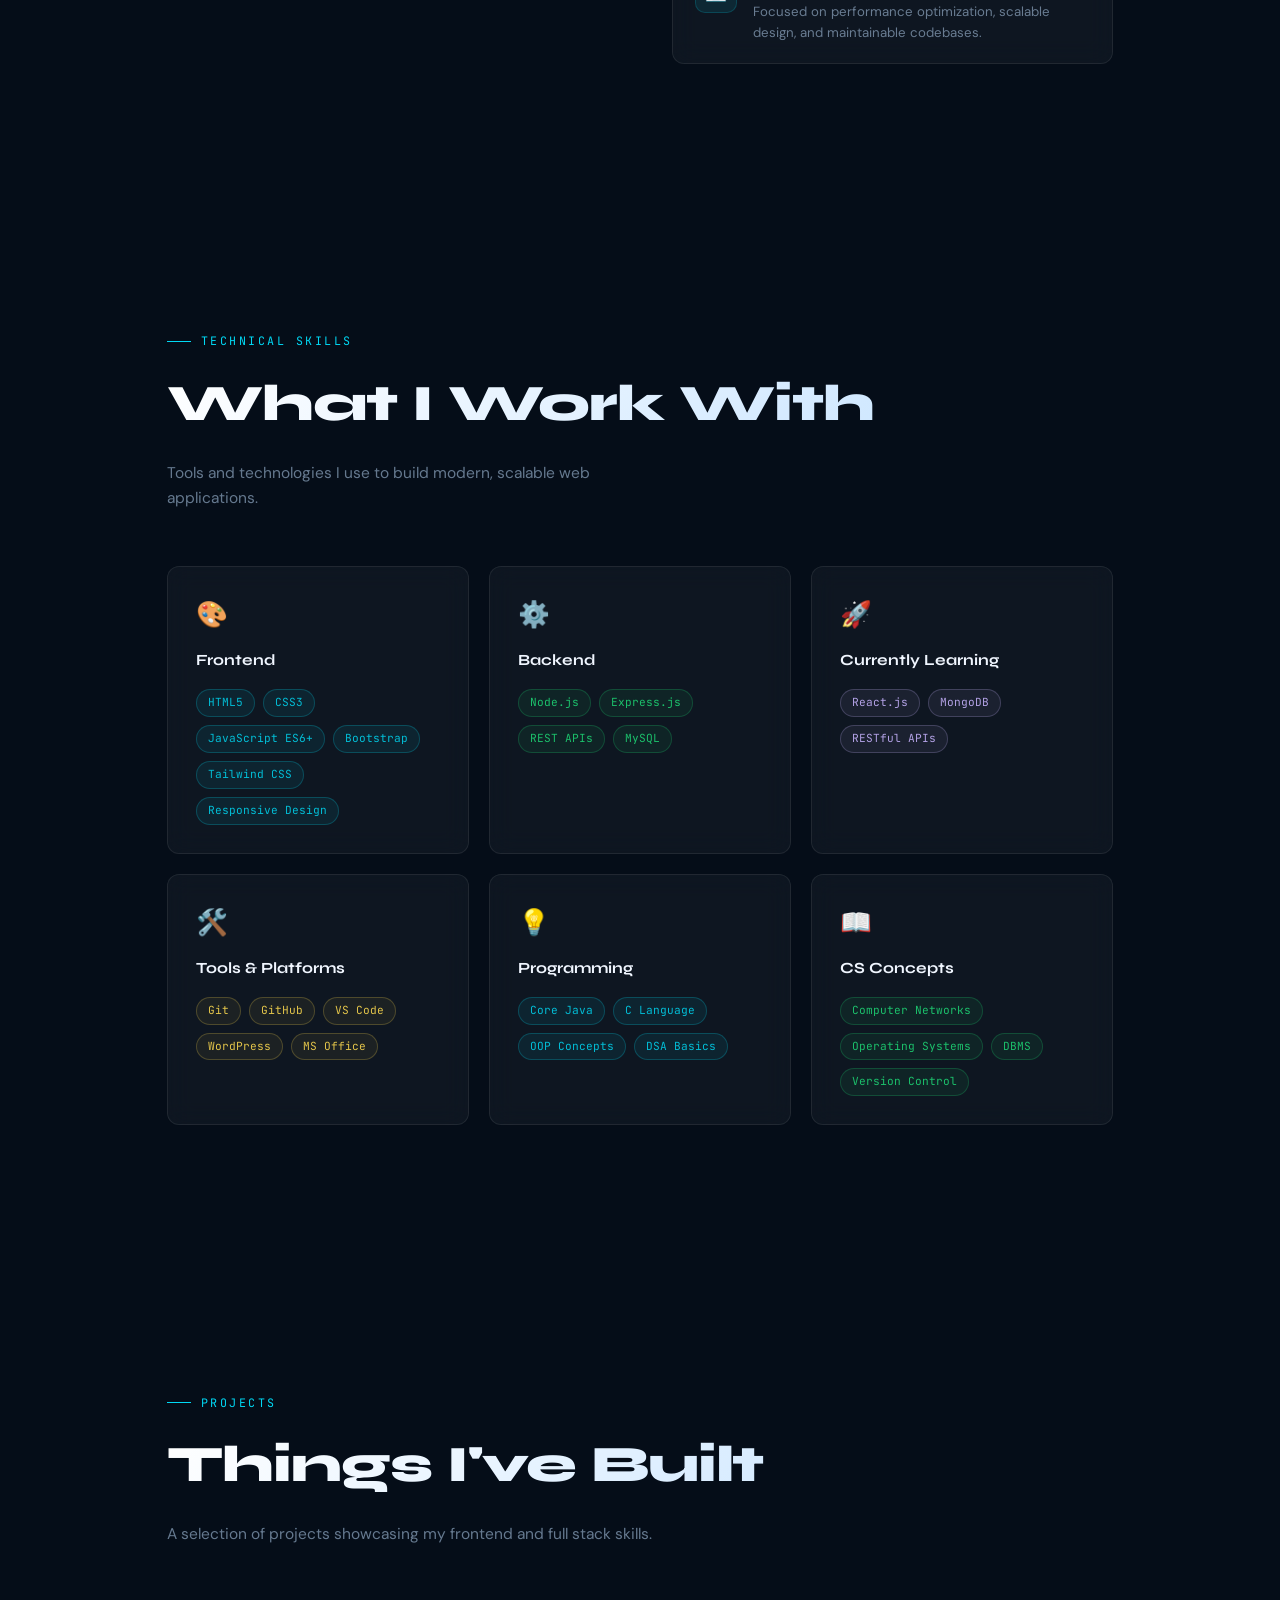
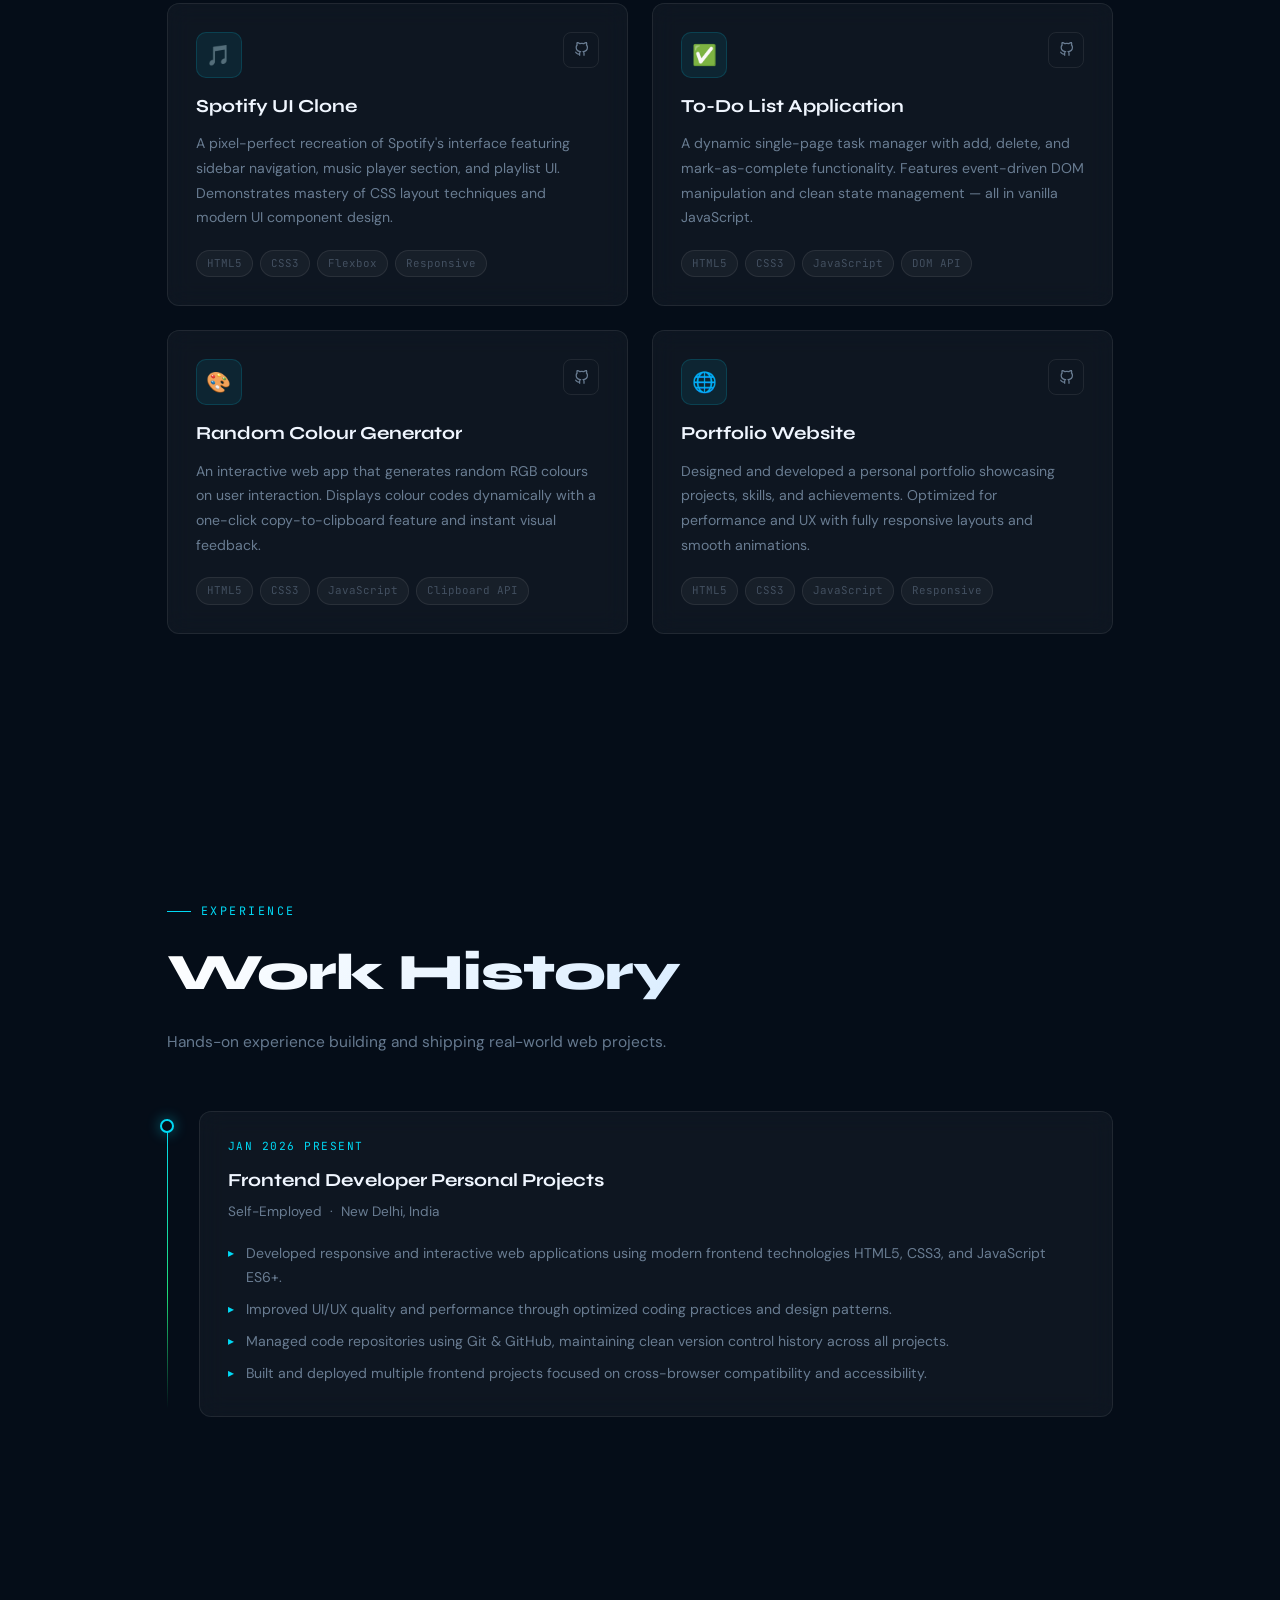
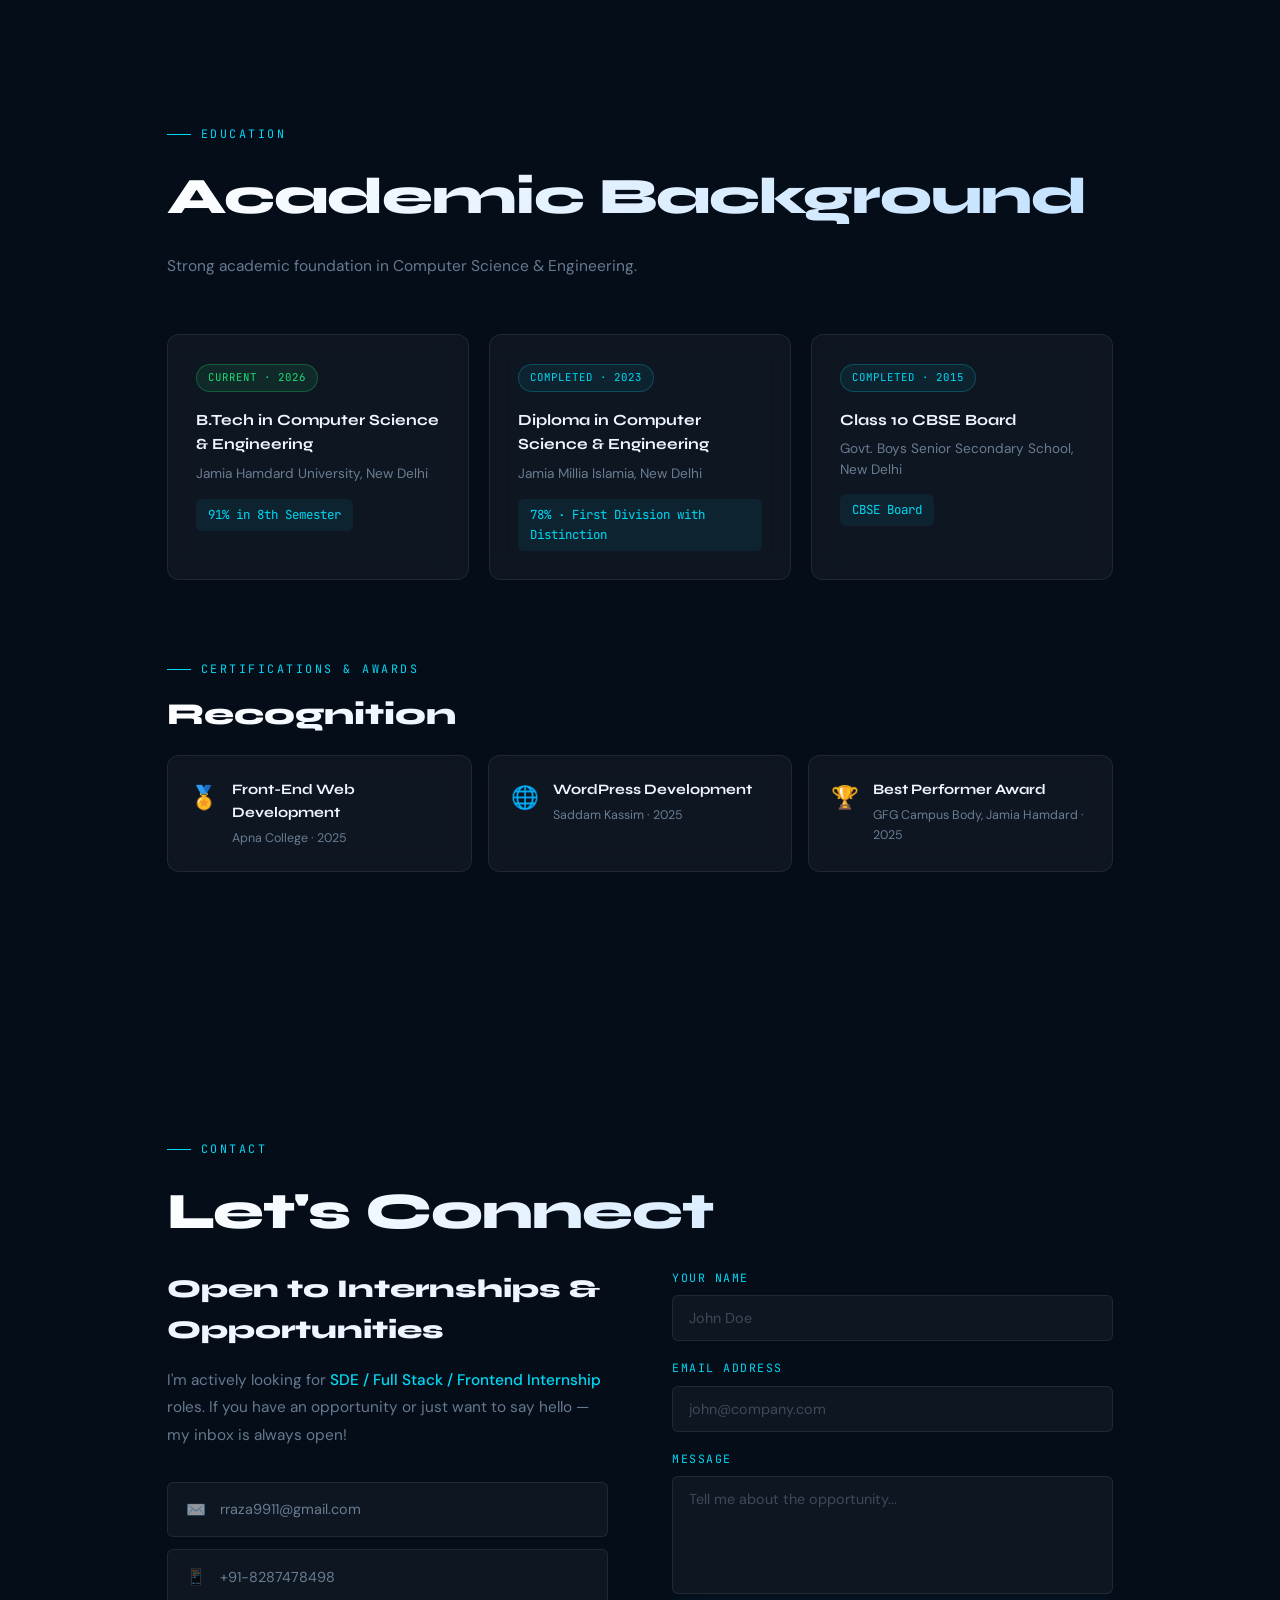
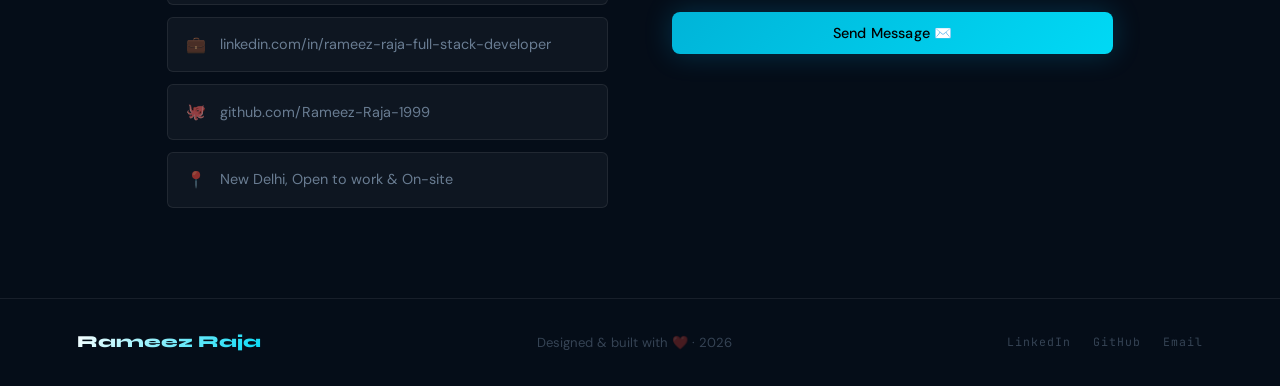
==== commit 10295cd1: "removing 7th sem percentage" ====
--- a/index.html
+++ b/index.html
@@ -387,7 +387,7 @@
         <div class="edu-badge current">CURRENT · 2026</div>
         <div class="edu-degree">B.Tech in Computer Science &amp; Engineering</div>
         <div class="edu-school">Jamia Hamdard University, New Delhi</div>
-        <div class="edu-score">79% up to 7th Semester</div>
+        <div class="edu-score">91% in 8th Semester</div>
       </div>
       <div class="edu-card">
         <div class="edu-badge completed">COMPLETED · 2023</div>
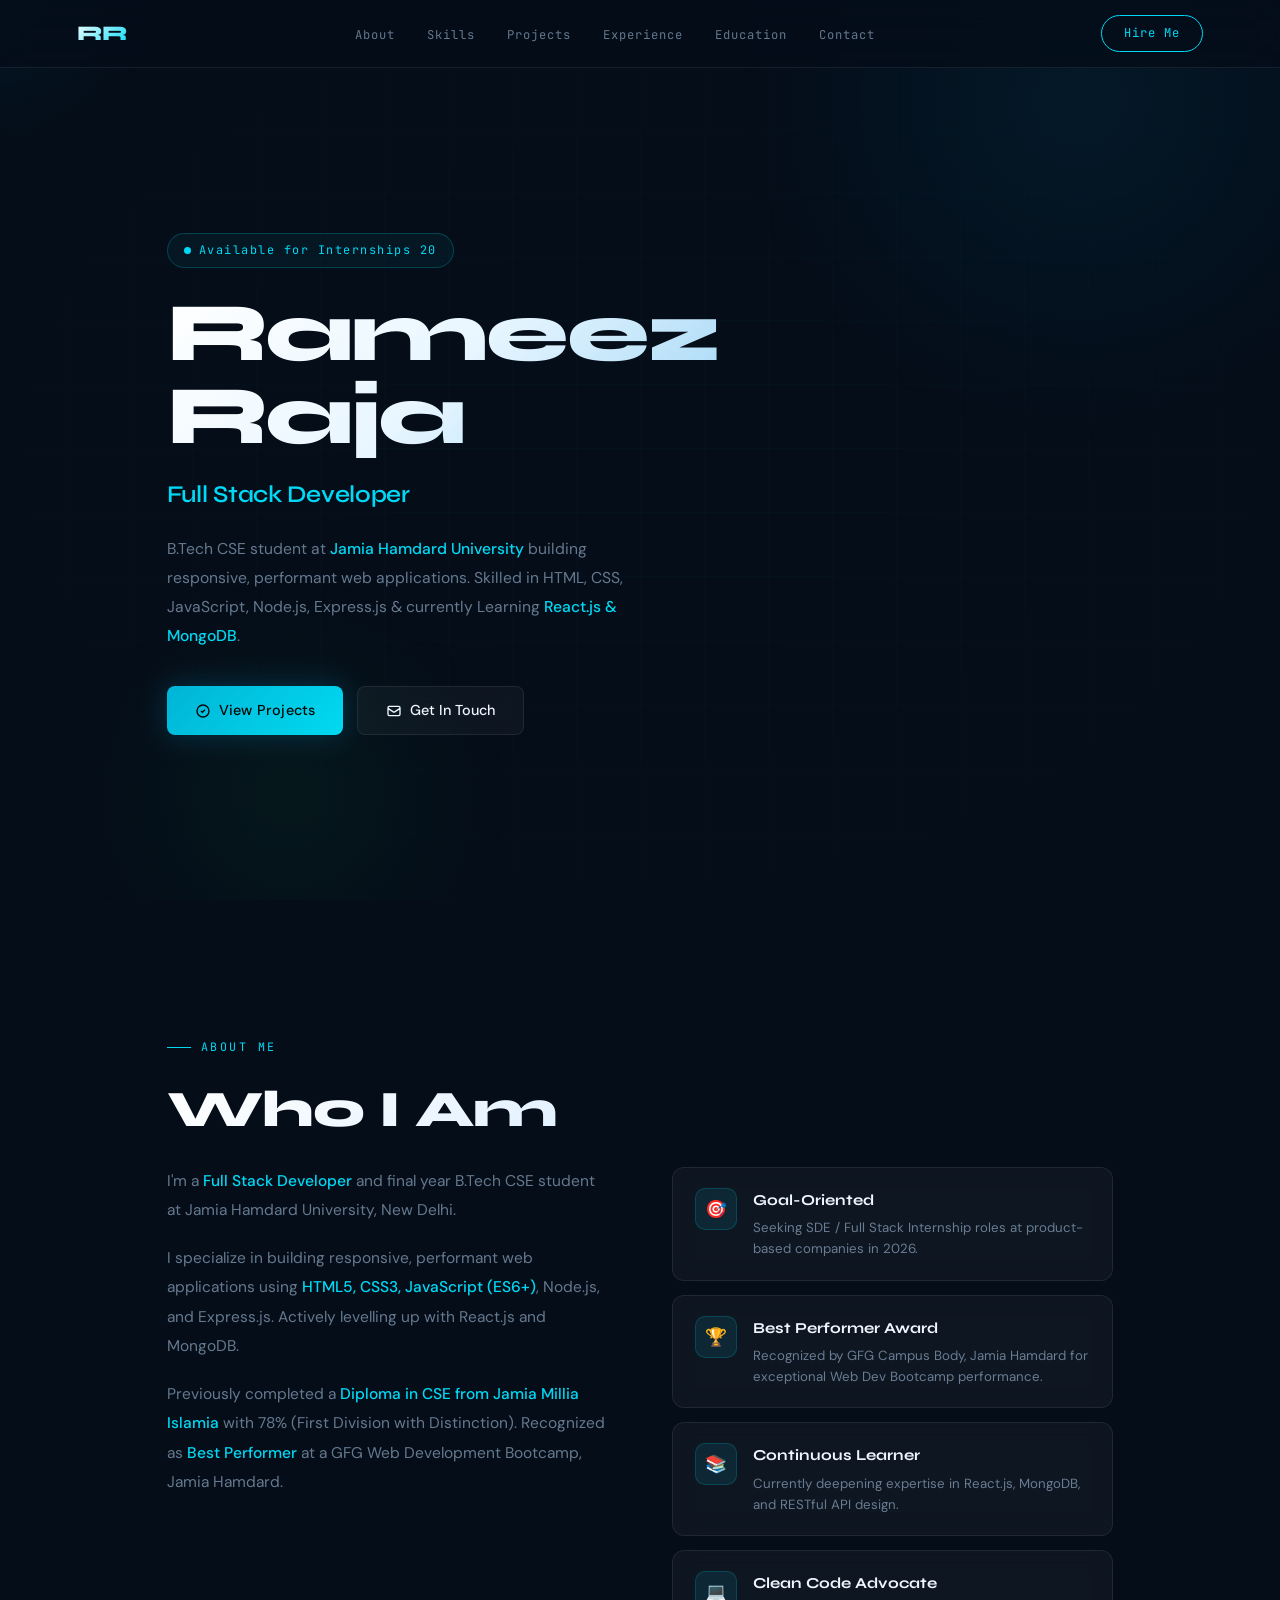
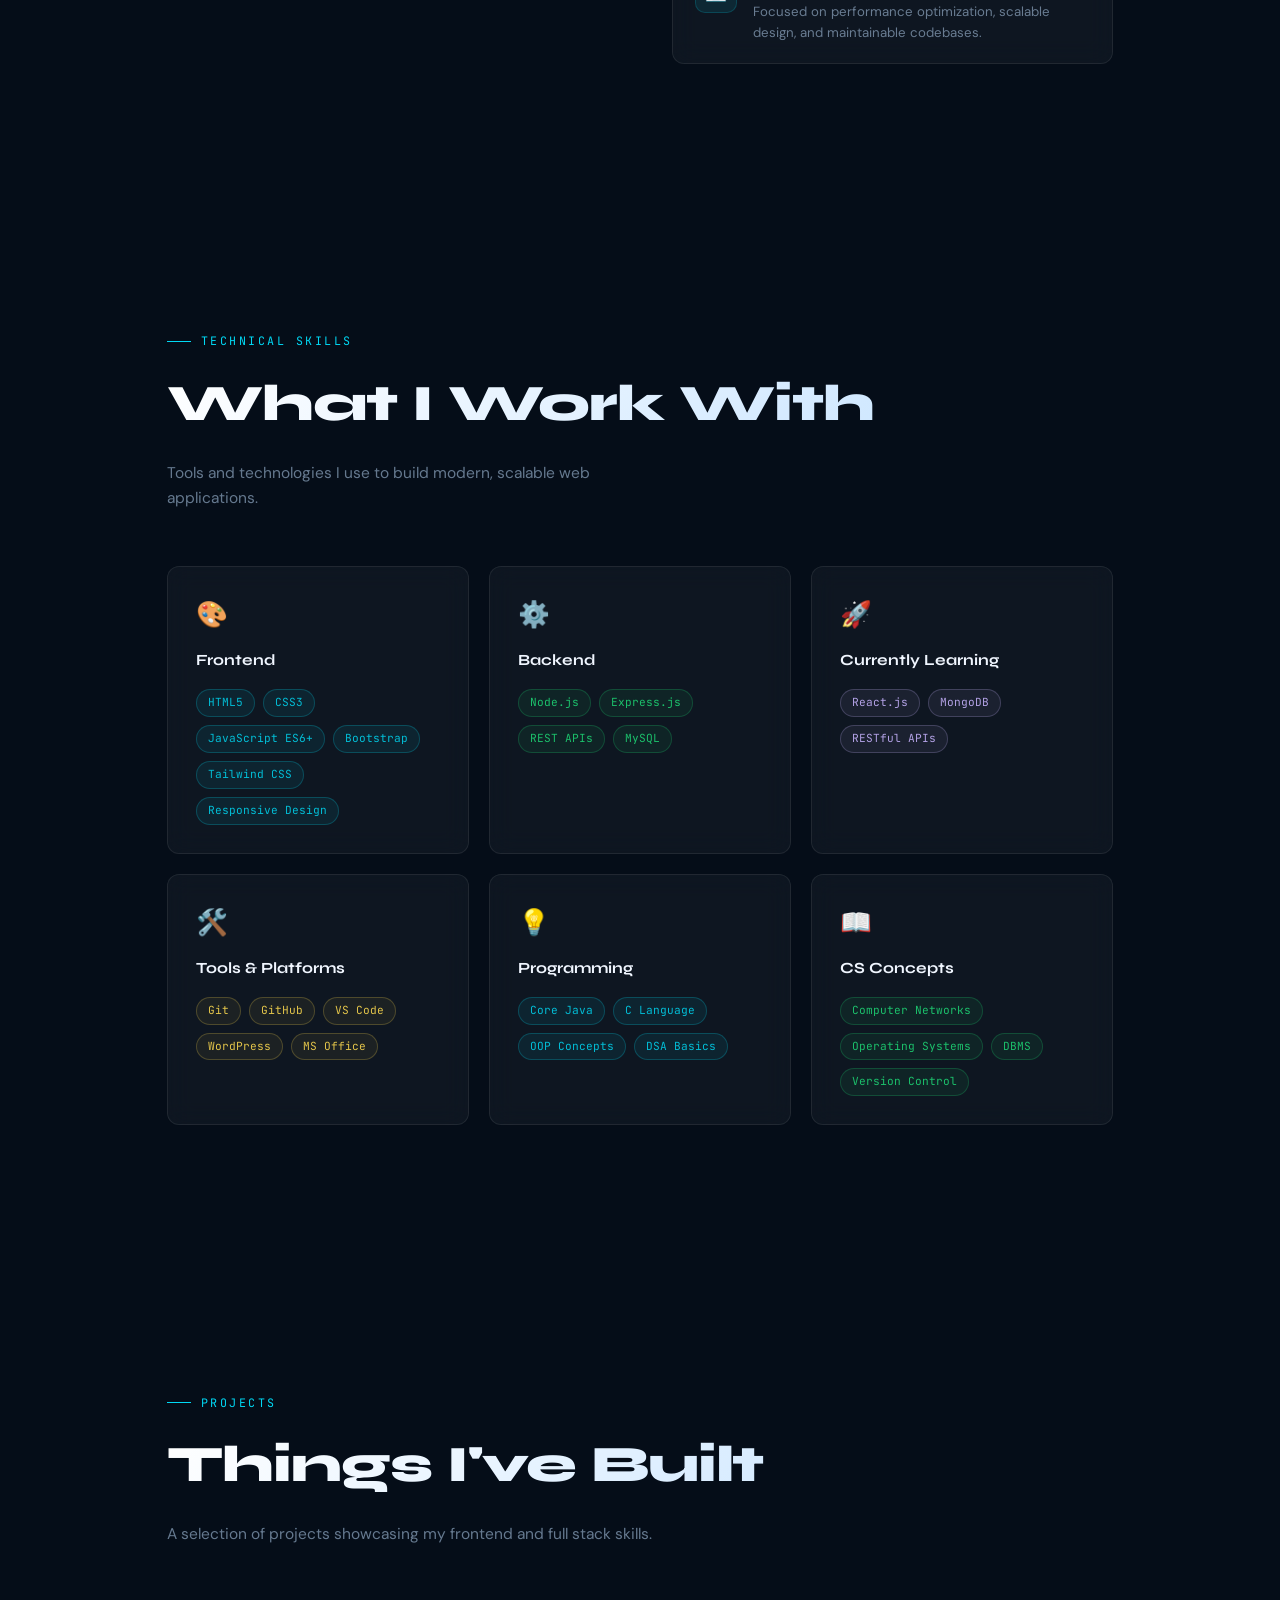
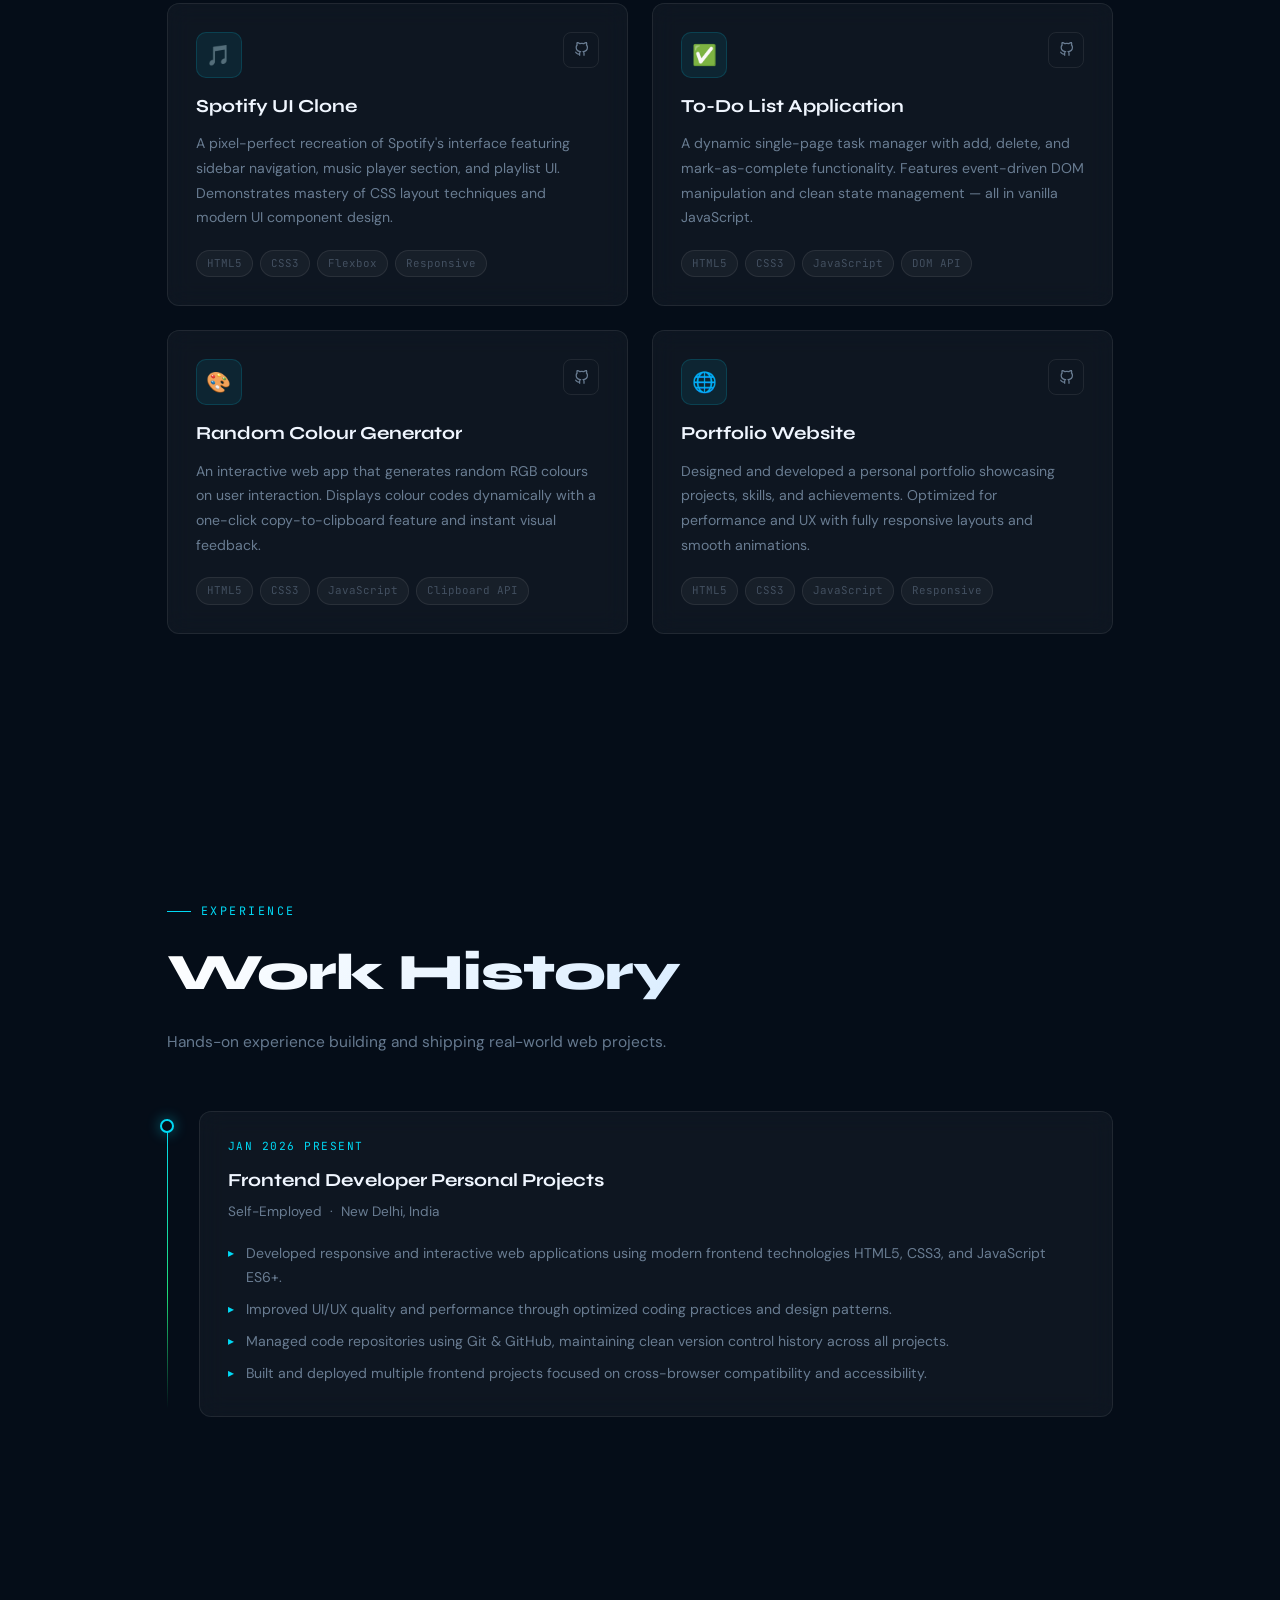
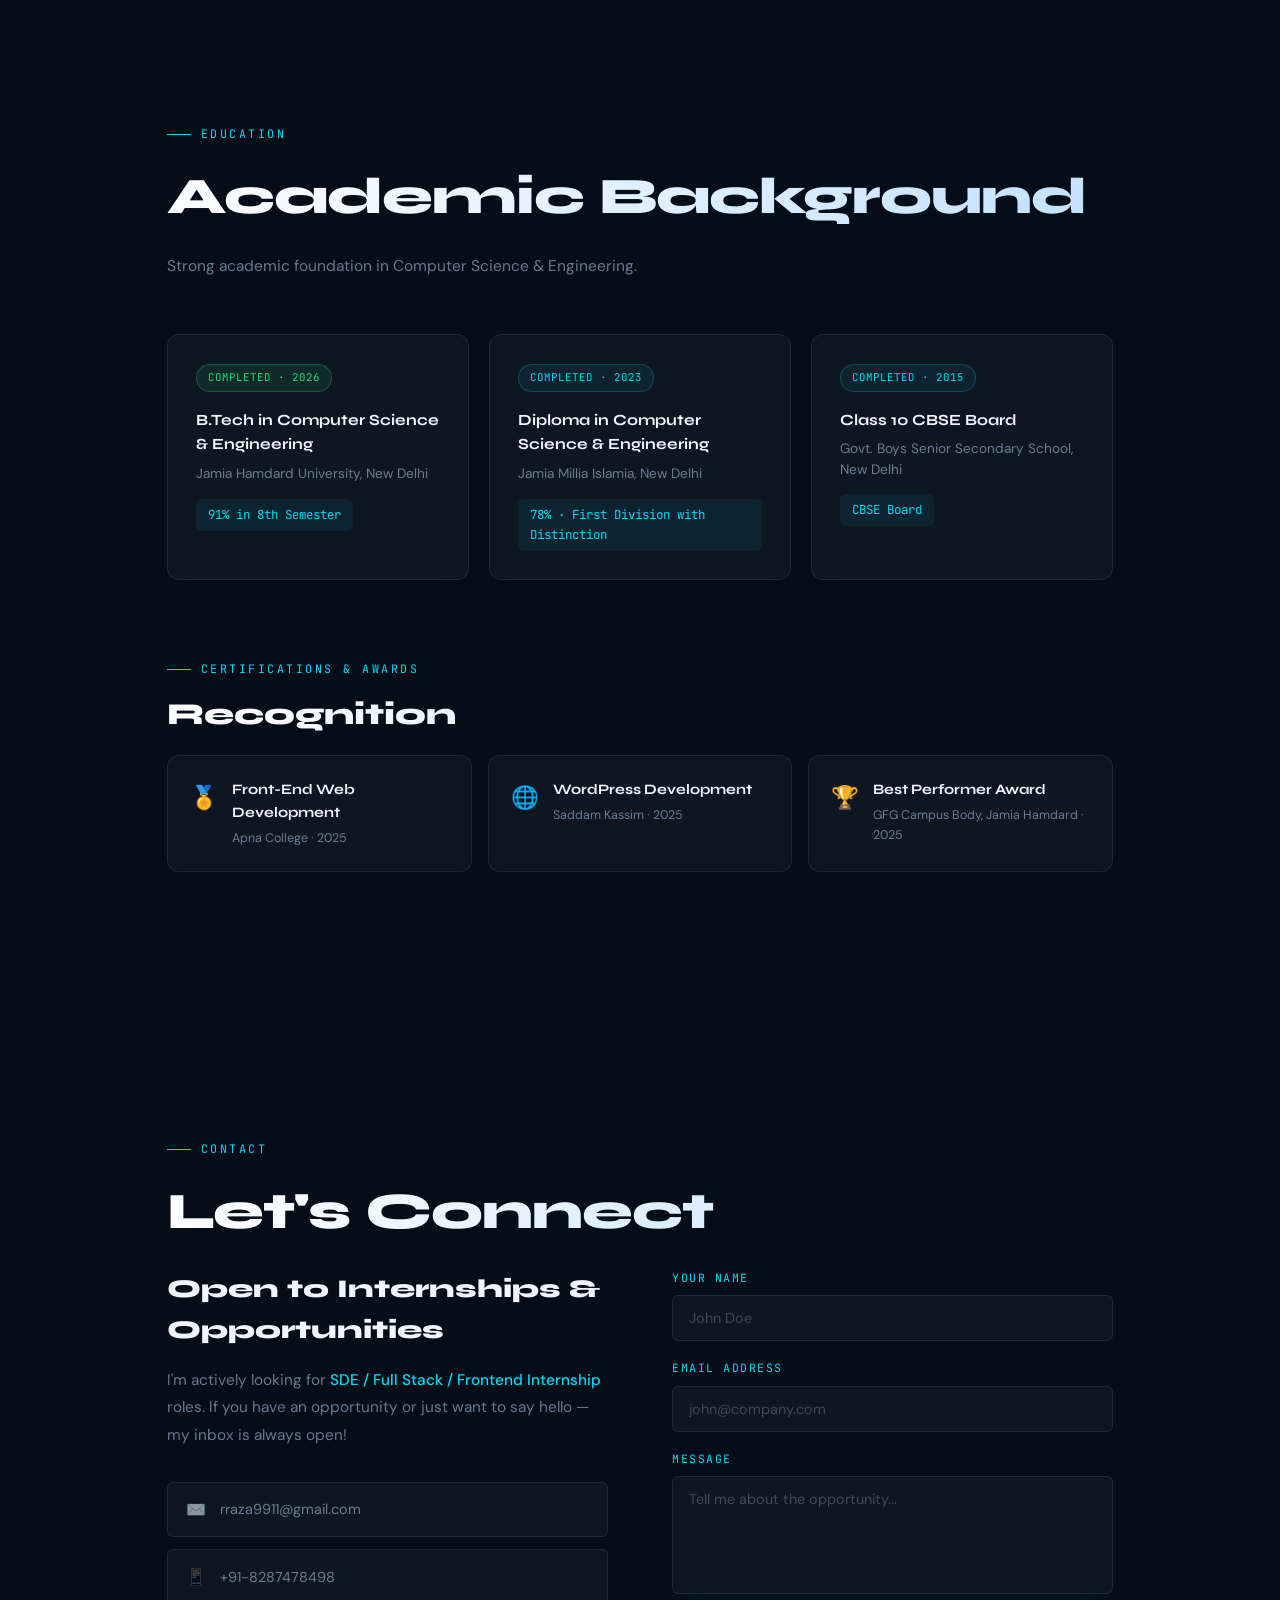
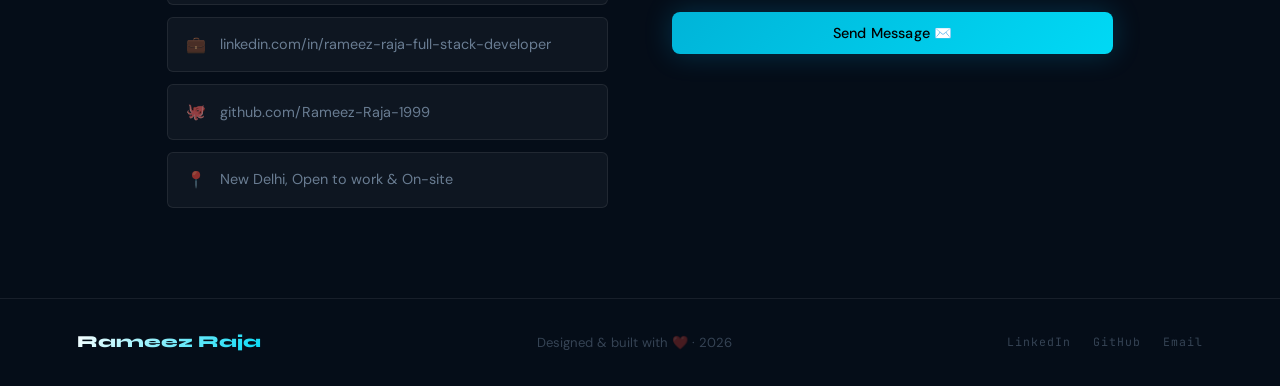
==== commit c2a99b86: "b.tech status" ====
--- a/index.html
+++ b/index.html
@@ -384,7 +384,7 @@
     </div>
     <div class="edu-grid reveal">
       <div class="edu-card">
-        <div class="edu-badge current">CURRENT · 2026</div>
+        <div class="edu-badge current">COMPLETED · 2026</div>
         <div class="edu-degree">B.Tech in Computer Science &amp; Engineering</div>
         <div class="edu-school">Jamia Hamdard University, New Delhi</div>
         <div class="edu-score">91% in 8th Semester</div>
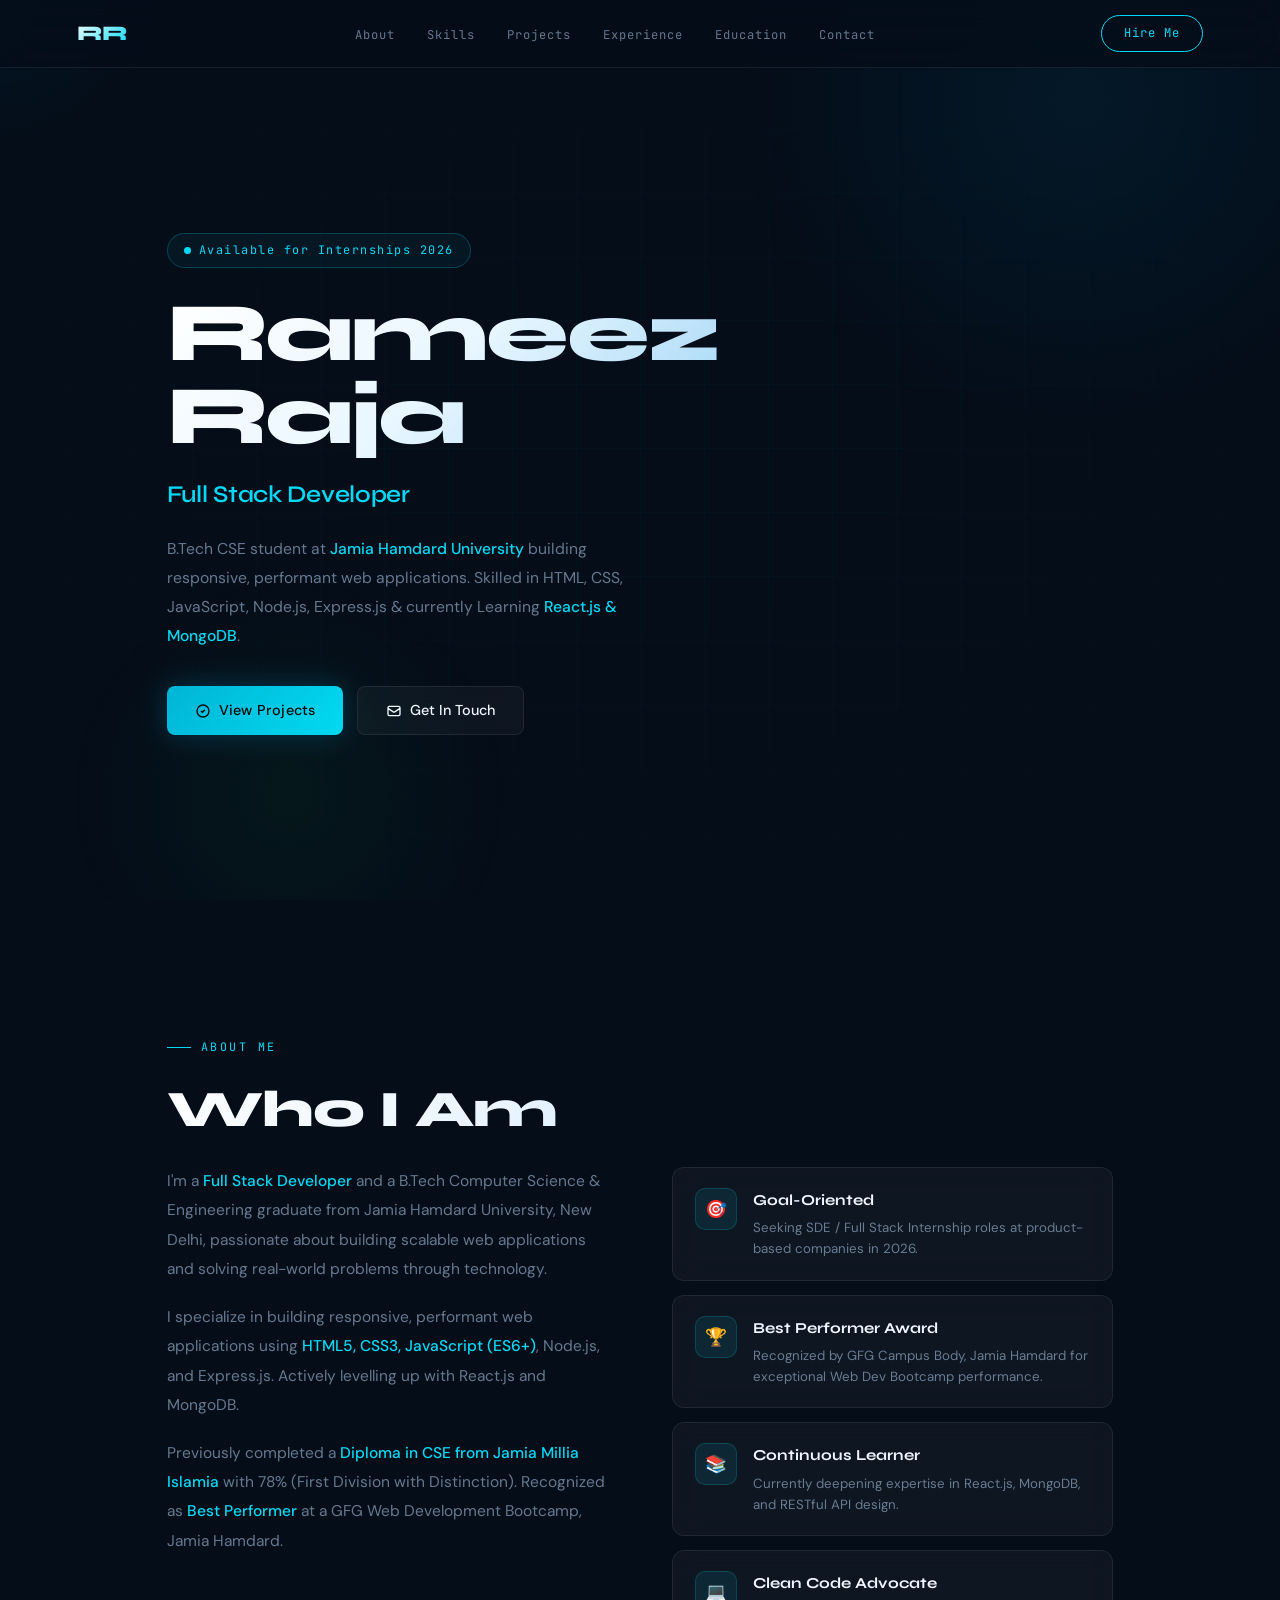
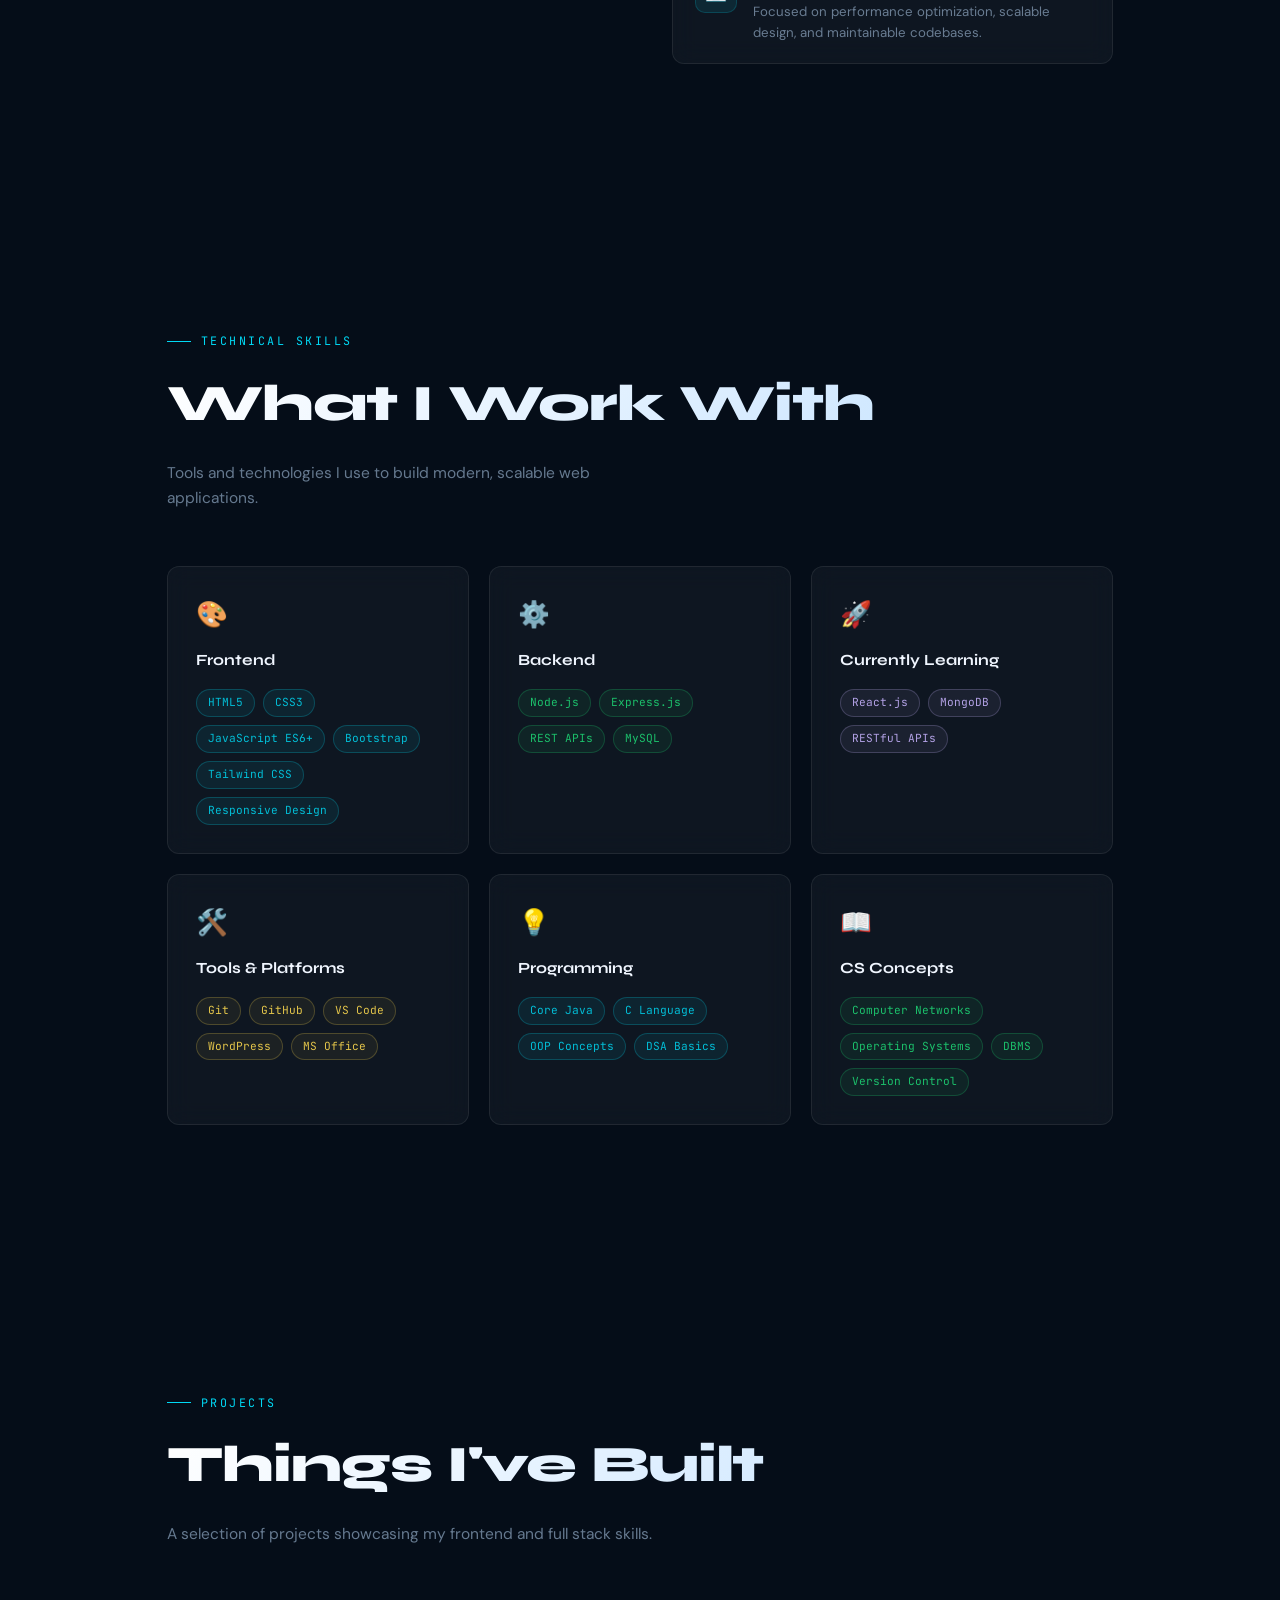
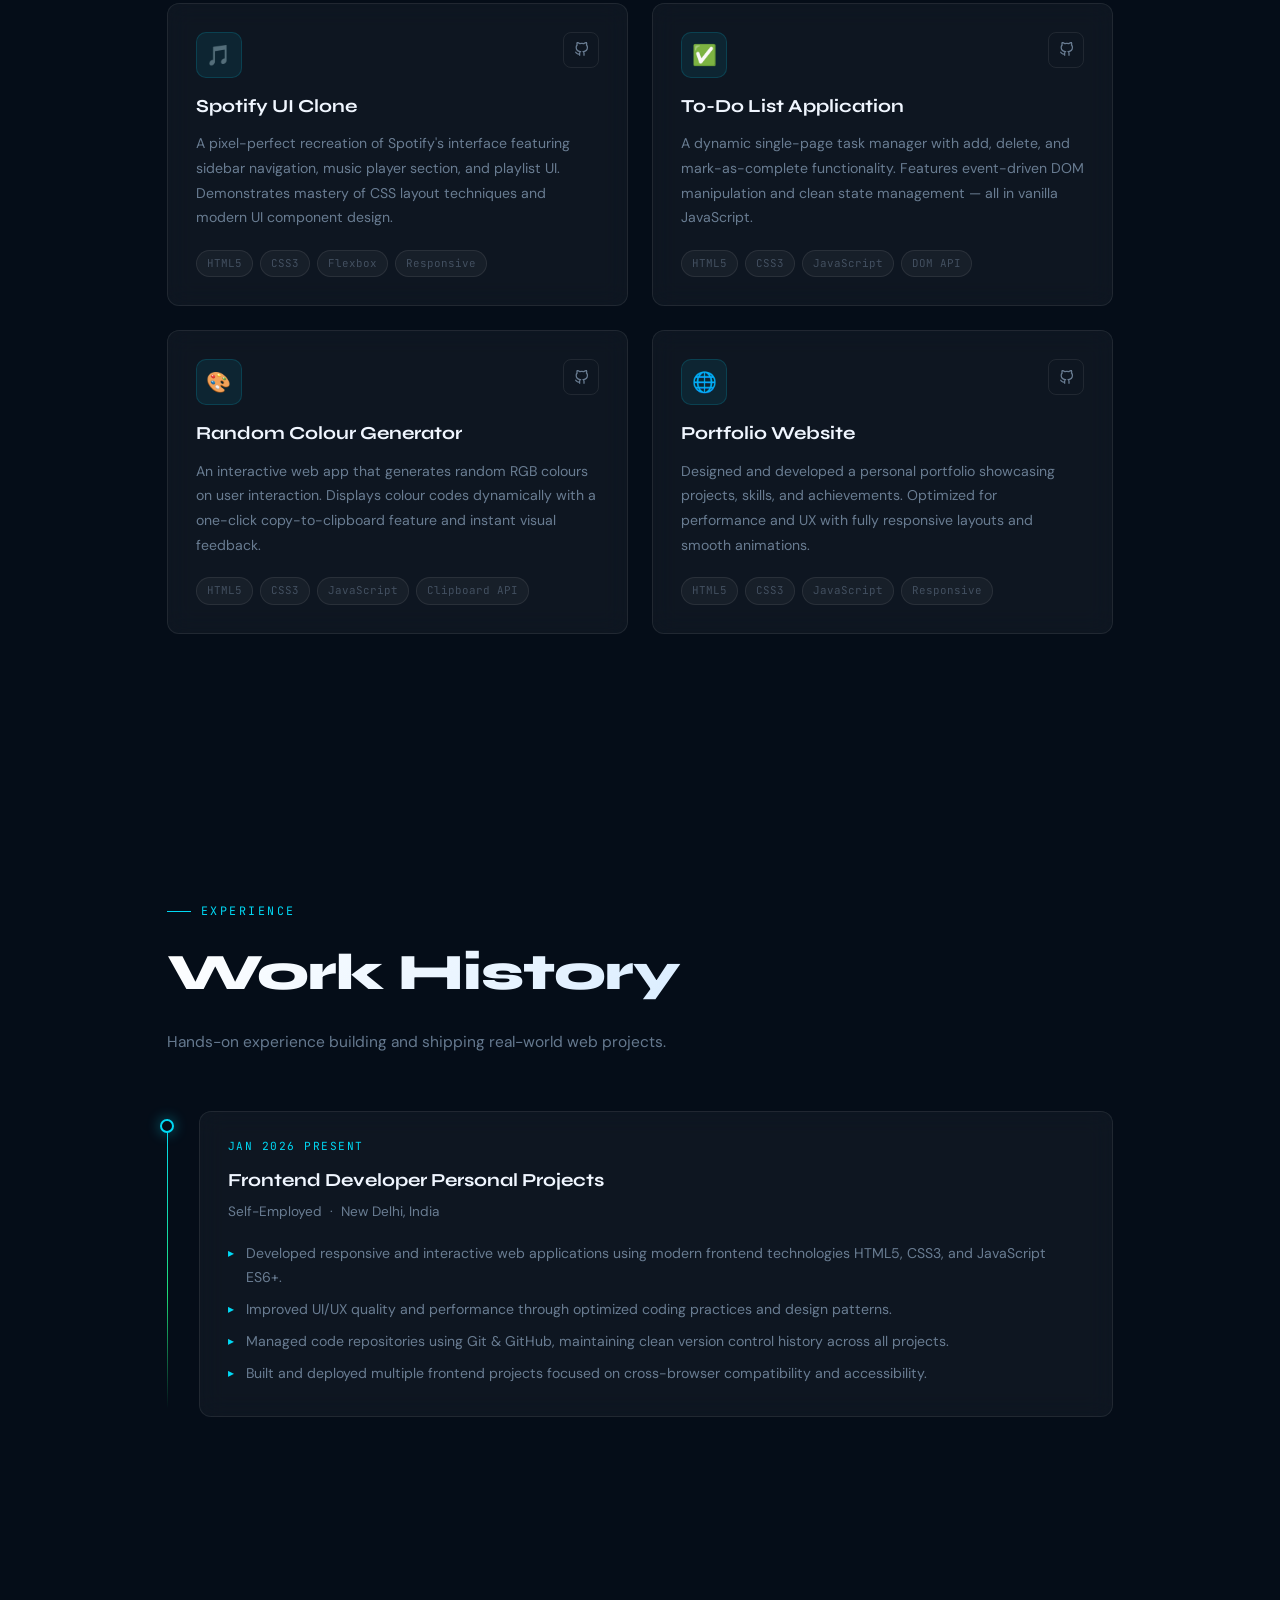
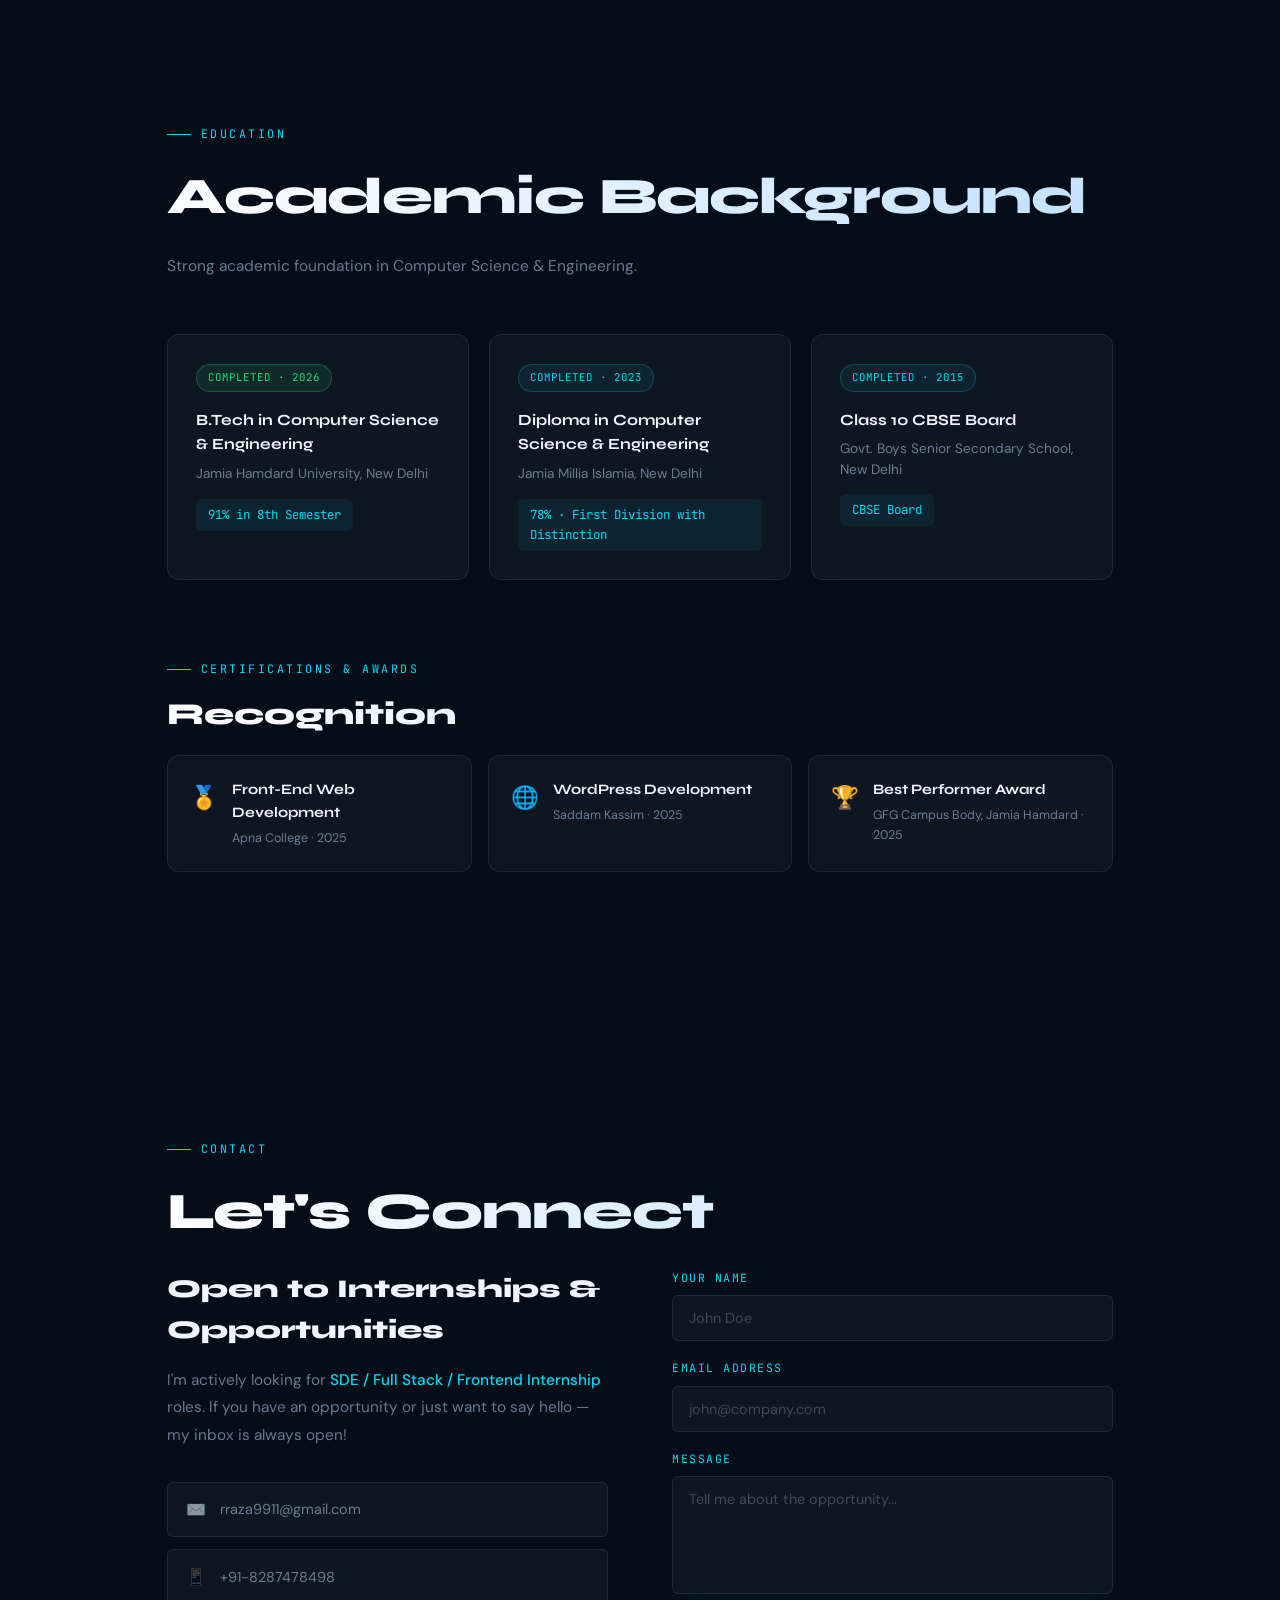
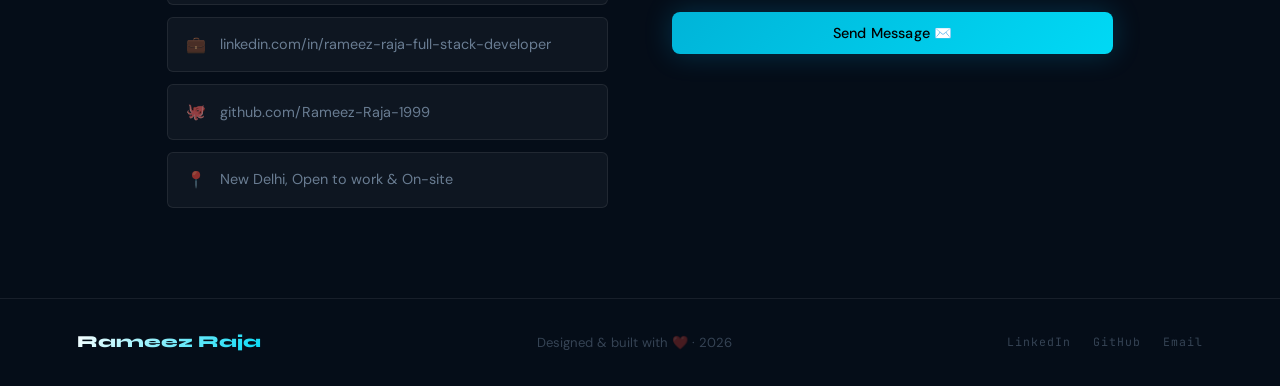
==== commit 5a993bf2: "changing some lines" ====
--- a/index.html
+++ b/index.html
@@ -128,10 +128,8 @@
     <div class="about-grid reveal">
       <div class="about-text">
         <p>
-          I'm a <span class="hl">Full Stack Developer</span> and final year B.Tech CSE
-          student at Jamia Hamdard University, New Delhi.
-          <!-- <span class="hl">79% maintaining a strong academic record of</span>. -->
-        </p>
+           I'm a <span class="hl">Full Stack Developer</span> and a B.Tech Computer Science & Engineering graduate from Jamia Hamdard University, New Delhi, 
+           passionate about building scalable web applications and solving real-world problems through technology.</p>
         <p>
           I specialize in building responsive, performant web applications using
           <span class="hl">HTML5, CSS3, JavaScript (ES6+)</span>, Node.js, and Express.js.
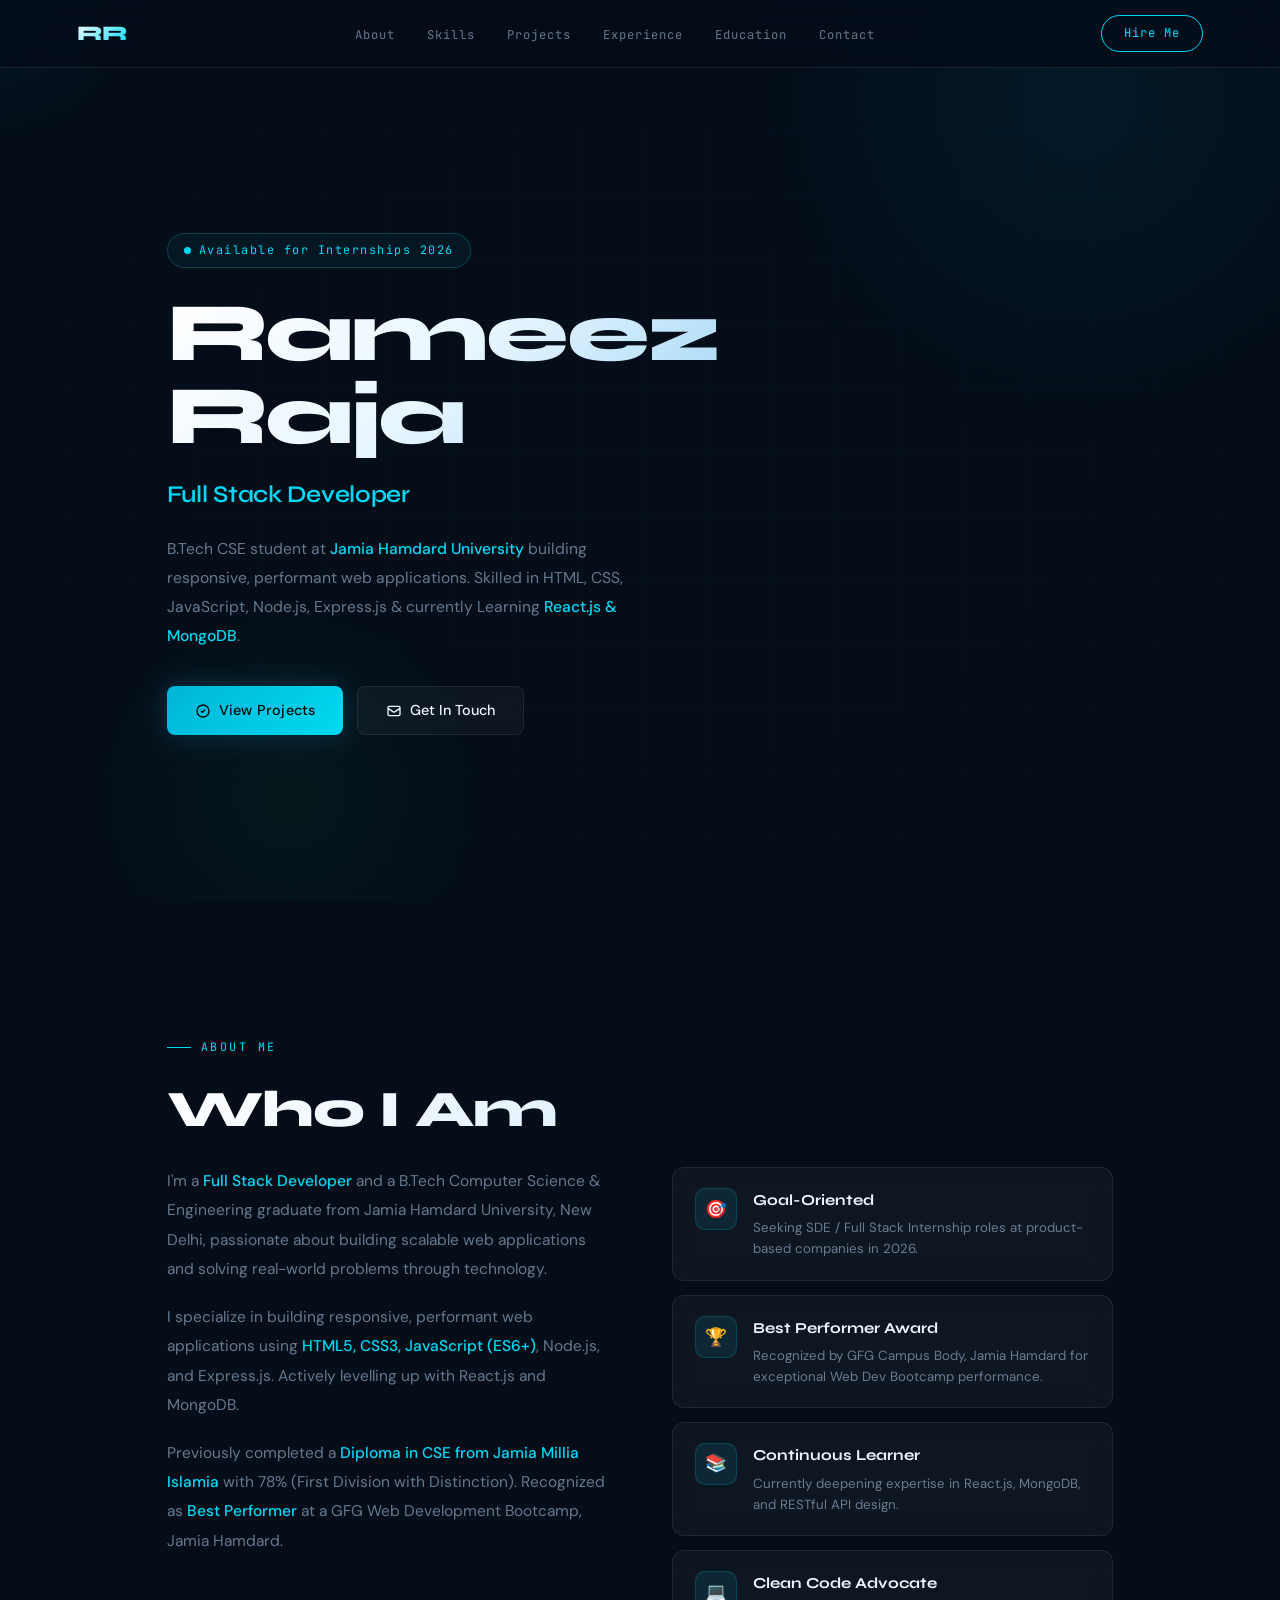
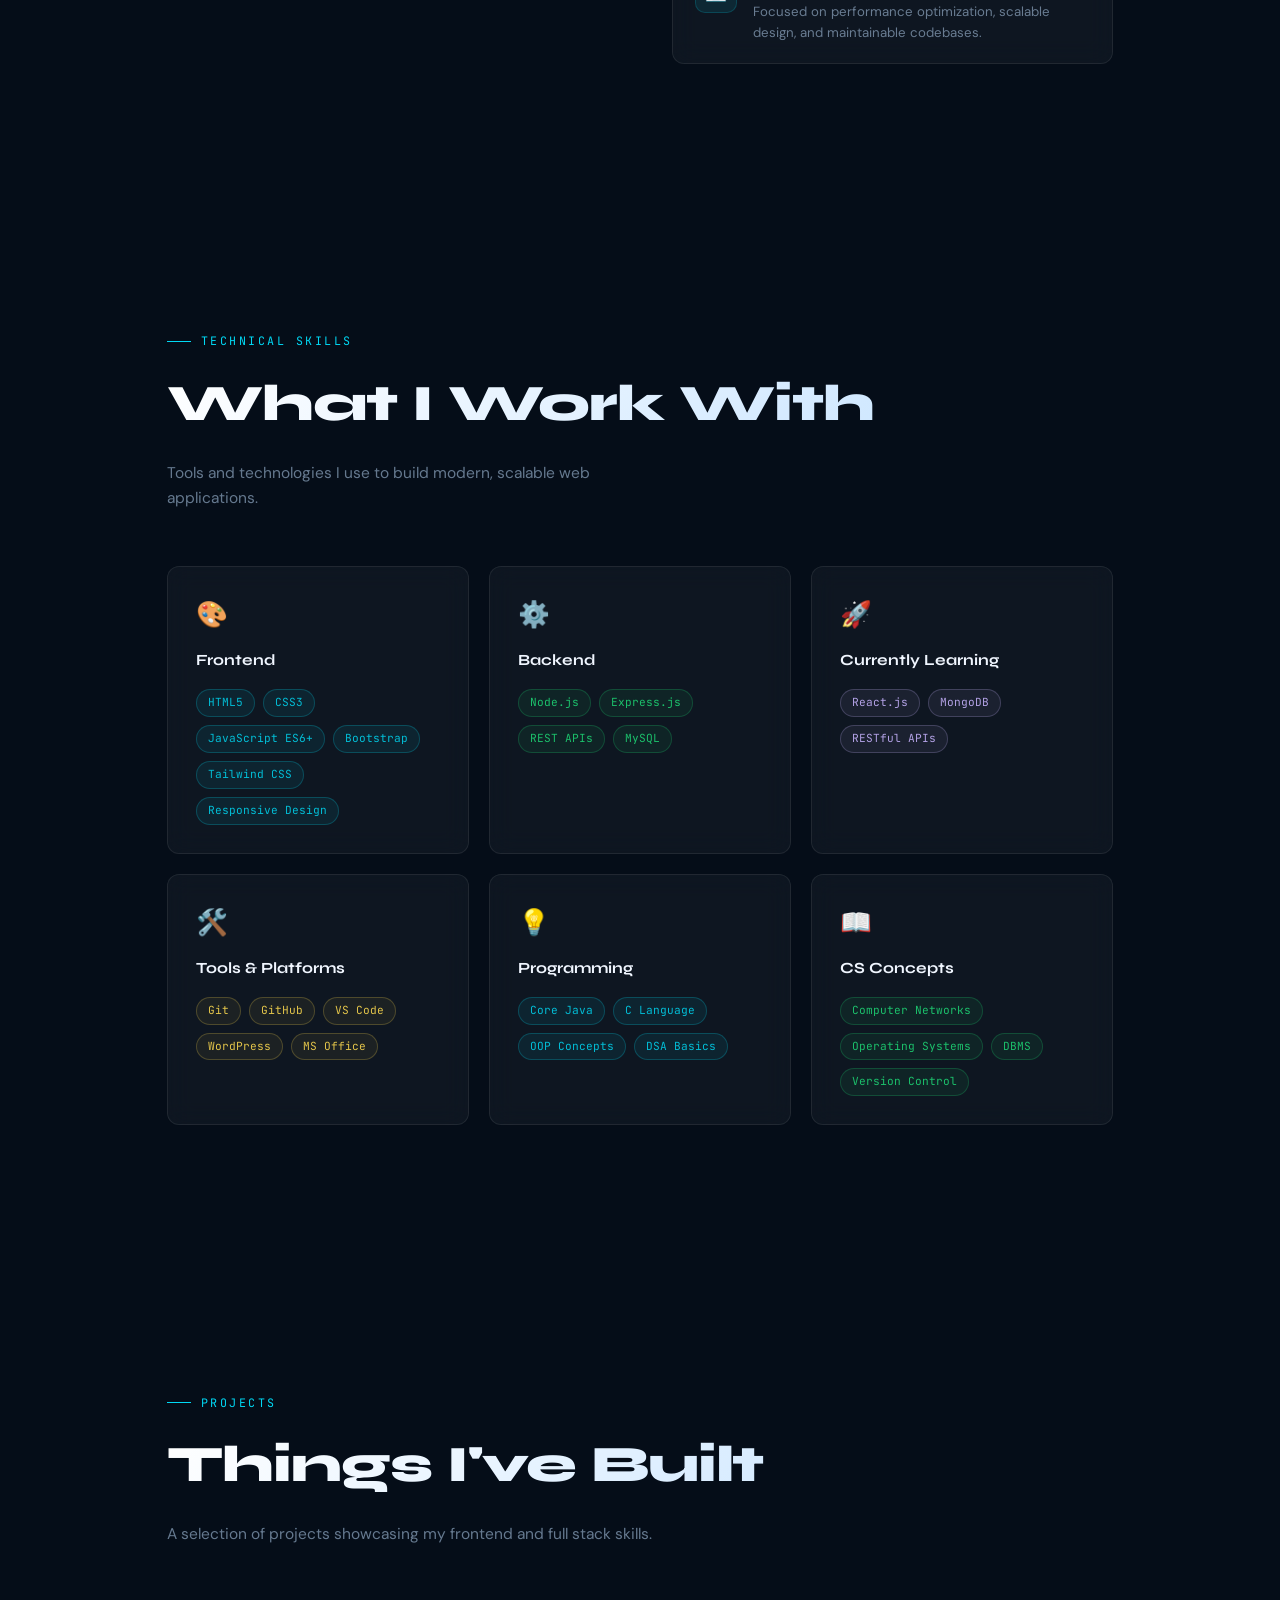
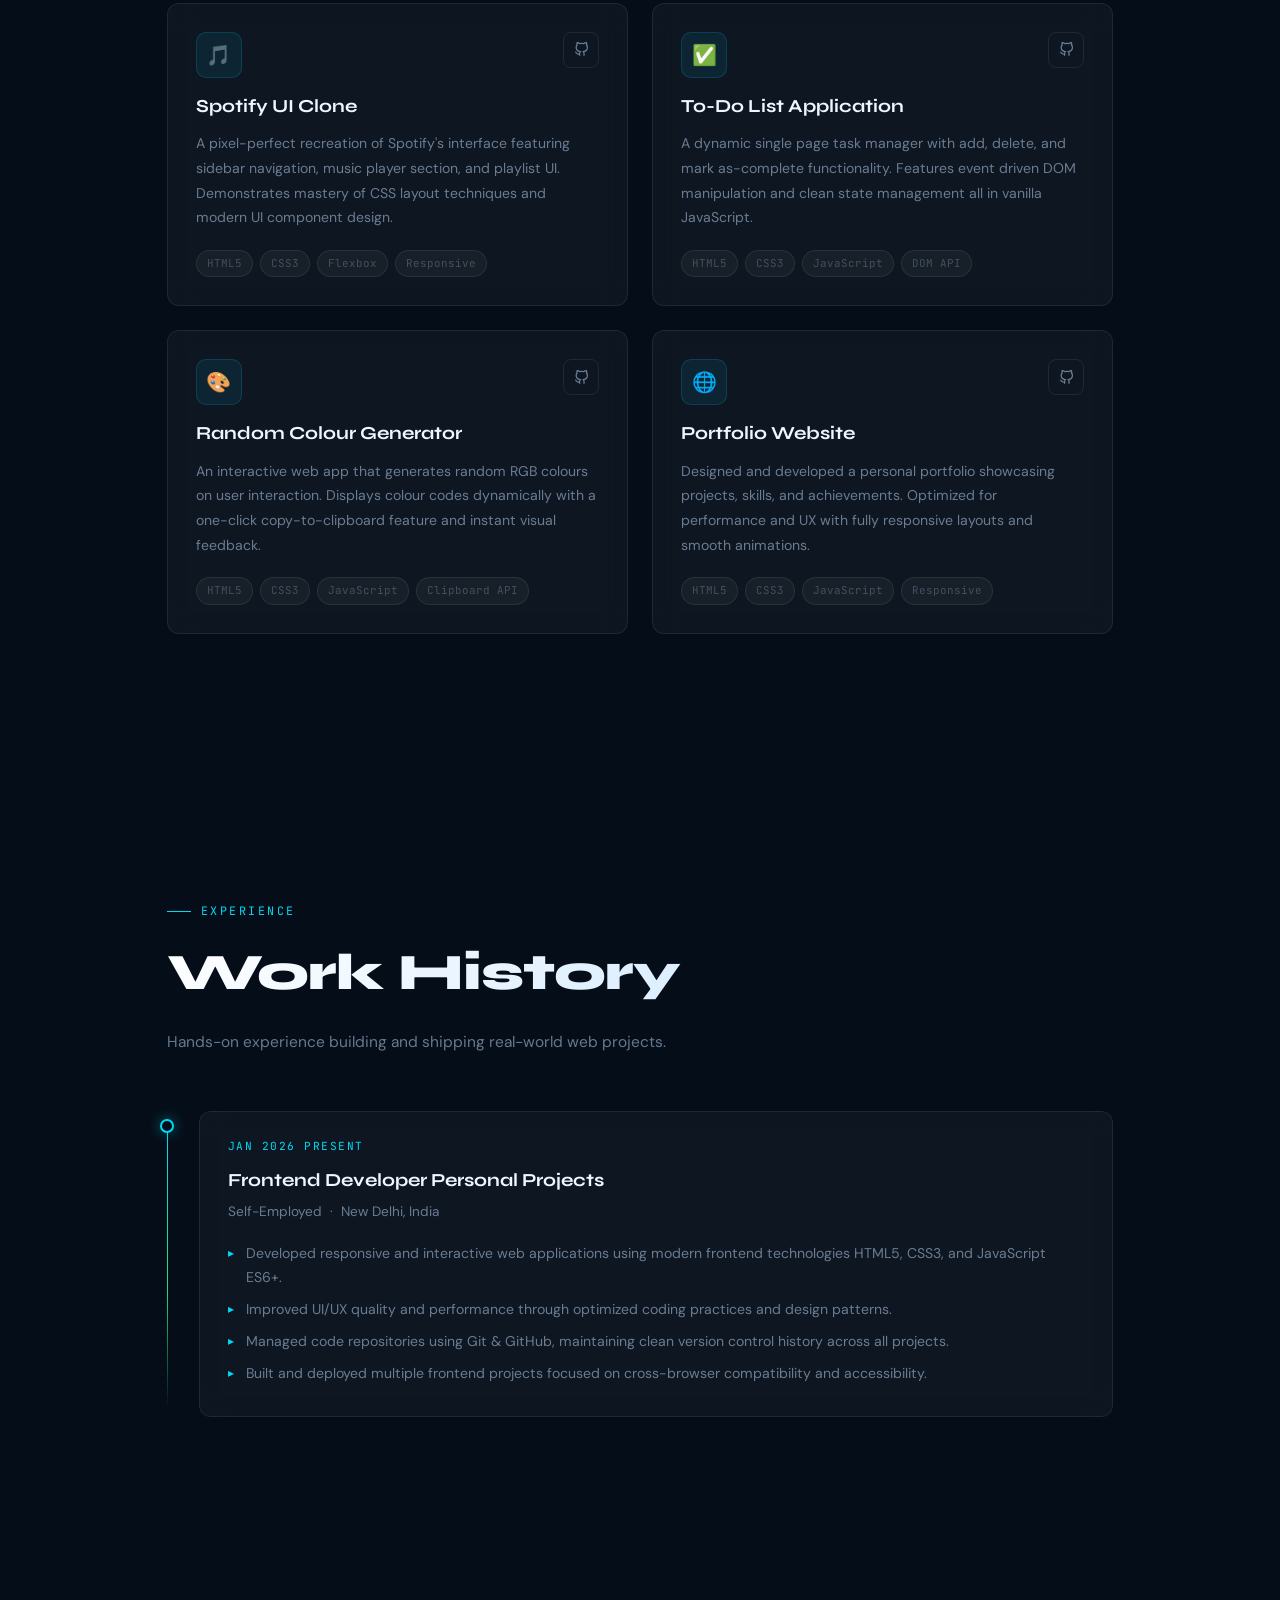
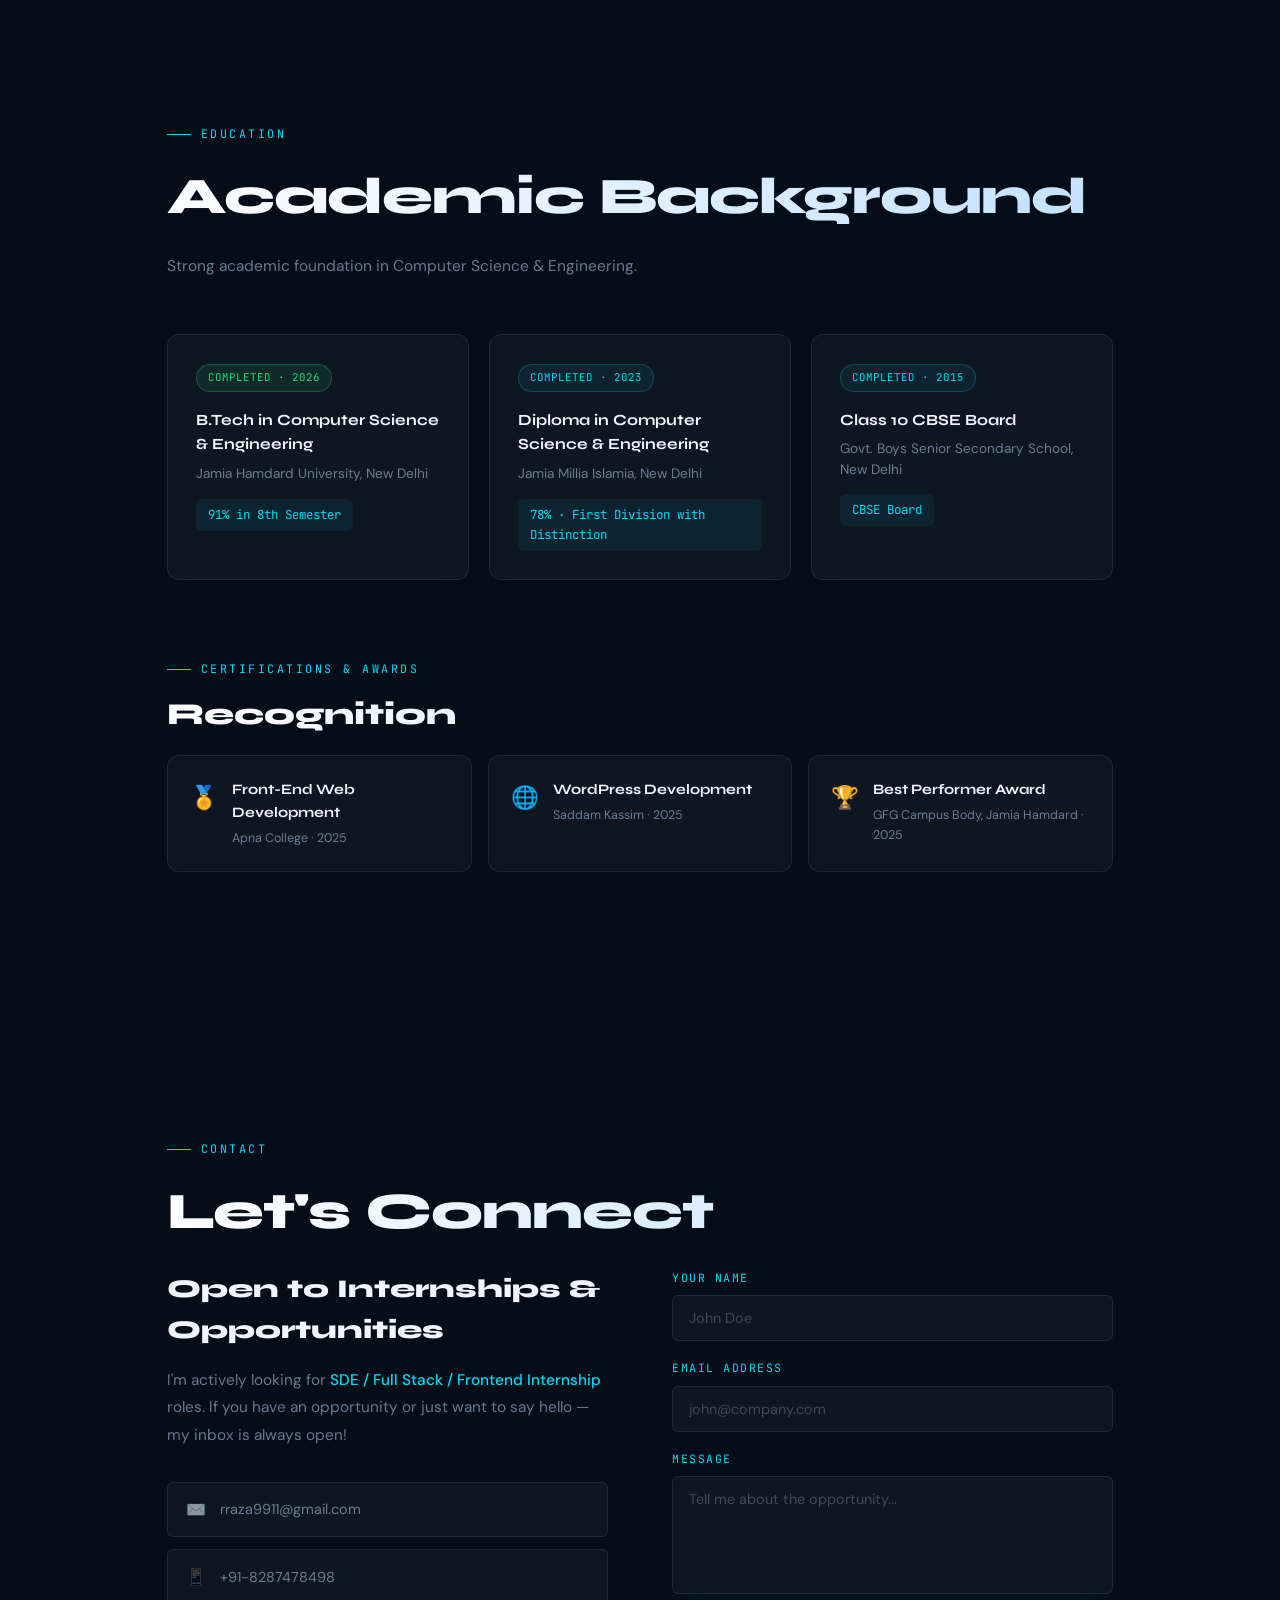
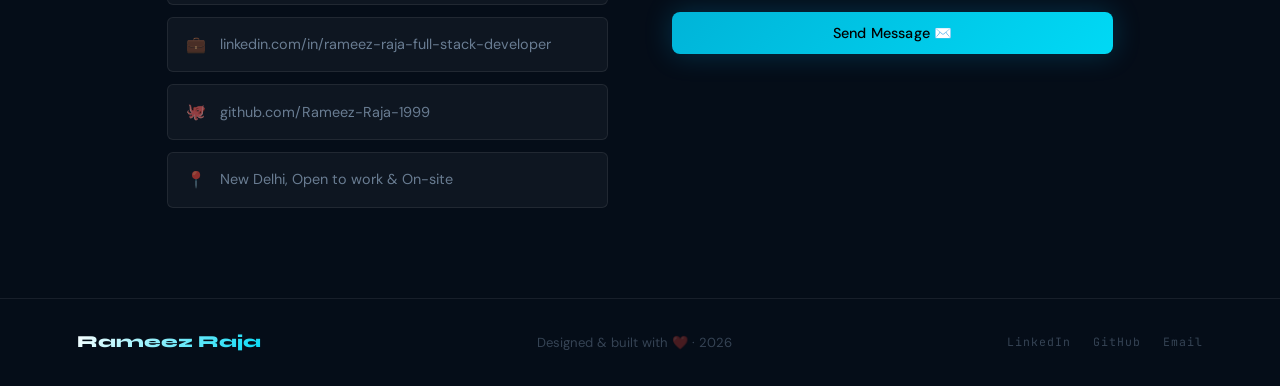
==== commit ea079d44: "hypen is removed" ====
--- a/index.html
+++ b/index.html
@@ -294,7 +294,7 @@
           </div>
         </div>
         <div class="project-title">To-Do List Application</div>
-        <div class="project-desc">A dynamic single-page task manager with add, delete, and mark-as-complete functionality. Features event-driven DOM manipulation and clean state management — all in vanilla JavaScript.</div>
+        <div class="project-desc">A dynamic single page task manager with add, delete, and mark as-complete functionality. Features event driven DOM manipulation and clean state management all in vanilla JavaScript.</div>
         <div class="project-tech">
           <span class="tech-badge">HTML5</span>
           <span class="tech-badge">CSS3</span>
